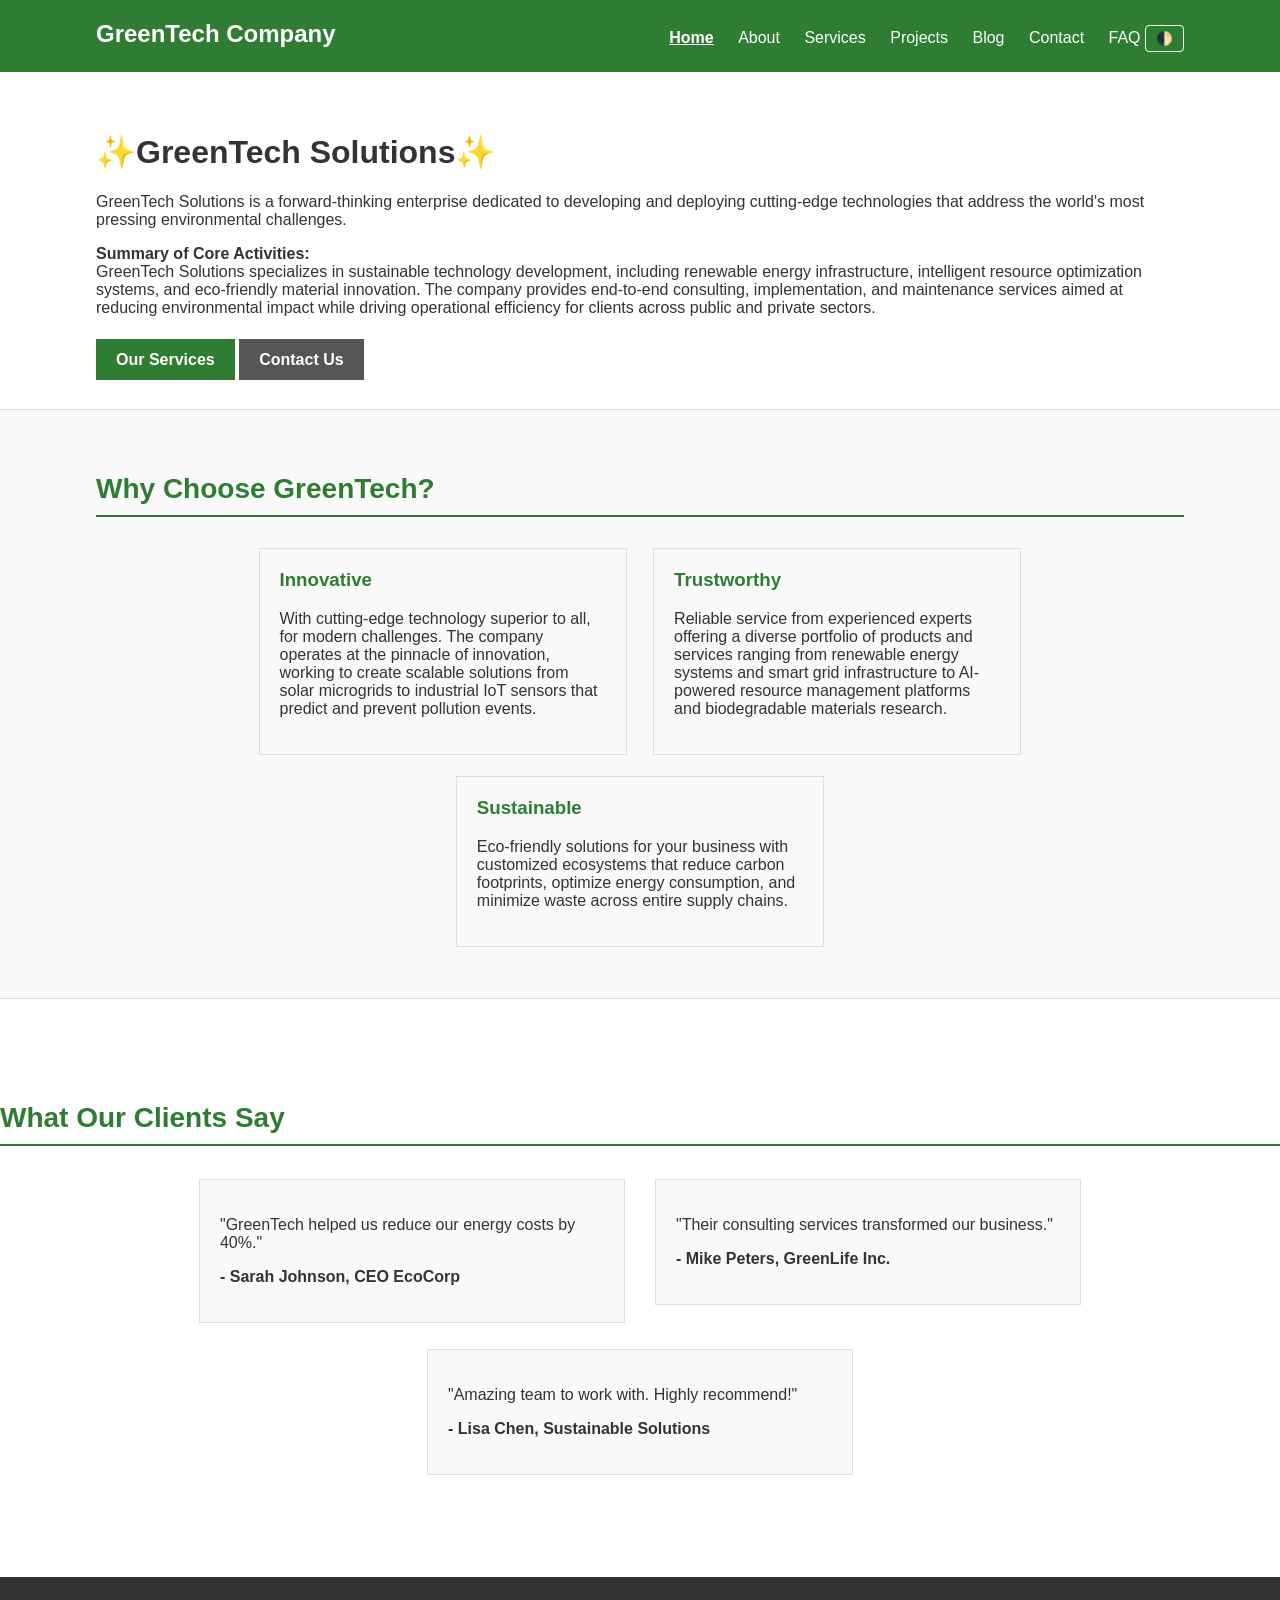
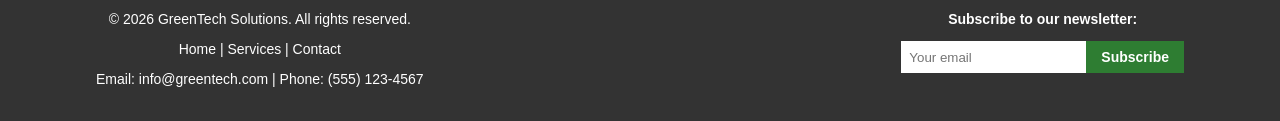
==== index.html @ ce0b0399 "Nav bar correction" ====
<!DOCTYPE html>
<html lang="en">
<head>
    <meta charset="UTF-8">
    <meta name="viewport" content="width=device-width, initial-scale=1.0">
    <title>GreenTech Solutions - Home</title>
    <link rel="stylesheet" href="style.css">
</head>
<body>
   
    <div class="header">
        <div class="container">
            <div class="logo">GreenTech Company</div>
            <div class="nav">
                <a href="index.html">Home</a>
                <a href="about.html">About</a>
                <a href="services.html">Services</a>
                <a href="projects.html">Projects</a>
                <a href="blog.html">Blog</a>
                <a href="contact.html">Contact</a>
                <a href="FAQ.html">FAQ</a>
                <button id="themeToggle" style="background: none; border: 1px solid #fff; color: #fff; padding: 5px 10px; cursor: pointer; border-radius: 4px;">🌓</button>
            </div>
             <div style="clear: both;"></div>
        </div>
    </div>

    <div class="main-section">
        <div class="container">
            <h1>✨GreenTech Solutions✨</h1>
            <p>GreenTech Solutions is a forward-thinking enterprise dedicated to developing and deploying cutting-edge technologies that address the world's most pressing environmental challenges.</p>
            
            <p><strong>Summary of Core Activities:</strong><br>
            GreenTech Solutions specializes in sustainable technology development, including renewable energy infrastructure, intelligent resource optimization systems, and eco-friendly material innovation. The company provides end-to-end consulting, implementation, and maintenance services aimed at reducing environmental impact while driving operational efficiency for clients across public and private sectors.</p>
            <br>
            <a href="services.html" class="submit-btn" style="text-decoration: none;">Our Services</a>
            <a href="contact.html" class="submit-btn" style="background-color: #555; text-decoration: none;">Contact Us</a>
        </div>
    </div>

    <div class="main-section" style="background-color: #f9f9f9; border-top: 1px solid #ddd; border-bottom: 1px solid #ddd;">
        <div class="container">
            <h2>Why Choose GreenTech?</h2>
            <div class="box-container">
                
                <div class="box">
                    <h3>Innovative</h3>
                    <p>With cutting-edge technology superior to all, for modern challenges. The company operates at the pinnacle of innovation, working to create scalable solutions from solar microgrids to industrial IoT sensors that predict and prevent pollution events.</p>
                </div>

                <div class="box">
                    <h3>Trustworthy</h3>
                    <p>Reliable service from experienced experts offering a diverse portfolio of products and services ranging from renewable energy systems and smart grid infrastructure to AI-powered resource management platforms and biodegradable materials research.</p>
                </div>
                
                <div class="box">
                    <h3>Sustainable</h3>
                    <p>Eco-friendly solutions for your business with customized ecosystems that reduce carbon footprints, optimize energy consumption, and minimize waste across entire supply chains.</p>
                </div>

            </div>
        </div>
    </div>
    <div class="main-section" style="margin-top: 40px;">
    <h2>What Our Clients Say</h2>
    <div class="box-container">
        <div class="box">
            <p>"GreenTech helped us reduce our energy costs by 40%."</p>
            <p><strong>- Sarah Johnson, CEO EcoCorp</strong></p>
        </div>
        <div class="box">
            <p>"Their consulting services transformed our business."</p>
            <p><strong>- Mike Peters, GreenLife Inc.</strong></p>
        </div>
        <div class="box">
            <p>"Amazing team to work with. Highly recommend!"</p>
            <p><strong>- Lisa Chen, Sustainable Solutions</strong></p>
        </div>
    </div>
</div>

    <div class="footer">
    <div class="container">
        <div style="display: flex; flex-wrap: wrap; justify-content: space-between;">
            <div>
                <p>© 2026 GreenTech Solutions. All rights reserved.</p>
                <p>
                    <a href="index.html" style="color: #fff; text-decoration: none;">Home</a> | 
                    <a href="services.html" style="color: #fff; text-decoration: none;">Services</a> | 
                    <a href="contact.html" style="color: #fff; text-decoration: none;">Contact</a>
                </p>
                <p>Email: info@greentech.com | Phone: (555) 123-4567</p>
            </div>
            <div>
                <form id="newsletterForm">
                    <p><strong>Subscribe to our newsletter:</strong></p>
                    <div style="display: flex;">
                        <input type="email" placeholder="Your email" style="padding: 8px; border: none;" required>
                        <button type="submit" class="submit-btn" style="padding: 8px 15px; font-size: 14px;">Subscribe</button>
                    </div>
                    <div id="newsletterMessage" style="margin-top: 10px;"></div>
                </form>
            </div>
        </div>
    </div>
</div>
    </div> <script src="script.js"></script>

</body>
</html>
---- style.css ----
body {
    font-family: Arial, sans-serif;
    background-color: #ffffff;
    color: #333333;
    margin: 0;
    padding: 0;
}

.container {
    width: 85%;
    margin: 0 auto;
}

.header {
    background-color: #2e7d32; /* Green Tech Main Color */
    color: #ffffff;
    padding: 20px 0;
}

.logo {
    font-size: 24px;
    font-weight: bold;
    display: inline-block;
}

.nav {
    float: right;
    margin-top: 5px;
}

.nav a {
    color: #ffffff;
    text-decoration: none;
    margin-left: 20px;
    font-size: 16px;
}

.hero {
    background-color: #f4f4f4;
    text-align: center;
    padding: 60px 20px;
    margin-bottom: 30px;
}

.hero h1 {
    font-size: 32px;
    color: #2e7d32;
    margin-bottom: 10px;
}

.hero p {
    font-size: 18px;
    color: #666666;
}

.main-section {
    padding: 40px 0;
}

.main-section h2 {
    color: #2e7d32;
    font-size: 28px;
    border-bottom: 2px solid #2e7d32;
    padding-bottom: 10px;
    margin-bottom: 20px;
}

.box-container {
    text-align: center;
    margin-top: 20px;
}

.box {
    display: inline-block;
    width: 30%;
    background-color: #f9f9f9;
    border: 1px solid #dddddd;
    padding: 20px;
    margin: 1%;
    vertical-align: top;
    text-align: left;
}

.box h3 {
    color: #2e7d32;
    margin-top: 0;
}

.box img {
    width: 100%;
    height: 150px;
}

.form-section {
    background-color: #f4f4f4;
    padding: 30px;
    margin-top: 40px;
}

.form-group {
    margin-bottom: 15px;
}

.form-group label {
    display: block;
    margin-bottom: 5px;
    font-weight: bold;
}

.form-input {
    width: 100%;
    padding: 10px;
    border: 1px solid #ccc;
}

.submit-btn {
    background-color: #2e7d32;
    color: white;
    padding: 12px 20px;
    border: none;
    font-size: 16px;
    font-weight: bold;
    cursor: pointer;
}

.footer {
    background-color: #333333;
    color: #ffffff;
    text-align: center;
    padding: 20px 0;
    margin-top: 50px;
    font-size: 14px;
}
.dark-mode {
    background-color: #1a1a1a;
    color: #ffffff;
}

.dark-mode .box {
    background-color: #2d2d2d;
    border-color: #444;
}

.dark-mode .hero {
    background-color: #333;
}

.dark-mode .form-section {
    background-color: #333;
}

.dark-mode .form-input {
    background-color: #444;
    color: #fff;
    border-color: #555;
}
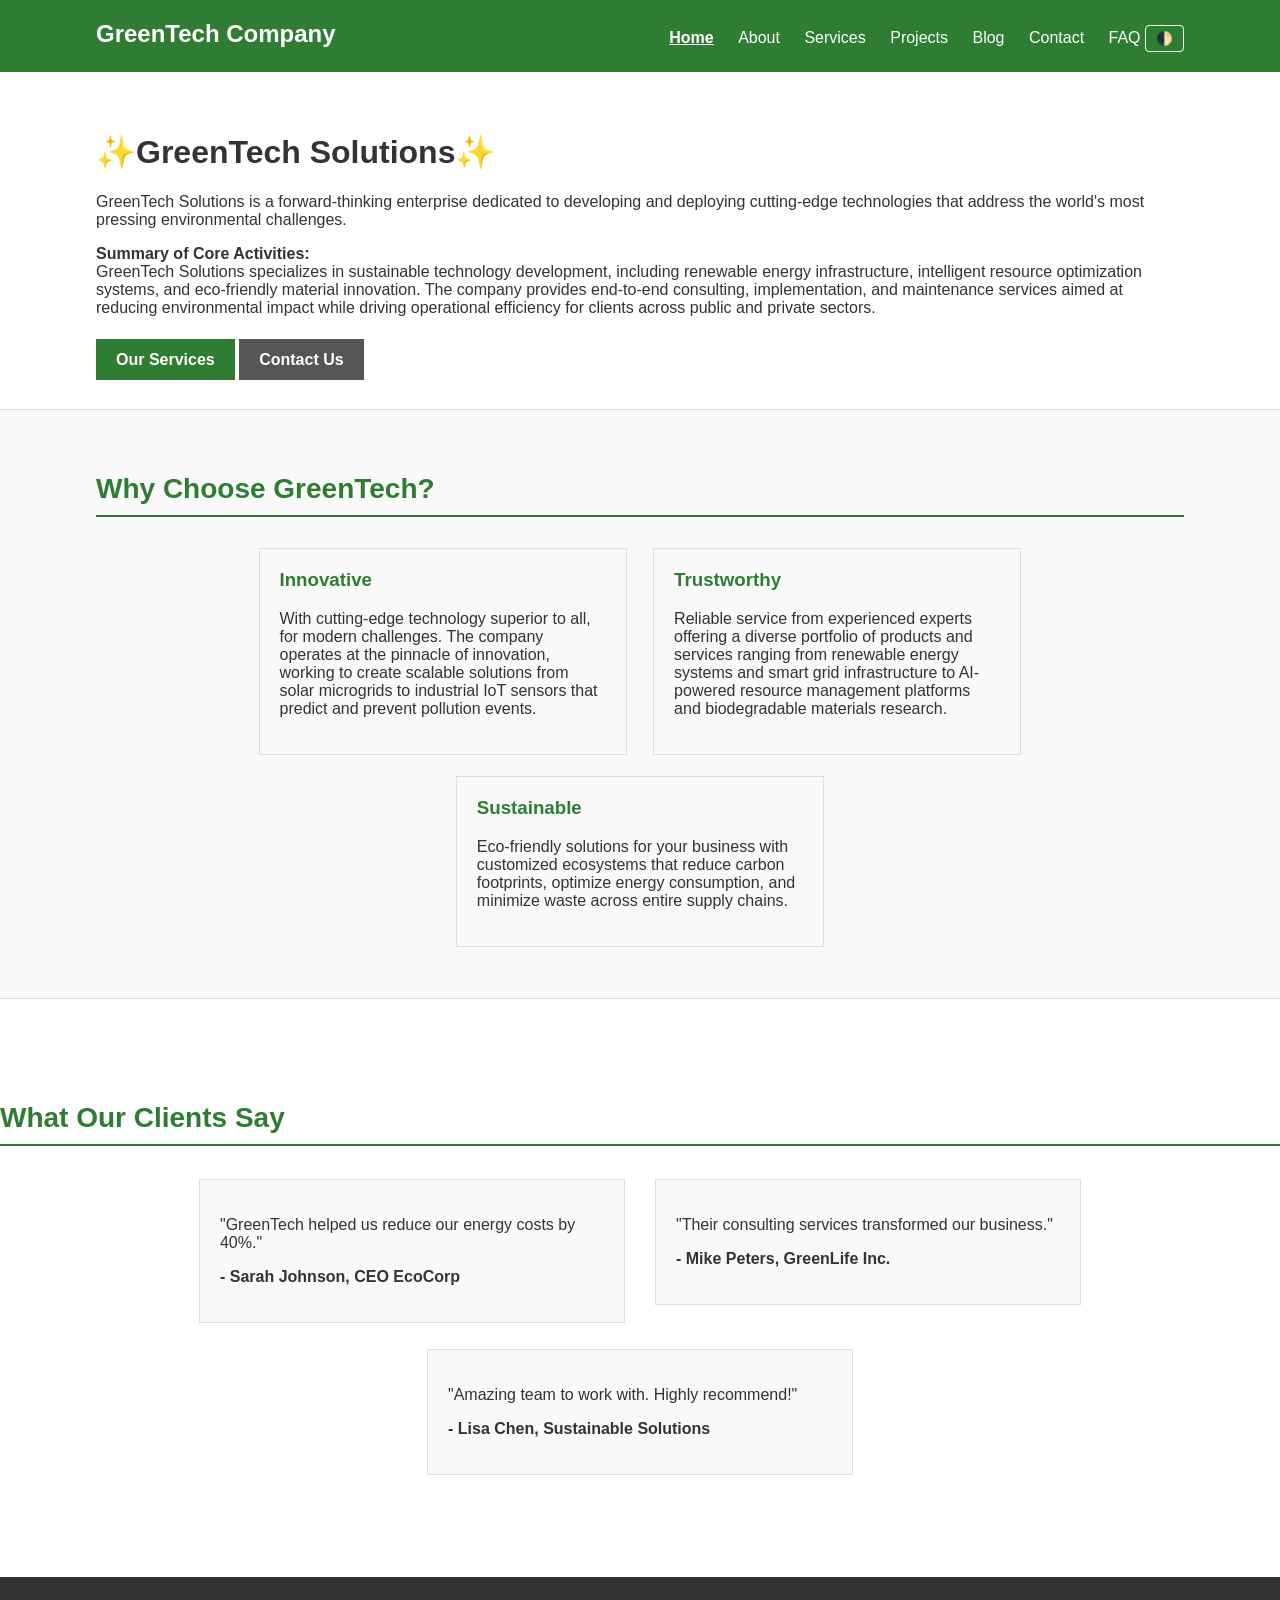
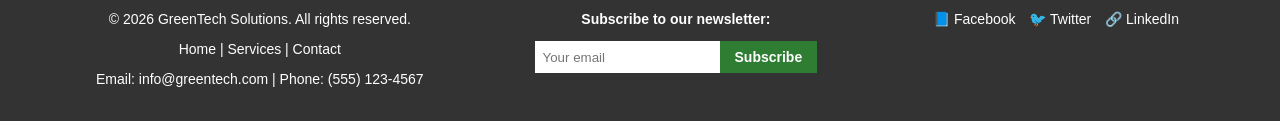
==== commit f62628df: "Socials links" ====
--- a/index.html
+++ b/index.html
@@ -101,6 +101,11 @@
                     <div id="newsletterMessage" style="margin-top: 10px;"></div>
                 </form>
             </div>
+            <p>
+    <a href="#" style="color: #fff; text-decoration: none; margin: 0 5px;">📘 Facebook</a>
+    <a href="#" style="color: #fff; text-decoration: none; margin: 0 5px;">🐦 Twitter</a>
+    <a href="#" style="color: #fff; text-decoration: none; margin: 0 5px;">🔗 LinkedIn</a>
+</p>
         </div>
     </div>
 </div>
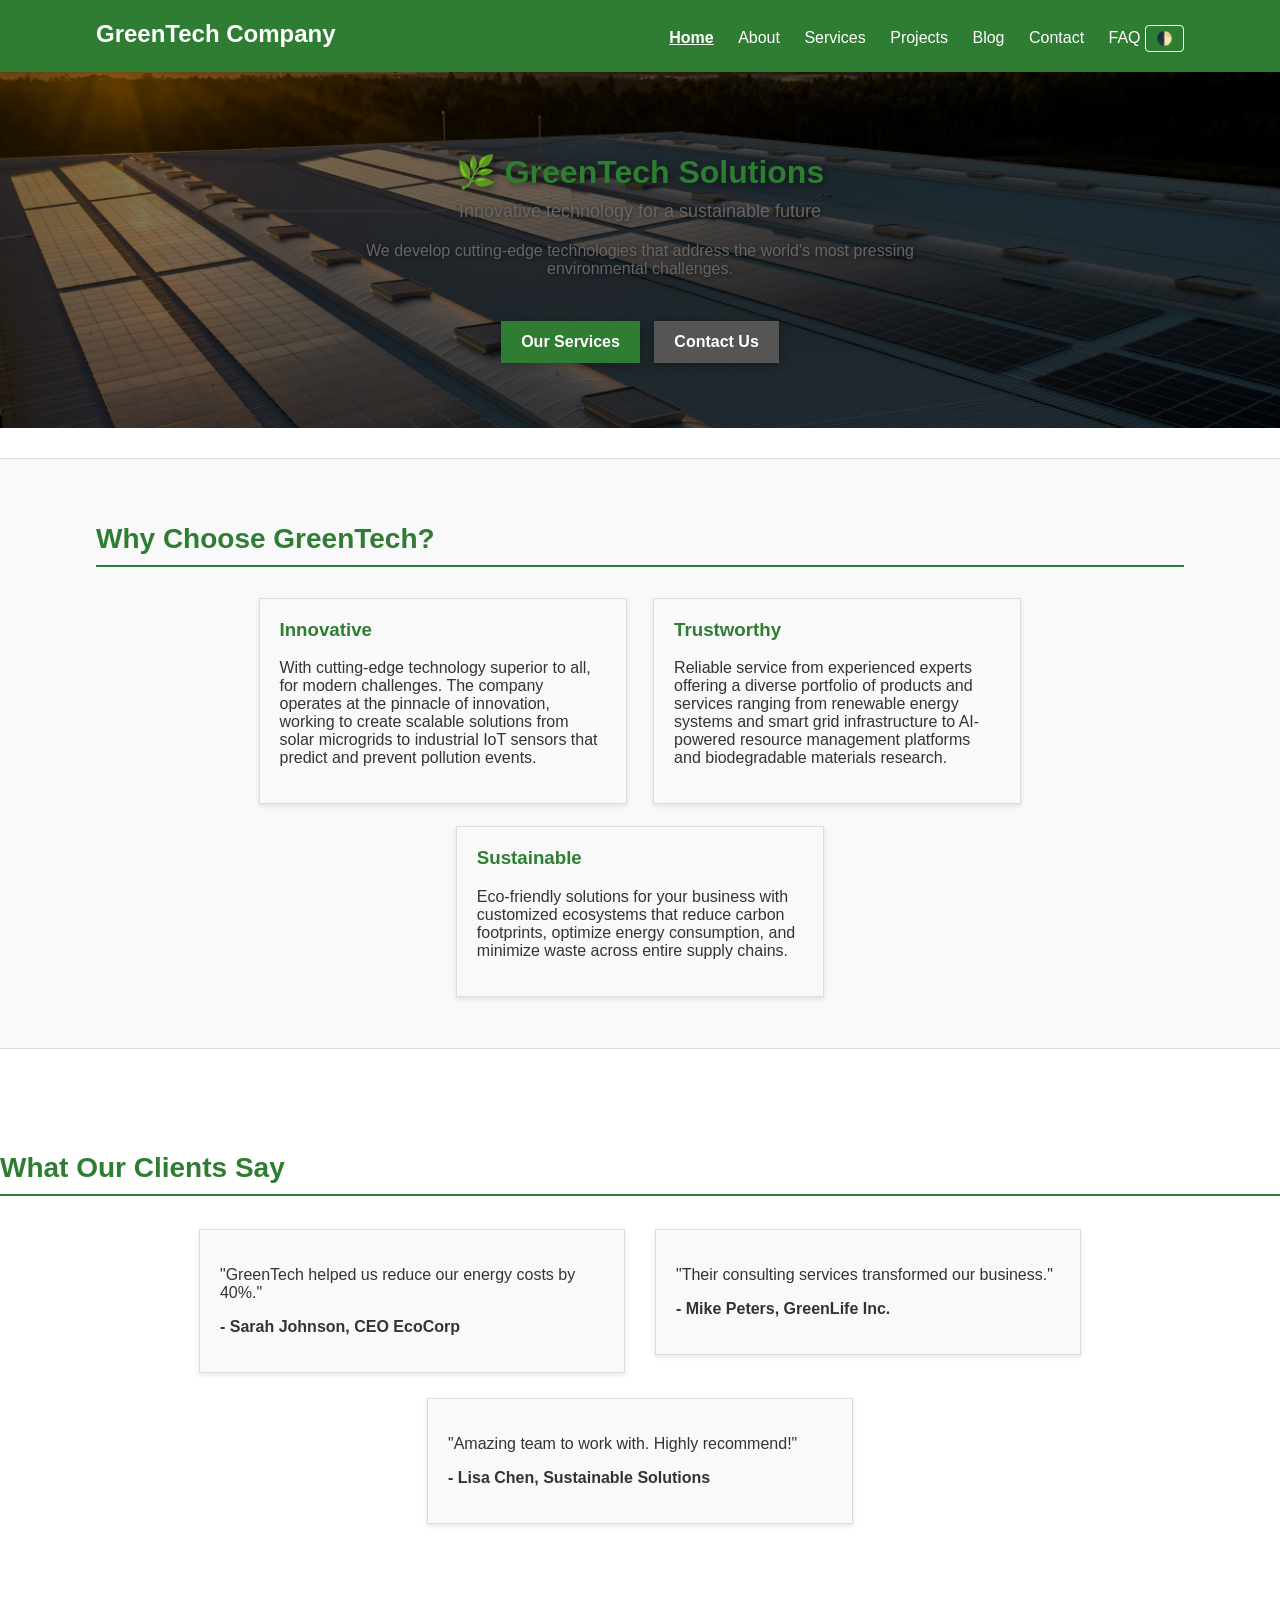
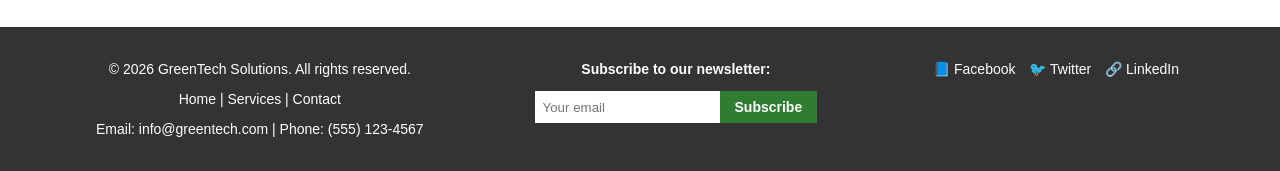
==== commit 18689151: "image creation" ====
--- a/index.html
+++ b/index.html
@@ -24,19 +24,18 @@
              <div style="clear: both;"></div>
         </div>
     </div>
-
-    <div class="main-section">
-        <div class="container">
-            <h1>✨GreenTech Solutions✨</h1>
-            <p>GreenTech Solutions is a forward-thinking enterprise dedicated to developing and deploying cutting-edge technologies that address the world's most pressing environmental challenges.</p>
-            
-            <p><strong>Summary of Core Activities:</strong><br>
-            GreenTech Solutions specializes in sustainable technology development, including renewable energy infrastructure, intelligent resource optimization systems, and eco-friendly material innovation. The company provides end-to-end consulting, implementation, and maintenance services aimed at reducing environmental impact while driving operational efficiency for clients across public and private sectors.</p>
-            <br>
-            <a href="services.html" class="submit-btn" style="text-decoration: none;">Our Services</a>
-            <a href="contact.html" class="submit-btn" style="background-color: #555; text-decoration: none;">Contact Us</a>
-        </div>
+<div class="hero">
+    <div class="container">
+        <h1>🌿 GreenTech Solutions</h1>
+        <p>Innovative technology for a sustainable future</p>
+        <p style="font-size: 16px; max-width: 600px; margin: 0 auto 20px;">
+            We develop cutting-edge technologies that address the world's most pressing environmental challenges.
+        </p>
+        <br>
+        <a href="services.html" class="submit-btn" style="text-decoration: none; display: inline-block;">Our Services</a>
+        <a href="contact.html" class="submit-btn" style="background-color: #555; text-decoration: none; display: inline-block;">Contact Us</a>
     </div>
+</div>
 
     <div class="main-section" style="background-color: #f9f9f9; border-top: 1px solid #ddd; border-bottom: 1px solid #ddd;">
         <div class="container">
--- a/style.css
+++ b/style.css
@@ -35,7 +35,91 @@
     margin-left: 20px;
     font-size: 16px;
 }
-
+/* ==========================================
+   HERO SECTION WITH BACKGROUND IMAGE
+   ========================================== */
+.hero {
+    
+    background-image: url('images/hero-bg.jpg.jpg'); /* Change to your image path */
+    background-size: cover;
+    background-position: center;
+    background-repeat: no-repeat;
+    position: realtive;
+    text-align: center;
+    padding: 120px 20px;
+    margin-bottom: 30px;
+    position: relative;
+    color: #ffffff;
+}
+
+/* Dark overlay for better text readability */
+.hero::before {
+    content: '';
+    position: absolute;
+    top: 0;
+    left: 0;
+    right: 0;
+    bottom: 0;
+    background: rgba(0, 0, 0, 0.5); /* 50% dark overlay */
+    z-index: 1;
+}
+
+/* Keep content above overlay */
+.hero .container {
+    position: relative;
+    z-index: 2;
+}
+
+.hero h1 {
+    font-size: 48px;
+    color: #ffffff;
+    margin-bottom: 20px;
+    text-shadow: 2px 2px 8px rgba(0, 0, 0, 0.5);
+    font-weight: bold;
+}
+
+.hero p {
+    font-size: 20px;
+    color: #ffffff;
+    text-shadow: 1px 1px 4px rgba(0, 0, 0, 0.5);
+    max-width: 700px;
+    margin: 0 auto 20px;
+}
+
+.hero .submit-btn {
+    margin: 5px;
+    box-shadow: 0 2px 10px rgba(0, 0, 0, 0.3);
+}
+
+/* Responsive adjustments for hero */
+@media (max-width: 768px) {
+    .hero {
+        padding: 80px 15px;
+        background-attachment: scroll; /* Disable parallax on mobile */
+    }
+    
+    .hero h1 {
+        font-size: 32px;
+    }
+    
+    .hero p {
+        font-size: 16px;
+    }
+}
+
+@media (max-width: 480px) {
+    .hero {
+        padding: 60px 10px;
+    }
+    
+    .hero h1 {
+        font-size: 24px;
+    }
+    
+    .hero p {
+        font-size: 14px;
+    }
+}
 .hero {
     background-color: #f4f4f4;
     text-align: center;
@@ -154,4 +238,60 @@
     background-color: #444;
     color: #fff;
     border-color: #555;
+}
+/* Responsive Design */
+@media (max-width: 768px) {
+    .nav {
+        float: none;
+        text-align: center;
+        margin-top: 10px;
+    }
+    
+    .nav a {
+        display: inline-block;
+        margin: 0 10px;
+        font-size: 14px;
+    }
+    
+    .box {
+        width: 90%;
+        display: block;
+        margin: 10px auto;
+    }
+    
+    .hero h1 {
+        font-size: 24px;
+    }
+    
+    .hero p {
+        font-size: 16px;
+    }
+    
+    .logo {
+        display: block;
+        text-align: center;
+    }
+}
+
+@media (max-width: 480px) {
+    .nav a {
+        display: block;
+        margin: 5px 0;
+        font-size: 16px;
+    }
+    
+    .container {
+        width: 95%;
+    }
+    
+    .submit-btn {
+        display: block;
+        width: 100%;
+        text-align: center;
+        margin: 10px 0;
+    }
+}
+.box {
+    -webkit-box-shadow: 0 2px 5px rgba(0,0,0,0.1);
+    box-shadow: 0 2px 5px rgba(0,0,0,0.1);
 }
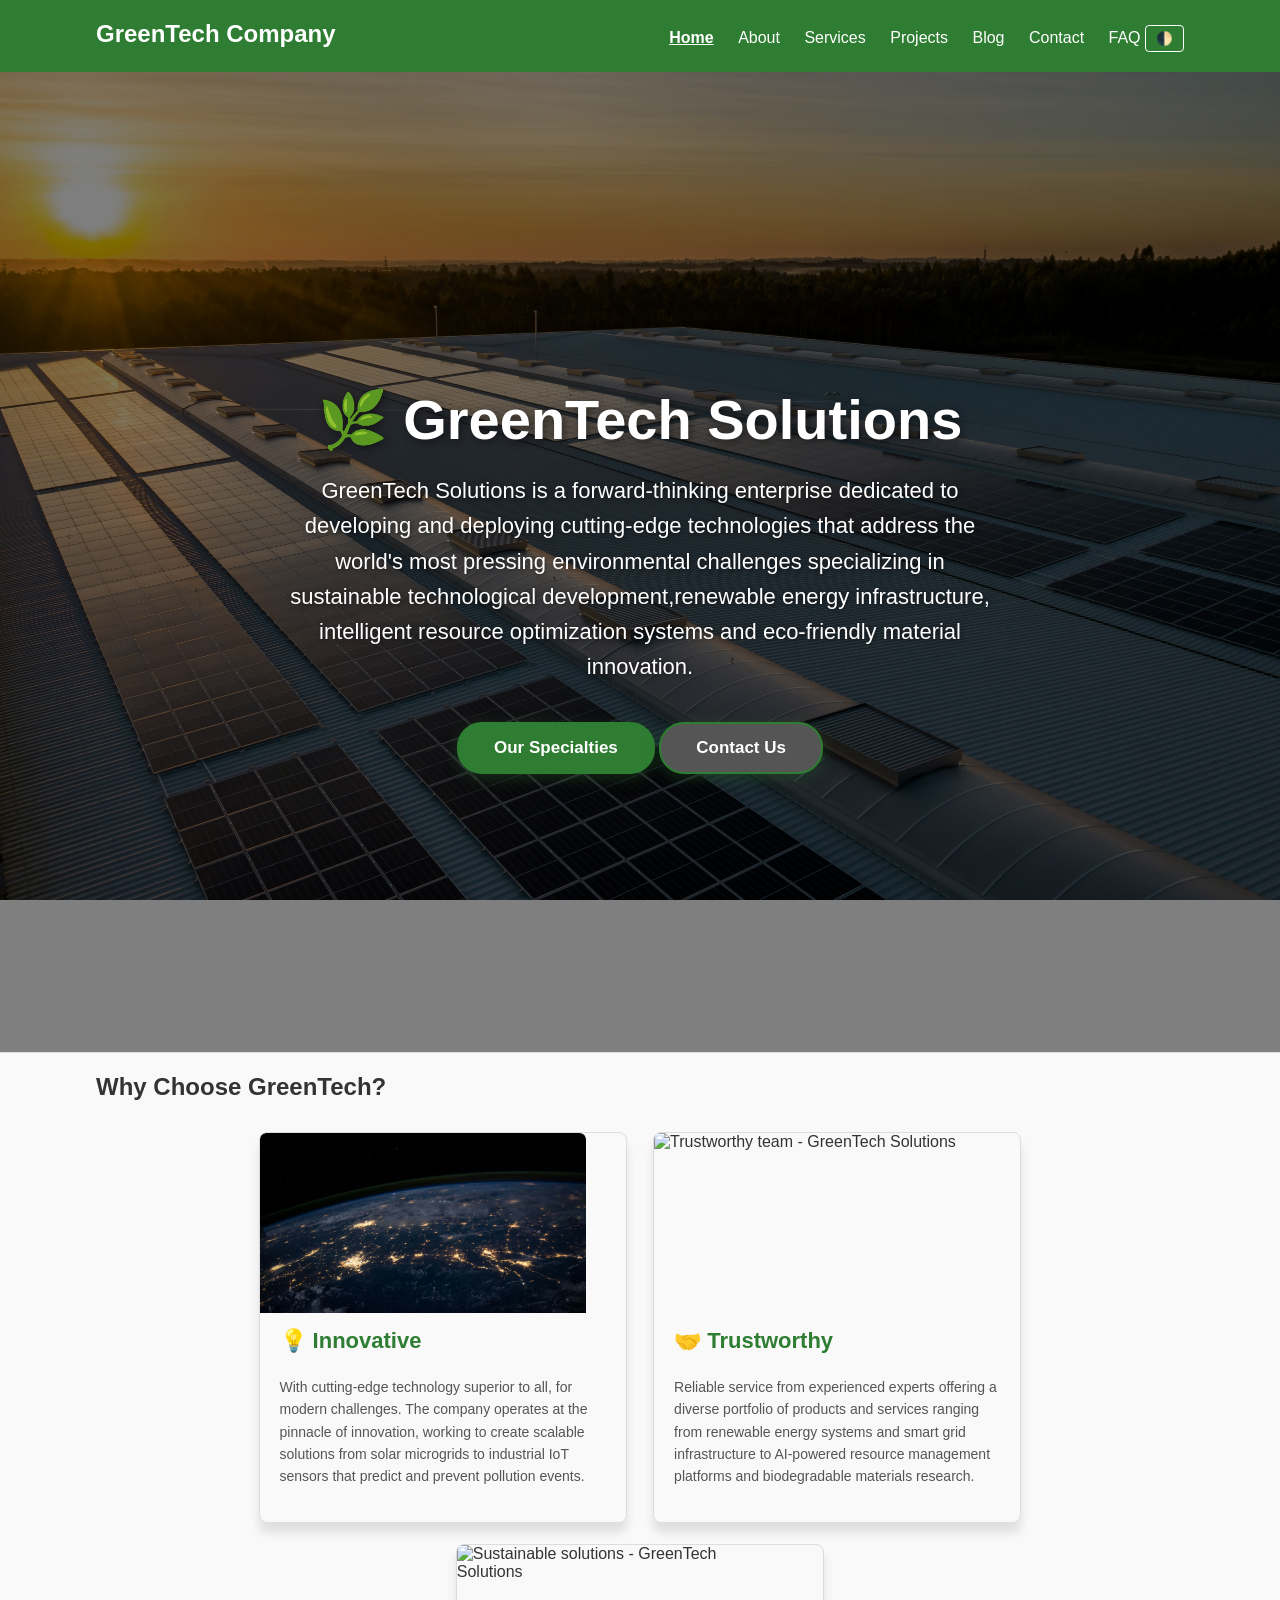
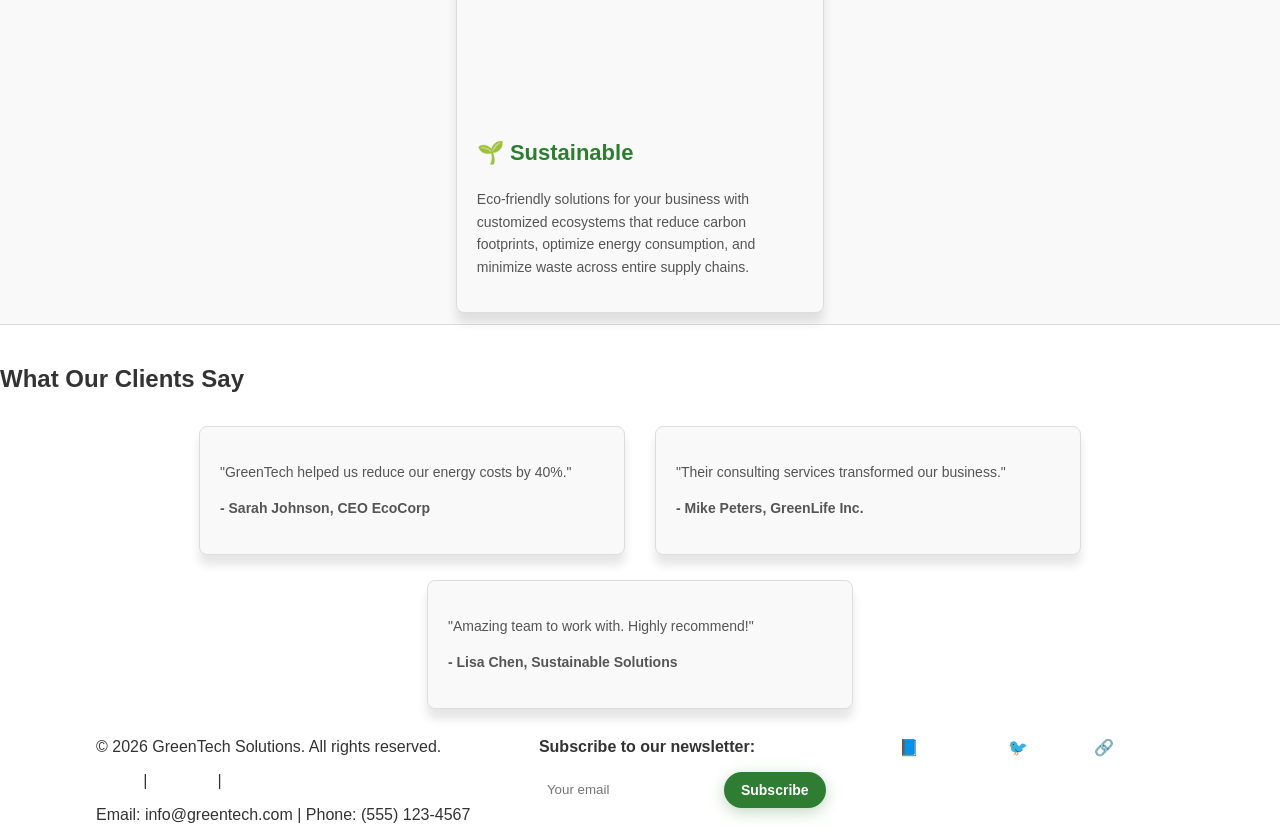
==== commit 1757d780: "home page update" ====
--- a/index.html
+++ b/index.html
@@ -27,39 +27,49 @@
 <div class="hero">
     <div class="container">
         <h1>🌿 GreenTech Solutions</h1>
-        <p>Innovative technology for a sustainable future</p>
-        <p style="font-size: 16px; max-width: 600px; margin: 0 auto 20px;">
-            We develop cutting-edge technologies that address the world's most pressing environmental challenges.
-        </p>
+        <p>GreenTech Solutions is a forward-thinking enterprise dedicated to developing and deploying cutting-edge technologies that address the world's most pressing environmental challenges specializing in sustainable technological development,renewable energy infrastructure, intelligent resource optimization systems and eco-friendly material innovation.</p>
+        
         <br>
-        <a href="services.html" class="submit-btn" style="text-decoration: none; display: inline-block;">Our Services</a>
+        <a href="services.html" class="submit-btn" style="text-decoration: none; display: inline-block;">Our Specialties</a>
         <a href="contact.html" class="submit-btn" style="background-color: #555; text-decoration: none; display: inline-block;">Contact Us</a>
     </div>
 </div>
 
-    <div class="main-section" style="background-color: #f9f9f9; border-top: 1px solid #ddd; border-bottom: 1px solid #ddd;">
-        <div class="container">
-            <h2>Why Choose GreenTech?</h2>
-            <div class="box-container">
-                
-                <div class="box">
-                    <h3>Innovative</h3>
-                    <p>With cutting-edge technology superior to all, for modern challenges. The company operates at the pinnacle of innovation, working to create scalable solutions from solar microgrids to industrial IoT sensors that predict and prevent pollution events.</p>
+   <div class="main-section" style="background-color: #f9f9f9; border-top: 1px solid #ddd; border-bottom: 1px solid #ddd;">
+    <div class="container">
+        <h2>Why Choose GreenTech?</h2>
+        <div class="box-container">
+            
+            <!-- ===== BOX 1: INNOVATIVE ===== -->
+            <div class="box">
+                <div class="box-image">
+                    <img src="images/innovative.jpg" alt="Innovative technology - GreenTech Solutions">
                 </div>
+                <h3>💡 Innovative</h3>
+                <p>With cutting-edge technology superior to all, for modern challenges. The company operates at the pinnacle of innovation, working to create scalable solutions from solar microgrids to industrial IoT sensors that predict and prevent pollution events.</p>
+            </div>
 
-                <div class="box">
-                    <h3>Trustworthy</h3>
-                    <p>Reliable service from experienced experts offering a diverse portfolio of products and services ranging from renewable energy systems and smart grid infrastructure to AI-powered resource management platforms and biodegradable materials research.</p>
+            <!-- ===== BOX 2: TRUSTWORTHY ===== -->
+            <div class="box">
+                <div class="box-image">
+                    <img src="images/trustworthy.jpg" alt="Trustworthy team - GreenTech Solutions">
                 </div>
-                
-                <div class="box">
-                    <h3>Sustainable</h3>
-                    <p>Eco-friendly solutions for your business with customized ecosystems that reduce carbon footprints, optimize energy consumption, and minimize waste across entire supply chains.</p>
+                <h3>🤝 Trustworthy</h3>
+                <p>Reliable service from experienced experts offering a diverse portfolio of products and services ranging from renewable energy systems and smart grid infrastructure to AI-powered resource management platforms and biodegradable materials research.</p>
+            </div>
+            
+            <!-- ===== BOX 3: SUSTAINABLE ===== -->
+            <div class="box">
+                <div class="box-image">
+                    <img src="images/sustainability.jpg" alt="Sustainable solutions - GreenTech Solutions">
                 </div>
+                <h3>🌱 Sustainable</h3>
+                <p>Eco-friendly solutions for your business with customized ecosystems that reduce carbon footprints, optimize energy consumption, and minimize waste across entire supply chains.</p>
+            </div>
 
-            </div>
         </div>
     </div>
+</div>
     <div class="main-section" style="margin-top: 40px;">
     <h2>What Our Clients Say</h2>
     <div class="box-container">
--- a/style.css
+++ b/style.css
@@ -34,25 +34,35 @@
     text-decoration: none;
     margin-left: 20px;
     font-size: 16px;
-}
-/* ==========================================
-   HERO SECTION WITH BACKGROUND IMAGE
+}/* ==========================================
+   FULL PAGE HERO SECTION
    ========================================== */
 .hero {
-    
-    background-image: url('images/hero-bg.jpg.jpg'); /* Change to your image path */
+    /* Image */
+    background-image: url('images/hero-bg.jpg.jpg');
     background-size: cover;
-    background-position: center;
+    background-position: center center;
     background-repeat: no-repeat;
-    position: realtive;
+    background-attachment: fixed; /* Parallax effect */
+    
+    /* Full viewport height */
+    min-height: 100vh;
+    
+    /* Position for overlay */
+    position: relative;
+    
+    /* Center content */
+    display: flex;
+    align-items: center;
+    justify-content: center;
+    
+    /* Text styling */
     text-align: center;
-    padding: 120px 20px;
-    margin-bottom: 30px;
-    position: relative;
-    color: #ffffff;
-}
-
-/* Dark overlay for better text readability */
+    color: #ffffff;
+    padding: 40px 20px;
+}
+
+/* Dark overlay */
 .hero::before {
     content: '';
     position: absolute;
@@ -60,101 +70,108 @@
     left: 0;
     right: 0;
     bottom: 0;
-    background: rgba(0, 0, 0, 0.5); /* 50% dark overlay */
+    background: rgba(0, 0, 0, 0.5); /* Adjust darkness here */
     z-index: 1;
 }
 
-/* Keep content above overlay */
+/* Content above overlay */
 .hero .container {
     position: relative;
     z-index: 2;
-}
-
+    max-width: 800px;
+    margin: 0 auto;
+}
+
+/* Heading styles */
 .hero h1 {
-    font-size: 48px;
+    font-size: 56px;
     color: #ffffff;
     margin-bottom: 20px;
     text-shadow: 2px 2px 8px rgba(0, 0, 0, 0.5);
-    font-weight: bold;
-}
-
+}
+
+/* Paragraph styles */
 .hero p {
-    font-size: 20px;
+    font-size: 22px;
     color: #ffffff;
     text-shadow: 1px 1px 4px rgba(0, 0, 0, 0.5);
+    line-height: 1.6;
     max-width: 700px;
     margin: 0 auto 20px;
 }
 
-.hero .submit-btn {
-    margin: 5px;
-    box-shadow: 0 2px 10px rgba(0, 0, 0, 0.3);
-}
-
-/* Responsive adjustments for hero */
-@media (max-width: 768px) {
-    .hero {
-        padding: 80px 15px;
-        background-attachment: scroll; /* Disable parallax on mobile */
-    }
-    
-    .hero h1 {
-        font-size: 32px;
-    }
-    
-    .hero p {
-        font-size: 16px;
-    }
-}
-
-@media (max-width: 480px) {
-    .hero {
-        padding: 60px 10px;
-    }
-    
-    .hero h1 {
-        font-size: 24px;
-    }
-    
-    .hero p {
-        font-size: 14px;
-    }
-}
-.hero {
-    background-color: #f4f4f4;
-    text-align: center;
-    padding: 60px 20px;
-    margin-bottom: 30px;
-}
-
-.hero h1 {
-    font-size: 32px;
+/* ==========================================
+   BUTTON STYLES - VISIBLE & ROUNDED
+   ========================================== */
+
+/* Main button style */
+.submit-btn {
+    /* Make it visible */
+    background-color: #2e7d32;
+    color: #ffffff;
+    padding: 14px 35px;
+    border: 2px solid #2e7d32;
+    border-radius: 25px; /* Rounded edges (not too much) */
+    font-size: 17px;
+    font-weight: bold;
+    cursor: pointer;
+    text-decoration: none;
+    display: inline-block;
+    transition: all 0.3s ease;
+    
+    /* Button shadow for visibility */
+    box-shadow: 0 4px 15px rgba(46, 125, 50, 0.3);
+}
+
+/* White/outline button (for Contact Us) */
+.submit-btn-outline {
+    background-color: transparent;
+    color: #ffffff;
+    padding: 14px 35px;
+    border: 2px solid #ffffff;
+    border-radius: 25px;
+    font-size: 17px;
+    font-weight: bold;
+    cursor: pointer;
+    text-decoration: none;
+    display: inline-block;
+    transition: all 0.3s ease;
+    box-shadow: 0 4px 15px rgba(0, 0, 0, 0.2);
+}
+
+/* ===== HOVER EFFECTS ===== */
+
+/* Green button hover */
+.submit-btn:hover {
+    background-color: #1b5e20; /* Darker green */
+    border-color: #1b5e20;
+    transform: translateY(-3px);
+    box-shadow: 0 6px 20px rgba(46, 125, 50, 0.4);
+}
+
+/* White button hover */
+.submit-btn-outline:hover {
+    background-color: #ffffff;
     color: #2e7d32;
-    margin-bottom: 10px;
-}
-
-.hero p {
-    font-size: 18px;
-    color: #666666;
-}
-
-.main-section {
-    padding: 40px 0;
-}
-
-.main-section h2 {
-    color: #2e7d32;
-    font-size: 28px;
-    border-bottom: 2px solid #2e7d32;
-    padding-bottom: 10px;
-    margin-bottom: 20px;
-}
-
+    transform: translateY(-3px);
+    box-shadow: 0 6px 20px rgba(255, 255, 255, 0.3);
+}
+
+.box {
+    -webkit-box-shadow: 0 10px 5px rgba(0,0,0,0.1);
+    box-shadow: 0 10px 10px rgba(0,0,0,0.1);
+}
+/* ==========================================
+   BOXES WITH IMAGES
+   ========================================== */
+
+/* Box container */
 .box-container {
     text-align: center;
     margin-top: 20px;
 }
 
+/* Individual box */
 .box {
     display: inline-block;
     width: 30%;
@@ -164,134 +181,76 @@
     margin: 1%;
     vertical-align: top;
     text-align: left;
-}
-
+    border-radius: 8px; /* Rounded corners */
+    transition: transform 0.3s ease; /* Smooth hover effect */
+}
+
+/* Box hover effect (optional) */
+.box:hover {
+    transform: translateY(-5px);
+    box-shadow: 0 8px 16px rgba(0,0,0,0.1);
+}
+
+/* Box image styling */
+.box img {
+    width: 100%;
+    height: 180px; /* Fixed height for consistency */
+    object-fit: cover; /* Crop image to fit perfectly */
+    border-radius: 6px 6px 0 0; /* Rounded top corners */
+    margin-bottom: 15px;
+}
+
+/* Box image wrapper for better control */
+.box-image {
+    width: 100%;
+    height: 180px;
+    overflow: hidden;
+    border-radius: 6px 6px 0 0;
+    margin: -20px -20px 15px -20px; /* Extend image to box edges */
+}
+
+.box-image img {
+    width: 100%;
+    height: 100%;
+    object-fit: cover;
+}
+
+/* Box heading */
 .box h3 {
     color: #2e7d32;
     margin-top: 0;
-}
-
-.box img {
-    width: 100%;
-    height: 150px;
-}
-
-.form-section {
-    background-color: #f4f4f4;
-    padding: 30px;
-    margin-top: 40px;
-}
-
-.form-group {
-    margin-bottom: 15px;
-}
-
-.form-group label {
-    display: block;
-    margin-bottom: 5px;
-    font-weight: bold;
-}
-
-.form-input {
-    width: 100%;
-    padding: 10px;
-    border: 1px solid #ccc;
-}
-
-.submit-btn {
-    background-color: #2e7d32;
-    color: white;
-    padding: 12px 20px;
-    border: none;
-    font-size: 16px;
-    font-weight: bold;
-    cursor: pointer;
-}
-
-.footer {
-    background-color: #333333;
-    color: #ffffff;
-    text-align: center;
-    padding: 20px 0;
-    margin-top: 50px;
+    font-size: 22px;
+}
+
+/* Box paragraph */
+.box p {
     font-size: 14px;
-}
-.dark-mode {
-    background-color: #1a1a1a;
-    color: #ffffff;
-}
-
-.dark-mode .box {
-    background-color: #2d2d2d;
-    border-color: #444;
-}
-
-.dark-mode .hero {
-    background-color: #333;
-}
-
-.dark-mode .form-section {
-    background-color: #333;
-}
-
-.dark-mode .form-input {
-    background-color: #444;
-    color: #fff;
-    border-color: #555;
-}
-/* Responsive Design */
+    line-height: 1.6;
+    color: #555;
+}
+
+/* ==========================================
+   RESPONSIVE BOXES
+   ========================================== */
 @media (max-width: 768px) {
-    .nav {
-        float: none;
-        text-align: center;
-        margin-top: 10px;
-    }
-    
-    .nav a {
-        display: inline-block;
-        margin: 0 10px;
-        font-size: 14px;
-    }
-    
     .box {
         width: 90%;
         display: block;
-        margin: 10px auto;
-    }
-    
-    .hero h1 {
-        font-size: 24px;
-    }
-    
-    .hero p {
-        font-size: 16px;
-    }
-    
-    .logo {
-        display: block;
-        text-align: center;
+        margin: 15px auto;
+    }
+    
+    .box img {
+        height: 150px;
     }
 }
 
 @media (max-width: 480px) {
-    .nav a {
-        display: block;
-        margin: 5px 0;
-        font-size: 16px;
-    }
-    
-    .container {
+    .box {
         width: 95%;
-    }
-    
-    .submit-btn {
-        display: block;
-        width: 100%;
-        text-align: center;
-        margin: 10px 0;
-    }
-}
-.box {
-    -webkit-box-shadow: 0 2px 5px rgba(0,0,0,0.1);
-    box-shadow: 0 2px 5px rgba(0,0,0,0.1);
+        padding: 15px;
+    }
+    
+    .box img {
+        height: 120px;
+    }
 }
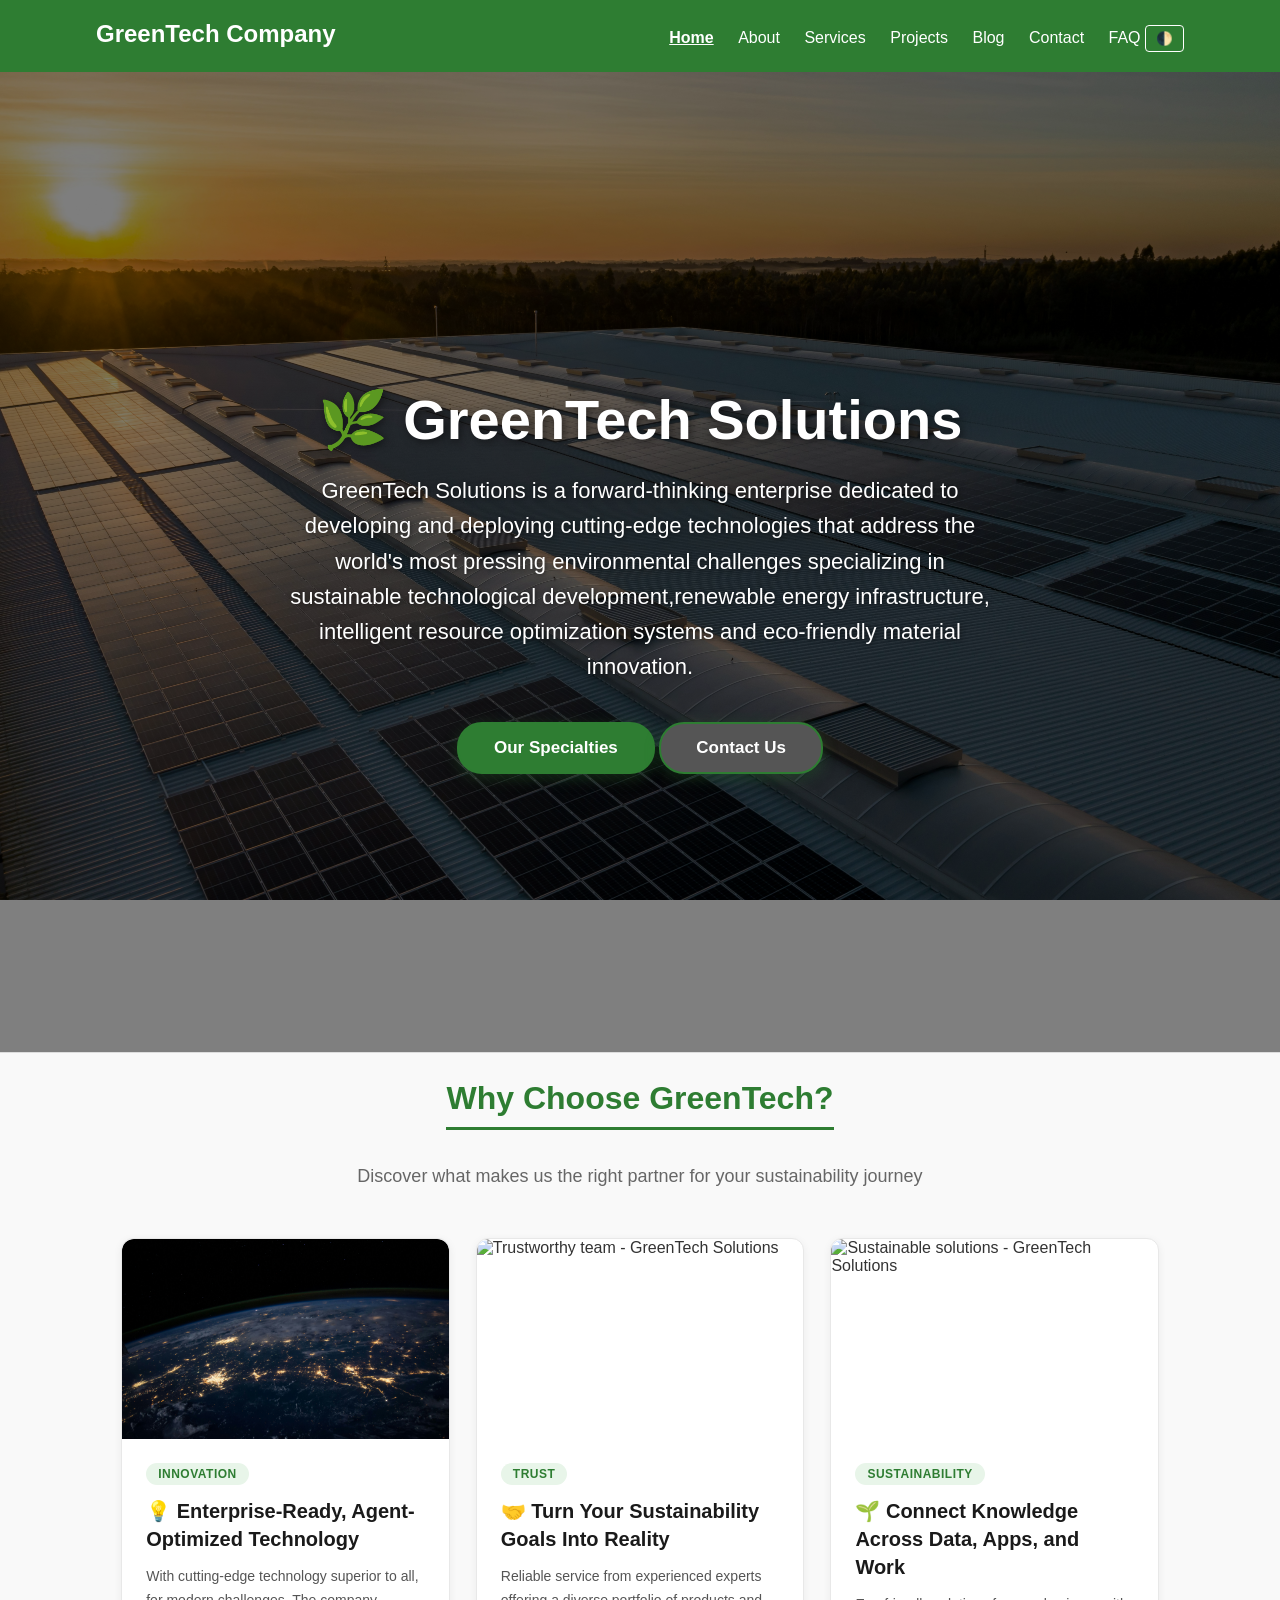
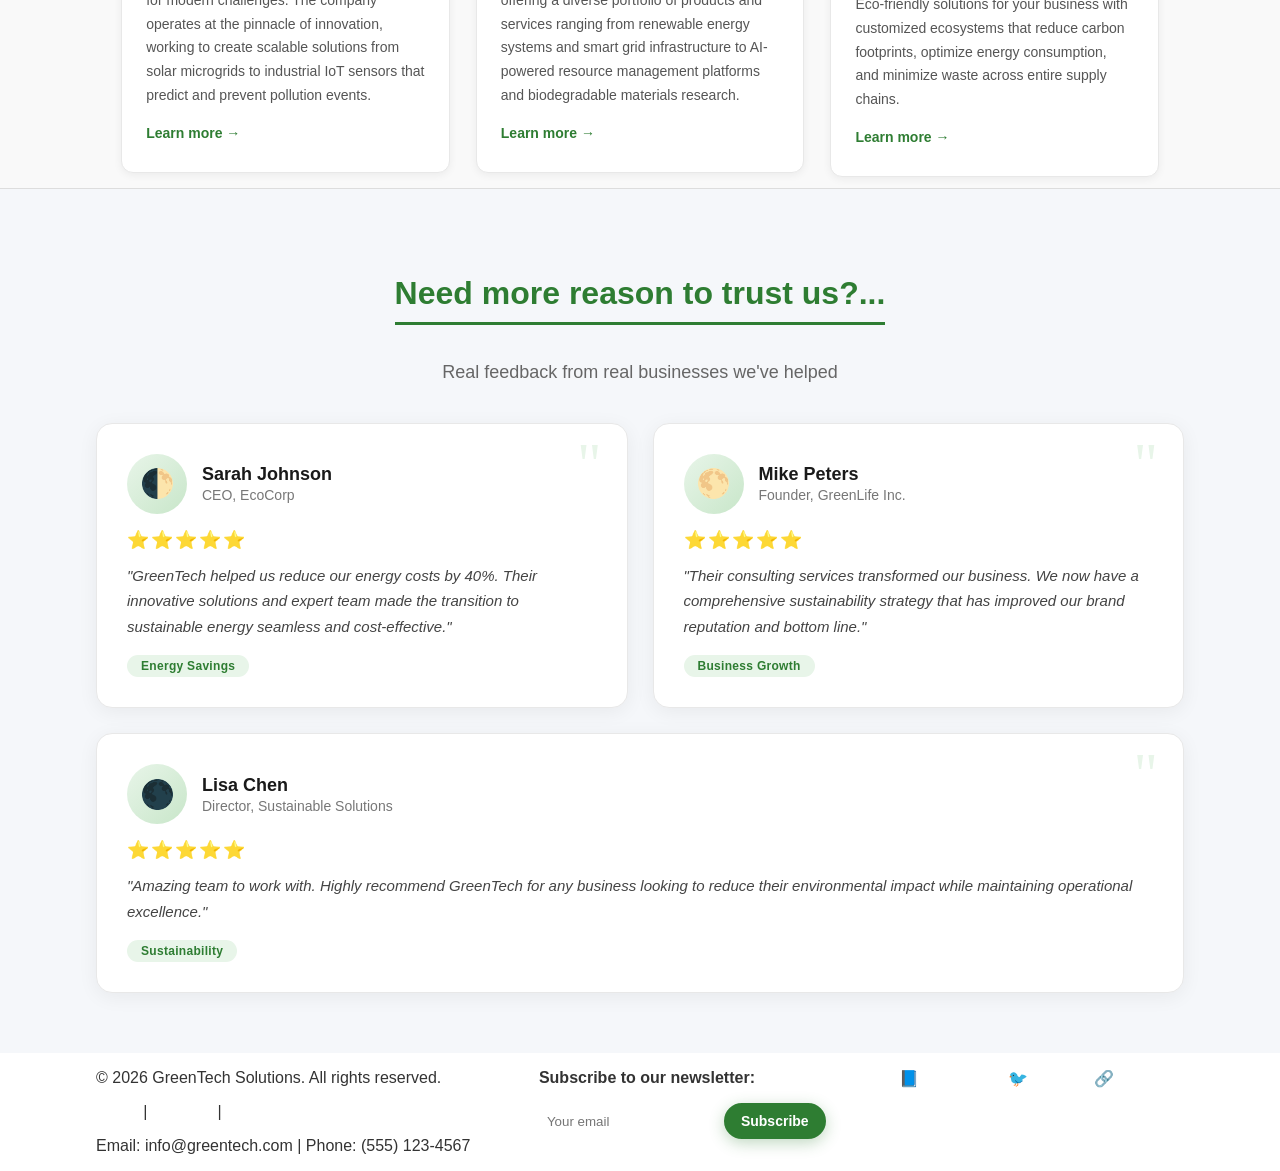
==== commit 43868a38: "page editing" ====
--- a/index.html
+++ b/index.html
@@ -37,7 +37,11 @@
 
    <div class="main-section" style="background-color: #f9f9f9; border-top: 1px solid #ddd; border-bottom: 1px solid #ddd;">
     <div class="container">
-        <h2>Why Choose GreenTech?</h2>
+        <div class="section-header">
+            <h2>Why Choose GreenTech?</h2>
+            <p>Discover what makes us the right partner for your sustainability journey</p>
+        </div>
+        
         <div class="box-container">
             
             <!-- ===== BOX 1: INNOVATIVE ===== -->
@@ -45,8 +49,12 @@
                 <div class="box-image">
                     <img src="images/innovative.jpg" alt="Innovative technology - GreenTech Solutions">
                 </div>
-                <h3>💡 Innovative</h3>
-                <p>With cutting-edge technology superior to all, for modern challenges. The company operates at the pinnacle of innovation, working to create scalable solutions from solar microgrids to industrial IoT sensors that predict and prevent pollution events.</p>
+                <div class="box-content">
+                    <div class="box-tag">Innovation</div>
+                    <h3>💡 Enterprise-Ready, Agent-Optimized Technology</h3>
+                    <p>With cutting-edge technology superior to all, for modern challenges. The company operates at the pinnacle of innovation, working to create scalable solutions from solar microgrids to industrial IoT sensors that predict and prevent pollution events.</p>
+                    <a href="services.html" class="box-link">Learn more →</a>
+                </div>
             </div>
 
             <!-- ===== BOX 2: TRUSTWORTHY ===== -->
@@ -54,8 +62,12 @@
                 <div class="box-image">
                     <img src="images/trustworthy.jpg" alt="Trustworthy team - GreenTech Solutions">
                 </div>
-                <h3>🤝 Trustworthy</h3>
-                <p>Reliable service from experienced experts offering a diverse portfolio of products and services ranging from renewable energy systems and smart grid infrastructure to AI-powered resource management platforms and biodegradable materials research.</p>
+                <div class="box-content">
+                    <div class="box-tag">Trust</div>
+                    <h3>🤝 Turn Your Sustainability Goals Into Reality</h3>
+                    <p>Reliable service from experienced experts offering a diverse portfolio of products and services ranging from renewable energy systems and smart grid infrastructure to AI-powered resource management platforms and biodegradable materials research.</p>
+                    <a href="services.html" class="box-link">Learn more →</a>
+                </div>
             </div>
             
             <!-- ===== BOX 3: SUSTAINABLE ===== -->
@@ -63,27 +75,88 @@
                 <div class="box-image">
                     <img src="images/sustainability.jpg" alt="Sustainable solutions - GreenTech Solutions">
                 </div>
-                <h3>🌱 Sustainable</h3>
-                <p>Eco-friendly solutions for your business with customized ecosystems that reduce carbon footprints, optimize energy consumption, and minimize waste across entire supply chains.</p>
+                <div class="box-content">
+                    <div class="box-tag">Sustainability</div>
+                    <h3>🌱 Connect Knowledge Across Data, Apps, and Work</h3>
+                    <p>Eco-friendly solutions for your business with customized ecosystems that reduce carbon footprints, optimize energy consumption, and minimize waste across entire supply chains.</p>
+                    <a href="services.html" class="box-link">Learn more →</a>
+                </div>
             </div>
 
         </div>
     </div>
 </div>
-    <div class="main-section" style="margin-top: 40px;">
-    <h2>What Our Clients Say</h2>
-    <div class="box-container">
-        <div class="box">
-            <p>"GreenTech helped us reduce our energy costs by 40%."</p>
-            <p><strong>- Sarah Johnson, CEO EcoCorp</strong></p>
+</div>
+   <!-- ===== TESTIMONIALS SECTION ===== -->
+<div class="testimonials-section">
+    <div class="container">
+        <div class="section-header">
+            <h2>Need more reason to trust us?...</h2>
+            <p>Real feedback from real businesses we've helped</p>
         </div>
-        <div class="box">
-            <p>"Their consulting services transformed our business."</p>
-            <p><strong>- Mike Peters, GreenLife Inc.</strong></p>
-        </div>
-        <div class="box">
-            <p>"Amazing team to work with. Highly recommend!"</p>
-            <p><strong>- Lisa Chen, Sustainable Solutions</strong></p>
+        
+        <div class="testimonials-container">
+            
+            <!-- Testimonial 1 -->
+            <div class="testimonial-card">
+                <div class="testimonial-header">
+                    <div class="testimonial-avatar">
+                        <span>🌓</span>
+                    </div>
+                    <div class="testimonial-info">
+                        <h4>Sarah Johnson</h4>
+                        <p class="testimonial-title">CEO, EcoCorp</p>
+                    </div>
+                </div>
+                <div class="testimonial-content">
+                    <div class="testimonial-stars">⭐⭐⭐⭐⭐</div>
+                    <p class="testimonial-text">"GreenTech helped us reduce our energy costs by 40%. Their innovative solutions and expert team made the transition to sustainable energy seamless and cost-effective."</p>
+                </div>
+                <div class="testimonial-footer">
+                    <span class="testimonial-tag">Energy Savings</span>
+                </div>
+            </div>
+            
+            <!-- Testimonial 2 -->
+            <div class="testimonial-card">
+                <div class="testimonial-header">
+                    <div class="testimonial-avatar">
+                        <span>🌕</span>
+                    </div>
+                    <div class="testimonial-info">
+                        <h4>Mike Peters</h4>
+                        <p class="testimonial-title">Founder, GreenLife Inc.</p>
+                    </div>
+                </div>
+                <div class="testimonial-content">
+                    <div class="testimonial-stars">⭐⭐⭐⭐⭐</div>
+                    <p class="testimonial-text">"Their consulting services transformed our business. We now have a comprehensive sustainability strategy that has improved our brand reputation and bottom line."</p>
+                </div>
+                <div class="testimonial-footer">
+                    <span class="testimonial-tag">Business Growth</span>
+                </div>
+            </div>
+            
+            <!-- Testimonial 3 -->
+            <div class="testimonial-card">
+                <div class="testimonial-header">
+                    <div class="testimonial-avatar">
+                        <span>🌑</span>
+                    </div>
+                    <div class="testimonial-info">
+                        <h4>Lisa Chen</h4>
+                        <p class="testimonial-title">Director, Sustainable Solutions</p>
+                    </div>
+                </div>
+                <div class="testimonial-content">
+                    <div class="testimonial-stars">⭐⭐⭐⭐⭐</div>
+                    <p class="testimonial-text">"Amazing team to work with. Highly recommend GreenTech for any business looking to reduce their environmental impact while maintaining operational excellence."</p>
+                </div>
+                <div class="testimonial-footer">
+                    <span class="testimonial-tag">Sustainability</span>
+                </div>
+            </div>
+
         </div>
     </div>
 </div>
--- a/style.css
+++ b/style.css
@@ -253,4 +253,1637 @@
     .box img {
         height: 120px;
     }
+}
+/* ==========================================
+   MODERN BOX STYLES (MICROSOFT INSPIRED)
+   ========================================== */
+
+/* Section header */
+.section-header {
+    text-align: center;
+    margin-bottom: 40px;
+}
+
+.section-header h2 {
+    color: #2e7d32;
+    font-size: 32px;
+    border-bottom: 3px solid #2e7d32;
+    display: inline-block;
+    padding-bottom: 10px;
+}
+
+.section-header p {
+    color: #666;
+    font-size: 18px;
+    margin-top: 10px;
+}
+
+/* Individual box */
+.box {
+    display: inline-block;
+    width: 30%;
+    background-color: #ffffff;
+    border: 1px solid #e8e8e8;
+    border-radius: 12px;
+    padding: 0;
+    margin: 1%;
+    vertical-align: top;
+    text-align: left;
+    overflow: hidden;
+    transition: all 0.3s ease;
+    box-shadow: 0 2px 8px rgba(0, 0, 0, 0.06);
+}
+
+/* Box hover effect */
+.box:hover {
+    transform: translateY(-8px);
+    box-shadow: 0 12px 30px rgba(0, 0, 0, 0.12);
+    border-color: #2e7d32;
+}
+
+/* Box image */
+.box-image {
+    width: 100%;
+    height: 200px;
+    overflow: hidden;
+    margin: 0;
+    border-radius: 12px 12px 0 0;
+}
+
+.box-image img {
+    width: 100%;
+    height: 100%;
+    object-fit: cover;
+    transition: transform 0.5s ease;
+}
+
+.box:hover .box-image img {
+    transform: scale(1.05);
+}
+
+/* Box content */
+.box-content {
+    padding: 24px 24px 30px 24px;
+}
+
+/* Tag/badge */
+.box-tag {
+    display: inline-block;
+    background-color: #e8f5e9;
+    color: #2e7d32;
+    font-size: 12px;
+    font-weight: bold;
+    text-transform: uppercase;
+    letter-spacing: 0.5px;
+    padding: 4px 12px;
+    border-radius: 20px;
+    margin-bottom: 12px;
+}
+
+/* Box heading */
+.box-content h3 {
+    color: #1a1a1a;
+    font-size: 20px;
+    font-weight: 700;
+    margin: 0 0 12px 0;
+    line-height: 1.4;
+}
+
+/* Box paragraph */
+.box-content p {
+    font-size: 14px;
+    line-height: 1.7;
+    color: #555;
+    margin: 0 0 16px 0;
+}
+
+/* Box link (Learn more) */
+.box-link {
+    color: #2e7d32;
+    text-decoration: none;
+    font-weight: 600;
+    font-size: 14px;
+    display: inline-flex;
+    align-items: center;
+    transition: all 0.3s ease;
+}
+
+.box-link:hover {
+    color: #1b5e20;
+    transform: translateX(5px);
+}
+
+/* ==========================================
+   RESPONSIVE
+   ========================================== */
+@media (max-width: 768px) {
+    .box {
+        width: 90%;
+        display: block;
+        margin: 20px auto;
+    }
+    
+    .box-image {
+        height: 180px;
+    }
+    
+    .box-content {
+        padding: 20px;
+    }
+    
+    .section-header h2 {
+        font-size: 26px;
+    }
+}
+
+@media (max-width: 480px) {
+    .box {
+        width: 95%;
+        margin: 15px auto;
+    }
+    
+    .box-image {
+        height: 150px;
+    }
+    
+    .box-content {
+        padding: 16px;
+    }
+    
+    .box-content h3 {
+        font-size: 18px;
+    }
+    
+    .section-header h2 {
+        font-size: 22px;
+    }
+}
+/* ==========================================
+   TESTIMONIALS SECTION
+   ========================================== */
+.testimonials-section {
+    padding: 60px 0;
+    background-color: #f5f7fa;
+}
+
+.testimonials-container {
+    display: flex;
+    flex-wrap: wrap;
+    justify-content: center;
+    gap: 25px;
+    margin-top: 30px;
+}
+
+/* ==========================================
+   TESTIMONIAL CARD
+   ========================================== */
+.testimonial-card {
+    background: #ffffff;
+    border-radius: 16px;
+    padding: 30px;
+    width: 30%;
+    min-width: 280px;
+    flex: 1 1 30%;
+    box-shadow: 0 4px 20px rgba(0, 0, 0, 0.06);
+    border: 1px solid #e8e8e8;
+    transition: all 0.3s ease;
+    position: relative;
+}
+
+/* Hover effect */
+.testimonial-card:hover {
+    transform: translateY(-5px);
+    box-shadow: 0 12px 40px rgba(46, 125, 50, 0.12);
+    border-color: #2e7d32;
+}
+
+/* Quote icon */
+.testimonial-card::before {
+    content: '"';
+    position: absolute;
+    top: 10px;
+    right: 25px;
+    font-size: 60px;
+    color: #e8f5e9;
+    font-family: Georgia, serif;
+    line-height: 1;
+    z-index: 0;
+}
+
+/* ===== TESTIMONIAL HEADER ===== */
+.testimonial-header {
+    display: flex;
+    align-items: center;
+    gap: 15px;
+    margin-bottom: 15px;
+    position: relative;
+    z-index: 1;
+}
+
+.testimonial-avatar {
+    width: 60px;
+    height: 60px;
+    border-radius: 50%;
+    background: linear-gradient(135deg, #e8f5e9, #c8e6c9);
+    display: flex;
+    align-items: center;
+    justify-content: center;
+    font-size: 28px;
+    flex-shrink: 0;
+}
+
+.testimonial-info h4 {
+    margin: 0;
+    color: #1a1a1a;
+    font-size: 18px;
+    font-weight: 700;
+}
+
+.testimonial-title {
+    margin: 2px 0 0 0;
+    color: #777;
+    font-size: 14px;
+}
+
+/* ===== TESTIMONIAL CONTENT ===== */
+.testimonial-content {
+    position: relative;
+    z-index: 1;
+}
+
+.testimonial-stars {
+    color: #f5a623;
+    font-size: 18px;
+    letter-spacing: 2px;
+    margin-bottom: 12px;
+}
+
+.testimonial-text {
+    color: #444;
+    font-size: 15px;
+    line-height: 1.7;
+    font-style: italic;
+    margin: 0 0 16px 0;
+}
+
+/* ===== TESTIMONIAL FOOTER ===== */
+.testimonial-footer {
+    margin-top: 10px;
+    position: relative;
+    z-index: 1;
+}
+
+.testimonial-tag {
+    display: inline-block;
+    background-color: #e8f5e9;
+    color: #2e7d32;
+    font-size: 12px;
+    font-weight: 600;
+    padding: 4px 14px;
+    border-radius: 20px;
+    letter-spacing: 0.3px;
+}
+
+/* ==========================================
+   DARK MODE
+   ========================================== */
+.dark-mode .testimonials-section {
+    background-color: #1a1a1a;
+}
+
+.dark-mode .testimonial-card {
+    background: #2d2d2d;
+    border-color: #444;
+}
+
+.dark-mode .testimonial-card:hover {
+    border-color: #2e7d32;
+}
+
+.dark-mode .testimonial-info h4 {
+    color: #ffffff;
+}
+
+.dark-mode .testimonial-title {
+    color: #aaa;
+}
+
+.dark-mode .testimonial-text {
+    color: #ccc;
+}
+
+.dark-mode .testimonial-avatar {
+    background: linear-gradient(135deg, #1b5e20, #2e7d32);
+}
+
+.dark-mode .testimonial-tag {
+    background-color: #1b5e20;
+    color: #ffffff;
+}
+
+.dark-mode .testimonial-card::before {
+    color: #1b5e20;
+}
+
+/* ==========================================
+   RESPONSIVE
+   ========================================== */
+@media (max-width: 768px) {
+    .testimonials-container {
+        flex-direction: column;
+        align-items: center;
+    }
+    
+    .testimonial-card {
+        width: 90%;
+        max-width: 500px;
+        padding: 25px;
+    }
+    
+    .testimonials-section {
+        padding: 40px 0;
+    }
+    
+    .testimonial-avatar {
+        width: 50px;
+        height: 50px;
+        font-size: 22px;
+    }
+    
+    .testimonial-text {
+        font-size: 14px;
+    }
+}
+
+@media (max-width: 480px) {
+    .testimonial-card {
+        width: 95%;
+        padding: 20px;
+    }
+    
+    .testimonial-header {
+        flex-direction: column;
+        text-align: center;
+    }
+    
+    .testimonial-stars {
+        text-align: center;
+    }
+    
+    .testimonial-text {
+        text-align: center;
+    }
+    
+    .testimonial-footer {
+        text-align: center;
+    }
+}
+/* ==========================================
+   ABOUT PAGE STYLES
+   ========================================== */
+
+/* About Hero */
+.about-hero {
+    background: linear-gradient(135deg, #2e7d32, #1b5e20);
+    color: #ffffff;
+    padding: 80px 0 60px 0;
+    text-align: center;
+    margin-top: 0;
+}
+
+.about-hero h1 {
+    font-size: 48px;
+    margin: 0 0 15px 0;
+    font-weight: 700;
+}
+
+.about-hero p {
+    font-size: 20px;
+    opacity: 0.9;
+    margin: 0;
+}
+
+/* About Content */
+.about-content {
+    padding: 60px 0;
+    background-color: #f9fafb;
+}
+
+/* Introduction Section */
+.about-intro {
+    display: flex;
+    gap: 50px;
+    align-items: center;
+    margin-bottom: 60px;
+    background: #ffffff;
+    padding: 40px;
+    border-radius: 16px;
+    box-shadow: 0 2px 12px rgba(0, 0, 0, 0.06);
+}
+
+.about-intro-text {
+    flex: 1;
+}
+
+.about-intro-text h2 {
+    color: #2e7d32;
+    font-size: 32px;
+    margin: 0 0 20px 0;
+}
+
+.about-intro-text p {
+    font-size: 16px;
+    line-height: 1.8;
+    color: #444;
+    margin-bottom: 15px;
+}
+
+.about-intro-image {
+    flex: 0 0 300px;
+    height: 250px;
+    border-radius: 12px;
+    overflow: hidden;
+    background: #e8f5e9;
+    display: flex;
+    align-items: center;
+    justify-content: center;
+}
+
+.about-intro-image img {
+    width: 100%;
+    height: 100%;
+    object-fit: cover;
+}
+
+/* About Grid Cards */
+.about-grid {
+    display: grid;
+    grid-template-columns: repeat(3, 1fr);
+    gap: 25px;
+    margin-bottom: 60px;
+}
+
+.about-card {
+    background: #ffffff;
+    padding: 30px;
+    border-radius: 12px;
+    border: 1px solid #e8e8e8;
+    transition: all 0.3s ease;
+    box-shadow: 0 2px 8px rgba(0, 0, 0, 0.04);
+    text-align: center;
+}
+
+.about-card:hover {
+    transform: translateY(-5px);
+    border-color: #2e7d32;
+    box-shadow: 0 8px 30px rgba(46, 125, 50, 0.1);
+}
+
+.about-card-icon {
+    font-size: 40px;
+    margin-bottom: 15px;
+}
+
+.about-card h3 {
+    color: #1a1a1a;
+    font-size: 20px;
+    margin: 0 0 12px 0;
+}
+
+.about-card p {
+    font-size: 14px;
+    line-height: 1.7;
+    color: #555;
+    margin: 0;
+}
+
+/* Values Section */
+.about-values {
+    margin-bottom: 60px;
+}
+
+.about-values h2 {
+    color: #2e7d32;
+    font-size: 32px;
+    text-align: center;
+    margin: 0 0 40px 0;
+}
+
+.values-grid {
+    display: grid;
+    grid-template-columns: repeat(3, 1fr);
+    gap: 25px;
+}
+
+.value-item {
+    background: #ffffff;
+    padding: 30px;
+    border-radius: 12px;
+    border: 1px solid #e8e8e8;
+    position: relative;
+    transition: all 0.3s ease;
+}
+
+.value-item:hover {
+    border-color: #2e7d32;
+    box-shadow: 0 8px 30px rgba(46, 125, 50, 0.08);
+}
+
+.value-number {
+    font-size: 36px;
+    font-weight: 700;
+    color: #e8f5e9;
+    position: absolute;
+    top: 10px;
+    right: 15px;
+    line-height: 1;
+}
+
+.value-item h3 {
+    color: #2e7d32;
+    font-size: 18px;
+    margin: 0 0 10px 0;
+}
+
+.value-item p {
+    font-size: 14px;
+    line-height: 1.7;
+    color: #555;
+    margin: 0;
+}
+
+/* Stats Section */
+.about-stats {
+    display: grid;
+    grid-template-columns: repeat(4, 1fr);
+    gap: 20px;
+    margin-bottom: 60px;
+    background: #ffffff;
+    padding: 40px;
+    border-radius: 16px;
+    box-shadow: 0 2px 12px rgba(0, 0, 0, 0.06);
+}
+
+.stat-item {
+    text-align: center;
+}
+
+.stat-number {
+    font-size: 36px;
+    font-weight: 700;
+    color: #2e7d32;
+    margin-bottom: 5px;
+}
+
+.stat-label {
+    font-size: 14px;
+    color: #666;
+}
+
+/* Team Section */
+.about-team {
+    margin-bottom: 20px;
+}
+
+.about-team h2 {
+    color: #2e7d32;
+    font-size: 32px;
+    text-align: center;
+    margin: 0 0 40px 0;
+}
+
+.team-grid {
+    display: grid;
+    grid-template-columns: repeat(3, 1fr);
+    gap: 25px;
+}
+
+.team-card {
+    background: #ffffff;
+    padding: 30px;
+    border-radius: 12px;
+    border: 1px solid #e8e8e8;
+    text-align: center;
+    transition: all 0.3s ease;
+}
+
+.team-card:hover {
+    transform: translateY(-5px);
+    border-color: #2e7d32;
+    box-shadow: 0 8px 30px rgba(46, 125, 50, 0.1);
+}
+
+.team-avatar {
+    font-size: 50px;
+    margin-bottom: 15px;
+}
+
+.team-card h4 {
+    font-size: 18px;
+    color: #1a1a1a;
+    margin: 0 0 5px 0;
+}
+
+.team-title {
+    font-size: 14px;
+    color: #2e7d32;
+    font-weight: 600;
+    margin: 0 0 10px 0;
+}
+
+.team-bio {
+    font-size: 14px;
+    line-height: 1.6;
+    color: #555;
+    margin: 0;
+}
+
+/* ==========================================
+   DARK MODE - ABOUT PAGE
+   ========================================== */
+.dark-mode .about-hero {
+    background: linear-gradient(135deg, #1b5e20, #0d1f0d);
+}
+
+.dark-mode .about-content {
+    background-color: #1a1a1a;
+}
+
+.dark-mode .about-intro,
+.dark-mode .about-card,
+.dark-mode .value-item,
+.dark-mode .about-stats,
+.dark-mode .team-card {
+    background: #2d2d2d;
+    border-color: #444;
+}
+
+.dark-mode .about-intro-text p,
+.dark-mode .about-card p,
+.dark-mode .value-item p,
+.dark-mode .team-bio {
+    color: #ccc;
+}
+
+.dark-mode .about-card h3,
+.dark-mode .value-item h3,
+.dark-mode .team-card h4 {
+    color: #ffffff;
+}
+
+.dark-mode .stat-label {
+    color: #aaa;
+}
+
+.dark-mode .about-intro-image {
+    background: #1b5e20;
+}
+
+/* ==========================================
+   RESPONSIVE - ABOUT PAGE
+   ========================================== */
+@media (max-width: 992px) {
+    .about-grid {
+        grid-template-columns: repeat(2, 1fr);
+    }
+    
+    .values-grid {
+        grid-template-columns: repeat(2, 1fr);
+    }
+    
+    .team-grid {
+        grid-template-columns: repeat(2, 1fr);
+    }
+    
+    .about-stats {
+        grid-template-columns: repeat(2, 1fr);
+    }
+    
+    .about-intro {
+        flex-direction: column;
+    }
+    
+    .about-intro-image {
+        flex: 0 0 200px;
+        width: 100%;
+    }
+}
+
+@media (max-width: 768px) {
+    .about-hero h1 {
+        font-size: 32px;
+    }
+    
+    .about-hero p {
+        font-size: 16px;
+    }
+    
+    .about-grid {
+        grid-template-columns: 1fr;
+    }
+    
+    .values-grid {
+        grid-template-columns: 1fr;
+    }
+    
+    .team-grid {
+        grid-template-columns: 1fr;
+    }
+    
+    .about-stats {
+        grid-template-columns: 1fr 1fr;
+        padding: 25px;
+    }
+    
+    .stat-number {
+        font-size: 28px;
+    }
+    
+    .about-intro {
+        padding: 25px;
+    }
+    
+    .about-intro-text h2 {
+        font-size: 26px;
+    }
+}
+
+@media (max-width: 480px) {
+    .about-hero {
+        padding: 50px 0 40px 0;
+    }
+    
+    .about-hero h1 {
+        font-size: 28px;
+    }
+    
+    .about-content {
+        padding: 30px 0;
+    }
+    
+    .about-stats {
+        grid-template-columns: 1fr 1fr;
+        padding: 20px;
+    }
+    
+    .stat-number {
+        font-size: 24px;
+    }
+    
+    .about-intro {
+        padding: 20px;
+    }
+    
+    .about-intro-text h2 {
+        font-size: 22px;
+    }
+}
+/* ==========================================
+   SERVICES PAGE STYLES
+   ========================================== */
+
+/* Services Hero */
+.services-hero {
+    background: linear-gradient(135deg, #2e7d32, #1b5e20);
+    color: #ffffff;
+    padding: 80px 0 60px 0;
+    text-align: center;
+    margin-top: 0;
+}
+
+.services-hero h1 {
+    font-size: 48px;
+    margin: 0 0 15px 0;
+    font-weight: 700;
+}
+
+.services-hero p {
+    font-size: 20px;
+    opacity: 0.9;
+    margin: 0;
+}
+
+/* Services Section */
+.services-section {
+    padding: 60px 0;
+    background-color: #f9fafb;
+}
+
+/* Services Grid */
+.services-grid {
+    display: grid;
+    grid-template-columns: repeat(3, 1fr);
+    gap: 30px;
+    margin-top: 20px;
+}
+
+/* Service Card */
+.service-card {
+    background: #ffffff;
+    border-radius: 16px;
+    border: 1px solid #e8e8e8;
+    overflow: hidden;
+    transition: all 0.3s ease;
+    box-shadow: 0 2px 12px rgba(0, 0, 0, 0.04);
+}
+
+.service-card:hover {
+    transform: translateY(-8px);
+    border-color: #2e7d32;
+    box-shadow: 0 12px 40px rgba(46, 125, 50, 0.12);
+}
+
+/* Service Image */
+.service-image {
+    width: 100%;
+    height: 220px;
+    overflow: hidden;
+}
+
+.service-image img {
+    width: 100%;
+    height: 100%;
+    object-fit: cover;
+    transition: transform 0.5s ease;
+}
+
+.service-card:hover .service-image img {
+    transform: scale(1.05);
+}
+
+/* Service Content */
+.service-content {
+    padding: 28px 28px 32px 28px;
+}
+
+.service-tag {
+    display: inline-block;
+    background-color: #e8f5e9;
+    color: #2e7d32;
+    font-size: 12px;
+    font-weight: 700;
+    text-transform: uppercase;
+    letter-spacing: 0.5px;
+    padding: 4px 14px;
+    border-radius: 20px;
+    margin-bottom: 12px;
+}
+
+.service-content h3 {
+    font-size: 22px;
+    color: #1a1a1a;
+    margin: 0 0 12px 0;
+}
+
+.service-content p {
+    font-size: 14px;
+    line-height: 1.7;
+    color: #555;
+    margin: 0 0 18px 0;
+}
+
+/* Service Features */
+.service-features {
+    display: flex;
+    flex-wrap: wrap;
+    gap: 8px;
+    margin-bottom: 20px;
+}
+
+.feature-item {
+    display: inline-block;
+    background-color: #f5f7fa;
+    color: #333;
+    font-size: 13px;
+    padding: 4px 12px;
+    border-radius: 4px;
+}
+
+/* Service Button */
+.service-btn {
+    display: inline-block;
+    background-color: #2e7d32;
+    color: #ffffff;
+    padding: 10px 28px;
+    border-radius: 25px;
+    text-decoration: none;
+    font-weight: 600;
+    font-size: 14px;
+    transition: all 0.3s ease;
+}
+
+.service-btn:hover {
+    background-color: #1b5e20;
+    transform: translateX(5px);
+}
+
+/* ==========================================
+   WHY CHOOSE US SECTION
+   ========================================== */
+.why-choose-section {
+    padding: 60px 0;
+    background-color: #ffffff;
+}
+
+.why-grid {
+    display: grid;
+    grid-template-columns: repeat(4, 1fr);
+    gap: 25px;
+    margin-top: 20px;
+}
+
+.why-item {
+    text-align: center;
+    padding: 25px;
+    border-radius: 12px;
+    border: 1px solid #e8e8e8;
+    transition: all 0.3s ease;
+}
+
+.why-item:hover {
+    border-color: #2e7d32;
+    box-shadow: 0 8px 30px rgba(46, 125, 50, 0.08);
+}
+
+.why-icon {
+    font-size: 40px;
+    margin-bottom: 12px;
+}
+
+.why-item h3 {
+    color: #1a1a1a;
+    font-size: 18px;
+    margin: 0 0 8px 0;
+}
+
+.why-item p {
+    font-size: 14px;
+    color: #555;
+    margin: 0;
+    line-height: 1.6;
+}
+
+/* ==========================================
+   CALCULATOR SECTION
+   ========================================== */
+.calculator-section {
+    padding: 60px 0;
+    background-color: #f5f7fa;
+}
+
+.calculator-card {
+    background: #ffffff;
+    padding: 40px;
+    border-radius: 16px;
+    border: 1px solid #e8e8e8;
+    max-width: 700px;
+    margin: 0 auto;
+    text-align: center;
+    box-shadow: 0 2px 12px rgba(0, 0, 0, 0.04);
+}
+
+.calculator-card h2 {
+    color: #2e7d32;
+    font-size: 28px;
+    margin: 0 0 10px 0;
+}
+
+.calculator-card p {
+    color: #555;
+    font-size: 16px;
+}
+
+.calculator-input {
+    display: flex;
+    justify-content: center;
+    gap: 12px;
+    flex-wrap: wrap;
+}
+
+.calc-input {
+    padding: 12px 20px;
+    border: 2px solid #ddd;
+    border-radius: 8px;
+    font-size: 16px;
+    width: 200px;
+    transition: border-color 0.3s ease;
+}
+
+.calc-input:focus {
+    border-color: #2e7d32;
+    outline: none;
+}
+
+.calc-btn {
+    background-color: #2e7d32;
+    color: #ffffff;
+    padding: 12px 30px;
+    border: none;
+    border-radius: 25px;
+    font-size: 16px;
+    font-weight: 600;
+    cursor: pointer;
+    transition: all 0.3s ease;
+}
+
+.calc-btn:hover {
+    background-color: #1b5e20;
+    transform: translateY(-2px);
+}
+
+.calc-result {
+    margin-top: 20px;
+    font-weight: 600;
+    font-size: 18px;
+    min-height: 30px;
+}
+
+/* ==========================================
+   CTA SECTION
+   ========================================== */
+.services-cta {
+    background: linear-gradient(135deg, #2e7d32, #1b5e20);
+    color: #ffffff;
+    padding: 60px 0;
+    text-align: center;
+}
+
+.services-cta h2 {
+    font-size: 32px;
+    margin: 0 0 15px 0;
+}
+
+.services-cta p {
+    font-size: 18px;
+    opacity: 0.9;
+    max-width: 600px;
+    margin: 0 auto;
+}
+
+.cta-btn {
+    display: inline-block;
+    background-color: #ffffff;
+    color: #2e7d32;
+    padding: 14px 40px;
+    border-radius: 30px;
+    text-decoration: none;
+    font-weight: 700;
+    font-size: 18px;
+    transition: all 0.3s ease;
+}
+
+.cta-btn:hover {
+    background-color: #e8f5e9;
+    transform: translateY(-3px);
+    box-shadow: 0 8px 30px rgba(0, 0, 0, 0.2);
+}
+
+/* ==========================================
+   DARK MODE - SERVICES PAGE
+   ========================================== */
+.dark-mode .services-hero {
+    background: linear-gradient(135deg, #1b5e20, #0d1f0d);
+}
+
+.dark-mode .services-section {
+    background-color: #1a1a1a;
+}
+
+.dark-mode .service-card {
+    background: #2d2d2d;
+    border-color: #444;
+}
+
+.dark-mode .service-card:hover {
+    border-color: #2e7d32;
+}
+
+.dark-mode .service-content h3 {
+    color: #ffffff;
+}
+
+.dark-mode .service-content p {
+    color: #ccc;
+}
+
+.dark-mode .service-tag {
+    background-color: #1b5e20;
+    color: #ffffff;
+}
+
+.dark-mode .feature-item {
+    background-color: #3d3d3d;
+    color: #ccc;
+}
+
+.dark-mode .why-item {
+    background: #2d2d2d;
+    border-color: #444;
+}
+
+.dark-mode .why-item h3 {
+    color: #ffffff;
+}
+
+.dark-mode .why-item p {
+    color: #ccc;
+}
+
+.dark-mode .calculator-card {
+    background: #2d2d2d;
+    border-color: #444;
+}
+
+.dark-mode .calculator-card h2 {
+    color: #4caf50;
+}
+
+.dark-mode .calculator-card p {
+    color: #ccc;
+}
+
+.dark-mode .calc-input {
+    background: #3d3d3d;
+    border-color: #555;
+    color: #ffffff;
+}
+
+.dark-mode .calc-input:focus {
+    border-color: #2e7d32;
+}
+
+.dark-mode .services-cta {
+    background: linear-gradient(135deg, #1b5e20, #0d1f0d);
+}
+
+.dark-mode .why-choose-section {
+    background-color: #1a1a1a;
+}
+
+/* ==========================================
+   RESPONSIVE - SERVICES PAGE
+   ========================================== */
+@media (max-width: 992px) {
+    .services-grid {
+        grid-template-columns: repeat(2, 1fr);
+    }
+    
+    .why-grid {
+        grid-template-columns: repeat(2, 1fr);
+    }
+}
+
+@media (max-width: 768px) {
+    .services-hero h1 {
+        font-size: 32px;
+    }
+    
+    .services-hero p {
+        font-size: 16px;
+    }
+    
+    .services-grid {
+        grid-template-columns: 1fr;
+    }
+    
+    .why-grid {
+        grid-template-columns: 1fr 1fr;
+    }
+    
+    .calculator-input {
+        flex-direction: column;
+        align-items: center;
+    }
+    
+    .calc-input {
+        width: 100%;
+        max-width: 300px;
+    }
+    
+    .service-image {
+        height: 180px;
+    }
+    
+    .services-cta h2 {
+        font-size: 26px;
+    }
+    
+    .services-cta p {
+        font-size: 16px;
+    }
+}
+
+@media (max-width: 480px) {
+    .services-hero {
+        padding: 50px 0 40px 0;
+    }
+    
+    .services-hero h1 {
+        font-size: 28px;
+    }
+    
+    .why-grid {
+        grid-template-columns: 1fr;
+    }
+    
+    .calculator-card {
+        padding: 25px;
+    }
+    
+    .calculator-card h2 {
+        font-size: 22px;
+    }
+    
+    .service-content {
+        padding: 20px;
+    }
+    
+    .service-content h3 {
+        font-size: 18px;
+    }
+    
+    .service-image {
+        height: 150px;
+    }
+}
+/* ==========================================
+   PROJECTS PAGE STYLES
+   ========================================== */
+
+/* Projects Hero */
+.projects-hero {
+    background: linear-gradient(135deg, #2e7d32, #1b5e20);
+    color: #ffffff;
+    padding: 80px 0 60px 0;
+    text-align: center;
+    margin-top: 0;
+}
+
+.projects-hero h1 {
+    font-size: 48px;
+    margin: 0 0 15px 0;
+    font-weight: 700;
+}
+
+.projects-hero p {
+    font-size: 20px;
+    opacity: 0.9;
+    margin: 0;
+}
+
+/* Projects Section */
+.projects-section {
+    padding: 60px 0;
+    background-color: #f9fafb;
+}
+
+/* Projects Grid */
+.projects-grid {
+    display: grid;
+    grid-template-columns: repeat(3, 1fr);
+    gap: 30px;
+    margin-top: 20px;
+}
+
+/* Project Card */
+.project-card {
+    background: #ffffff;
+    border-radius: 16px;
+    border: 1px solid #e8e8e8;
+    overflow: hidden;
+    transition: all 0.3s ease;
+    box-shadow: 0 2px 12px rgba(0, 0, 0, 0.04);
+}
+
+.project-card:hover {
+    transform: translateY(-8px);
+    border-color: #2e7d32;
+    box-shadow: 0 12px 40px rgba(46, 125, 50, 0.12);
+}
+
+/* Project Image */
+.project-image {
+    width: 100%;
+    height: 220px;
+    overflow: hidden;
+    position: relative;
+}
+
+.project-image img {
+    width: 100%;
+    height: 100%;
+    object-fit: cover;
+    transition: transform 0.5s ease;
+}
+
+.project-card:hover .project-image img {
+    transform: scale(1.05);
+}
+
+/* Project Status Badge */
+.project-status {
+    position: absolute;
+    top: 15px;
+    right: 15px;
+    padding: 4px 14px;
+    border-radius: 20px;
+    font-size: 12px;
+    font-weight: 600;
+    text-transform: uppercase;
+    letter-spacing: 0.5px;
+}
+
+.project-status.completed {
+    background: rgba(46, 125, 50, 0.9);
+    color: #ffffff;
+}
+
+.project-status.in-progress {
+    background: rgba(255, 152, 0, 0.9);
+    color: #ffffff;
+}
+
+/* Project Content */
+.project-content {
+    padding: 24px 24px 28px 24px;
+}
+
+.project-tag {
+    display: inline-block;
+    background-color: #e8f5e9;
+    color: #2e7d32;
+    font-size: 11px;
+    font-weight: 700;
+    text-transform: uppercase;
+    letter-spacing: 0.5px;
+    padding: 3px 12px;
+    border-radius: 20px;
+    margin-bottom: 10px;
+}
+
+.project-content h3 {
+    font-size: 20px;
+    color: #1a1a1a;
+    margin: 0 0 10px 0;
+}
+
+.project-content p {
+    font-size: 14px;
+    line-height: 1.6;
+    color: #555;
+    margin: 0 0 16px 0;
+}
+
+/* Project Details */
+.project-details {
+    background: #f5f7fa;
+    padding: 12px 16px;
+    border-radius: 8px;
+    margin-bottom: 16px;
+}
+
+.project-detail {
+    display: flex;
+    justify-content: space-between;
+    padding: 4px 0;
+    border-bottom: 1px solid #eee;
+    font-size: 13px;
+}
+
+.project-detail:last-child {
+    border-bottom: none;
+}
+
+.detail-label {
+    color: #777;
+    font-weight: 500;
+}
+
+.detail-value {
+    color: #1a1a1a;
+    font-weight: 600;
+}
+
+/* Project Button */
+.project-btn {
+    display: inline-block;
+    background-color: #2e7d32;
+    color: #ffffff;
+    padding: 10px 28px;
+    border-radius: 25px;
+    text-decoration: none;
+    font-weight: 600;
+    font-size: 14px;
+    transition: all 0.3s ease;
+}
+
+.project-btn:hover {
+    background-color: #1b5e20;
+    transform: translateX(5px);
+}
+
+/* ==========================================
+   IMPACT SECTION
+   ========================================== */
+.impact-section {
+    padding: 60px 0;
+    background-color: #ffffff;
+}
+
+.impact-grid {
+    display: grid;
+    grid-template-columns: repeat(4, 1fr);
+    gap: 25px;
+    margin-top: 20px;
+}
+
+.impact-item {
+    text-align: center;
+    padding: 30px 20px;
+    background: #f9fafb;
+    border-radius: 12px;
+    border: 1px solid #e8e8e8;
+    transition: all 0.3s ease;
+}
+
+.impact-item:hover {
+    border-color: #2e7d32;
+    box-shadow: 0 8px 30px rgba(46, 125, 50, 0.08);
+}
+
+.impact-number {
+    font-size: 36px;
+    font-weight: 700;
+    color: #2e7d32;
+    margin-bottom: 5px;
+}
+
+.impact-label {
+    font-size: 14px;
+    color: #666;
+}
+
+/* ==========================================
+   PROJECTS CTA
+   ========================================== */
+.projects-cta {
+    background: linear-gradient(135deg, #2e7d32, #1b5e20);
+    color: #ffffff;
+    padding: 60px 0;
+    text-align: center;
+}
+
+.projects-cta h2 {
+    font-size: 32px;
+    margin: 0 0 15px 0;
+}
+
+.projects-cta p {
+    font-size: 18px;
+    opacity: 0.9;
+    max-width: 600px;
+    margin: 0 auto;
+}
+
+/* ==========================================
+   DARK MODE - PROJECTS PAGE
+   ========================================== */
+.dark-mode .projects-hero {
+    background: linear-gradient(135deg, #1b5e20, #0d1f0d);
+}
+
+.dark-mode .projects-section {
+    background-color: #1a1a1a;
+}
+
+.dark-mode .project-card {
+    background: #2d2d2d;
+    border-color: #444;
+}
+
+.dark-mode .project-card:hover {
+    border-color: #2e7d32;
+}
+
+.dark-mode .project-content h3 {
+    color: #ffffff;
+}
+
+.dark-mode .project-content p {
+    color: #ccc;
+}
+
+.dark-mode .project-tag {
+    background-color: #1b5e20;
+    color: #ffffff;
+}
+
+.dark-mode .project-details {
+    background: #3d3d3d;
+}
+
+.dark-mode .project-detail {
+    border-bottom-color: #555;
+}
+
+.dark-mode .detail-label {
+    color: #aaa;
+}
+
+.dark-mode .detail-value {
+    color: #ffffff;
+}
+
+.dark-mode .impact-item {
+    background: #2d2d2d;
+    border-color: #444;
+}
+
+.dark-mode .impact-number {
+    color: #4caf50;
+}
+
+.dark-mode .impact-label {
+    color: #aaa;
+}
+
+.dark-mode .projects-cta {
+    background: linear-gradient(135deg, #1b5e20, #0d1f0d);
+}
+
+/* ==========================================
+   RESPONSIVE - PROJECTS PAGE
+   ========================================== */
+@media (max-width: 992px) {
+    .projects-grid {
+        grid-template-columns: repeat(2, 1fr);
+    }
+    
+    .impact-grid {
+        grid-template-columns: repeat(2, 1fr);
+    }
+}
+
+@media (max-width: 768px) {
+    .projects-hero h1 {
+        font-size: 32px;
+    }
+    
+    .projects-hero p {
+        font-size: 16px;
+    }
+    
+    .projects-grid {
+        grid-template-columns: 1fr;
+    }
+    
+    .impact-grid {
+        grid-template-columns: 1fr 1fr;
+    }
+    
+    .project-image {
+        height: 180px;
+    }
+    
+    .projects-cta h2 {
+        font-size: 26px;
+    }
+    
+    .projects-cta p {
+        font-size: 16px;
+    }
+}
+
+@media (max-width: 480px) {
+    .projects-hero {
+        padding: 50px 0 40px 0;
+    }
+    
+    .projects-hero h1 {
+        font-size: 28px;
+    }
+    
+    .impact-grid {
+        grid-template-columns: 1fr;
+    }
+    
+    .project-content {
+        padding: 18px;
+    }
+    
+    .project-content h3 {
+        font-size: 18px;
+    }
+    
+    .project-image {
+        height: 150px;
+    }
+    
+    .project-details {
+        padding: 10px 12px;
+    }
+    
+    .project-detail {
+        font-size: 12px;
+    }
 }
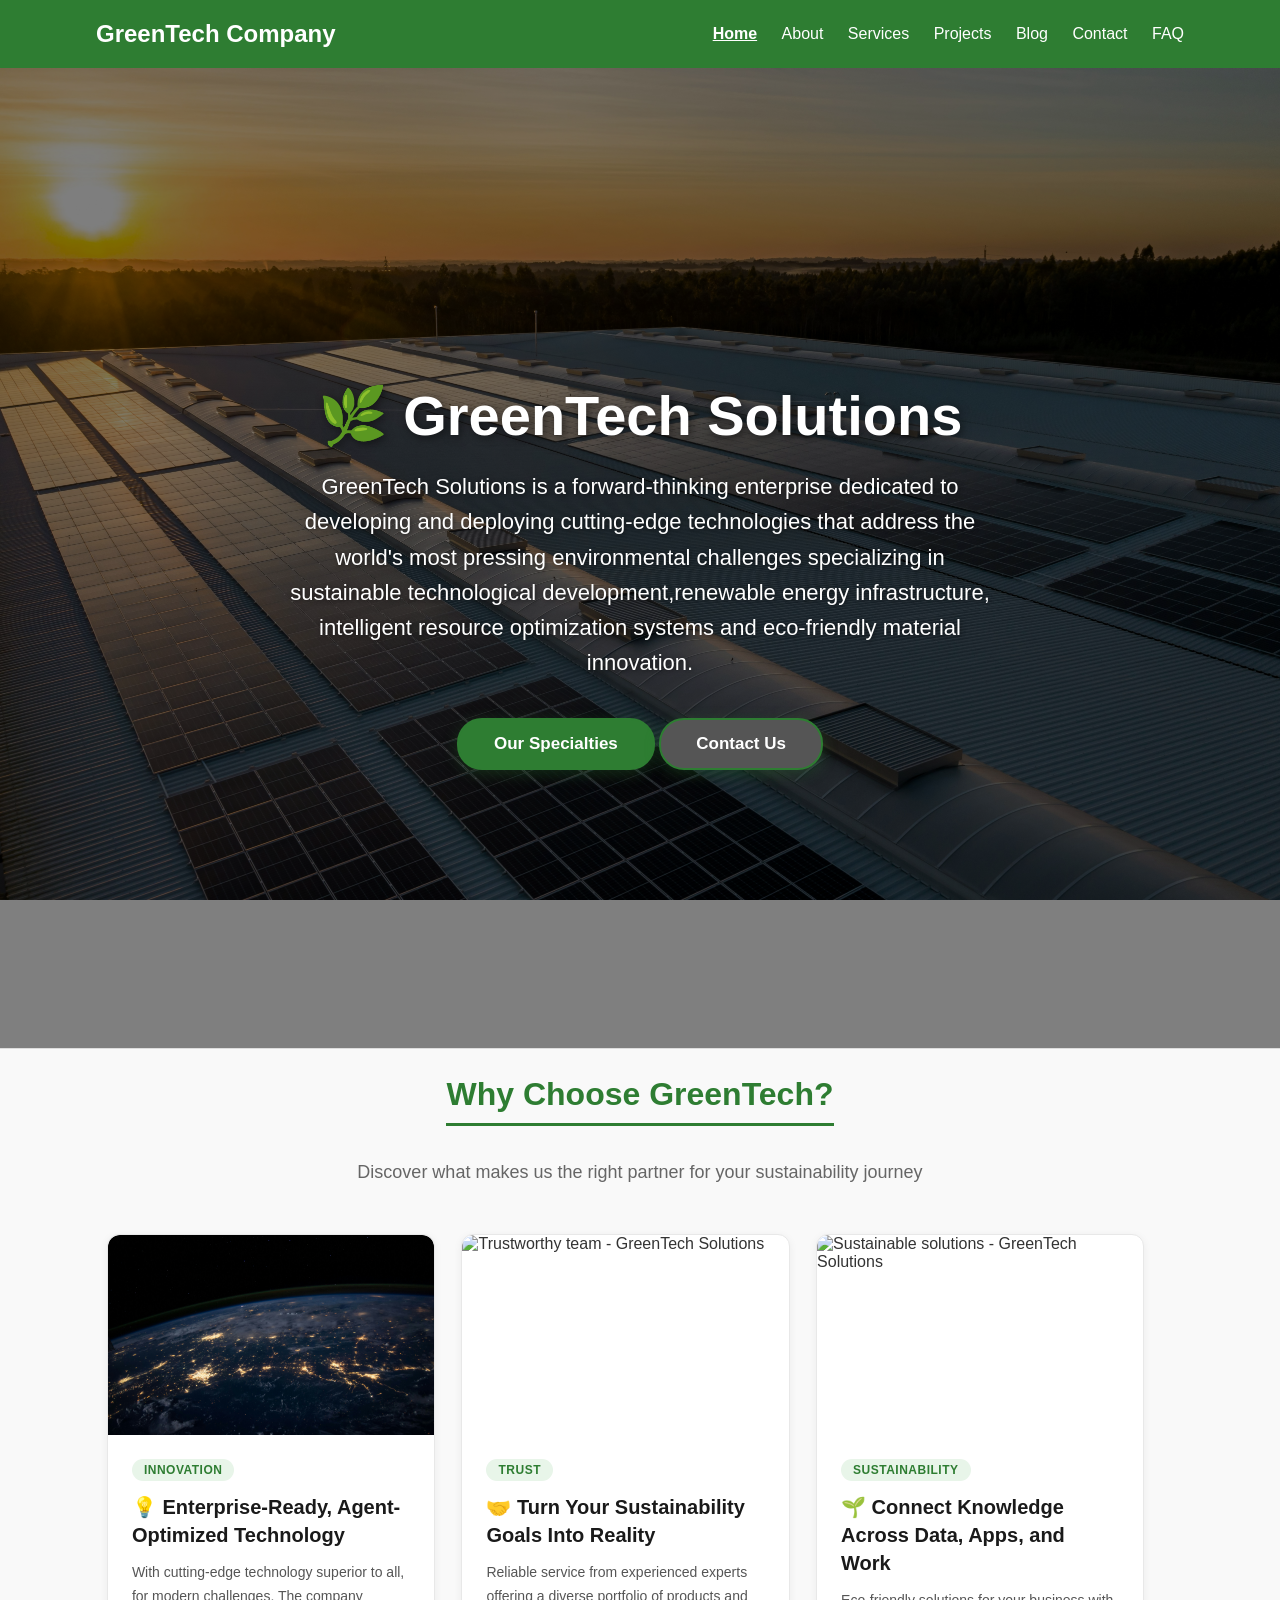
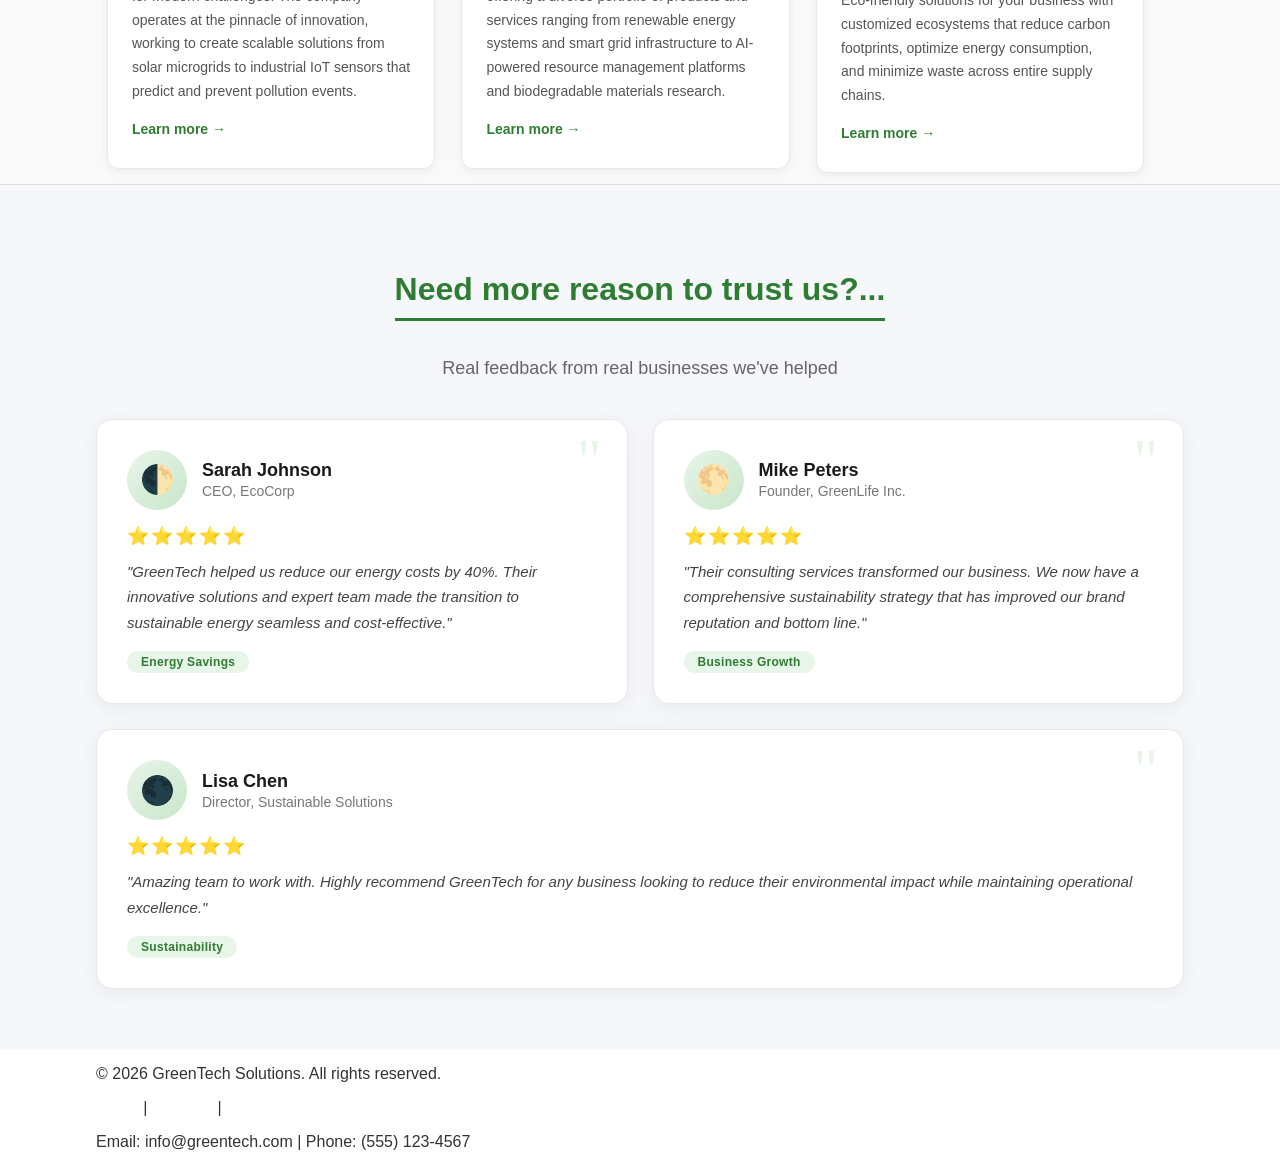
==== commit 78ec830d: "page cleanup" ====
--- a/index.html
+++ b/index.html
@@ -19,8 +19,7 @@
                 <a href="blog.html">Blog</a>
                 <a href="contact.html">Contact</a>
                 <a href="FAQ.html">FAQ</a>
-                <button id="themeToggle" style="background: none; border: 1px solid #fff; color: #fff; padding: 5px 10px; cursor: pointer; border-radius: 4px;">🌓</button>
-            </div>
+                   </div>
              <div style="clear: both;"></div>
         </div>
     </div>
@@ -173,21 +172,8 @@
                 </p>
                 <p>Email: info@greentech.com | Phone: (555) 123-4567</p>
             </div>
-            <div>
-                <form id="newsletterForm">
-                    <p><strong>Subscribe to our newsletter:</strong></p>
-                    <div style="display: flex;">
-                        <input type="email" placeholder="Your email" style="padding: 8px; border: none;" required>
-                        <button type="submit" class="submit-btn" style="padding: 8px 15px; font-size: 14px;">Subscribe</button>
-                    </div>
-                    <div id="newsletterMessage" style="margin-top: 10px;"></div>
-                </form>
-            </div>
-            <p>
-    <a href="#" style="color: #fff; text-decoration: none; margin: 0 5px;">📘 Facebook</a>
-    <a href="#" style="color: #fff; text-decoration: none; margin: 0 5px;">🐦 Twitter</a>
-    <a href="#" style="color: #fff; text-decoration: none; margin: 0 5px;">🔗 LinkedIn</a>
-</p>
+           
+           
         </div>
     </div>
 </div>
--- a/style.css
+++ b/style.css
@@ -161,30 +161,6 @@
     -webkit-box-shadow: 0 10px 5px rgba(0,0,0,0.1);
     box-shadow: 0 10px 10px rgba(0,0,0,0.1);
 }
-/* ==========================================
-   BOXES WITH IMAGES
-   ========================================== */
-
-/* Box container */
-.box-container {
-    text-align: center;
-    margin-top: 20px;
-}
-
-/* Individual box */
-.box {
-    display: inline-block;
-    width: 30%;
-    background-color: #f9f9f9;
-    border: 1px solid #dddddd;
-    padding: 20px;
-    margin: 1%;
-    vertical-align: top;
-    text-align: left;
-    border-radius: 8px; /* Rounded corners */
-    transition: transform 0.3s ease; /* Smooth hover effect */
-}
-
 /* Box hover effect (optional) */
 .box:hover {
     transform: translateY(-5px);
@@ -545,47 +521,6 @@
 }
 
 /* ==========================================
-   DARK MODE
-   ========================================== */
-.dark-mode .testimonials-section {
-    background-color: #1a1a1a;
-}
-
-.dark-mode .testimonial-card {
-    background: #2d2d2d;
-    border-color: #444;
-}
-
-.dark-mode .testimonial-card:hover {
-    border-color: #2e7d32;
-}
-
-.dark-mode .testimonial-info h4 {
-    color: #ffffff;
-}
-
-.dark-mode .testimonial-title {
-    color: #aaa;
-}
-
-.dark-mode .testimonial-text {
-    color: #ccc;
-}
-
-.dark-mode .testimonial-avatar {
-    background: linear-gradient(135deg, #1b5e20, #2e7d32);
-}
-
-.dark-mode .testimonial-tag {
-    background-color: #1b5e20;
-    color: #ffffff;
-}
-
-.dark-mode .testimonial-card::before {
-    color: #1b5e20;
-}
-
-/* ==========================================
    RESPONSIVE
    ========================================== */
 @media (max-width: 768px) {
@@ -897,48 +832,6 @@
     color: #555;
     margin: 0;
 }
-
-/* ==========================================
-   DARK MODE - ABOUT PAGE
-   ========================================== */
-.dark-mode .about-hero {
-    background: linear-gradient(135deg, #1b5e20, #0d1f0d);
-}
-
-.dark-mode .about-content {
-    background-color: #1a1a1a;
-}
-
-.dark-mode .about-intro,
-.dark-mode .about-card,
-.dark-mode .value-item,
-.dark-mode .about-stats,
-.dark-mode .team-card {
-    background: #2d2d2d;
-    border-color: #444;
-}
-
-.dark-mode .about-intro-text p,
-.dark-mode .about-card p,
-.dark-mode .value-item p,
-.dark-mode .team-bio {
-    color: #ccc;
-}
-
-.dark-mode .about-card h3,
-.dark-mode .value-item h3,
-.dark-mode .team-card h4 {
-    color: #ffffff;
-}
-
-.dark-mode .stat-label {
-    color: #aaa;
-}
-
-.dark-mode .about-intro-image {
-    background: #1b5e20;
-}
-
 /* ==========================================
    RESPONSIVE - ABOUT PAGE
    ========================================== */
@@ -1339,88 +1232,6 @@
 }
 
 /* ==========================================
-   DARK MODE - SERVICES PAGE
-   ========================================== */
-.dark-mode .services-hero {
-    background: linear-gradient(135deg, #1b5e20, #0d1f0d);
-}
-
-.dark-mode .services-section {
-    background-color: #1a1a1a;
-}
-
-.dark-mode .service-card {
-    background: #2d2d2d;
-    border-color: #444;
-}
-
-.dark-mode .service-card:hover {
-    border-color: #2e7d32;
-}
-
-.dark-mode .service-content h3 {
-    color: #ffffff;
-}
-
-.dark-mode .service-content p {
-    color: #ccc;
-}
-
-.dark-mode .service-tag {
-    background-color: #1b5e20;
-    color: #ffffff;
-}
-
-.dark-mode .feature-item {
-    background-color: #3d3d3d;
-    color: #ccc;
-}
-
-.dark-mode .why-item {
-    background: #2d2d2d;
-    border-color: #444;
-}
-
-.dark-mode .why-item h3 {
-    color: #ffffff;
-}
-
-.dark-mode .why-item p {
-    color: #ccc;
-}
-
-.dark-mode .calculator-card {
-    background: #2d2d2d;
-    border-color: #444;
-}
-
-.dark-mode .calculator-card h2 {
-    color: #4caf50;
-}
-
-.dark-mode .calculator-card p {
-    color: #ccc;
-}
-
-.dark-mode .calc-input {
-    background: #3d3d3d;
-    border-color: #555;
-    color: #ffffff;
-}
-
-.dark-mode .calc-input:focus {
-    border-color: #2e7d32;
-}
-
-.dark-mode .services-cta {
-    background: linear-gradient(135deg, #1b5e20, #0d1f0d);
-}
-
-.dark-mode .why-choose-section {
-    background-color: #1a1a1a;
-}
-
-/* ==========================================
    RESPONSIVE - SERVICES PAGE
    ========================================== */
 @media (max-width: 992px) {
@@ -1746,72 +1557,6 @@
 }
 
 /* ==========================================
-   DARK MODE - PROJECTS PAGE
-   ========================================== */
-.dark-mode .projects-hero {
-    background: linear-gradient(135deg, #1b5e20, #0d1f0d);
-}
-
-.dark-mode .projects-section {
-    background-color: #1a1a1a;
-}
-
-.dark-mode .project-card {
-    background: #2d2d2d;
-    border-color: #444;
-}
-
-.dark-mode .project-card:hover {
-    border-color: #2e7d32;
-}
-
-.dark-mode .project-content h3 {
-    color: #ffffff;
-}
-
-.dark-mode .project-content p {
-    color: #ccc;
-}
-
-.dark-mode .project-tag {
-    background-color: #1b5e20;
-    color: #ffffff;
-}
-
-.dark-mode .project-details {
-    background: #3d3d3d;
-}
-
-.dark-mode .project-detail {
-    border-bottom-color: #555;
-}
-
-.dark-mode .detail-label {
-    color: #aaa;
-}
-
-.dark-mode .detail-value {
-    color: #ffffff;
-}
-
-.dark-mode .impact-item {
-    background: #2d2d2d;
-    border-color: #444;
-}
-
-.dark-mode .impact-number {
-    color: #4caf50;
-}
-
-.dark-mode .impact-label {
-    color: #aaa;
-}
-
-.dark-mode .projects-cta {
-    background: linear-gradient(135deg, #1b5e20, #0d1f0d);
-}
-
-/* ==========================================
    RESPONSIVE - PROJECTS PAGE
    ========================================== */
 @media (max-width: 992px) {
@@ -1886,4 +1631,403 @@
     .project-detail {
         font-size: 12px;
     }
+}
+/* ==========================================
+   CONTACT PAGE STYLES
+   ========================================== */
+
+/* Contact Hero */
+.contact-hero {
+    background: linear-gradient(135deg, #2e7d32, #1b5e20);
+    color: #ffffff;
+    padding: 80px 0 60px 0;
+    text-align: center;
+    margin-top: 0;
+}
+
+.contact-hero h1 {
+    font-size: 48px;
+    margin: 0 0 15px 0;
+    font-weight: 700;
+}
+
+.contact-hero p {
+    font-size: 20px;
+    opacity: 0.9;
+    margin: 0;
+}
+
+/* Contact Section */
+.contact-section {
+    padding: 60px 0;
+    background-color: #f9fafb;
+}
+
+/* Contact Grid */
+.contact-grid {
+    display: grid;
+    grid-template-columns: 1.5fr 1fr;
+    gap: 40px;
+    margin-top: 10px;
+}
+
+/* ==========================================
+   CONTACT FORM
+   ========================================== */
+.contact-form-wrapper {
+    background: #ffffff;
+    border-radius: 16px;
+    border: 1px solid #e8e8e8;
+    padding: 35px;
+    box-shadow: 0 2px 12px rgba(0, 0, 0, 0.04);
+}
+
+.contact-form-card h2 {
+    color: #2e7d32;
+    font-size: 28px;
+    margin: 0 0 5px 0;
+}
+
+.form-subtitle {
+    color: #666;
+    margin: 0 0 25px 0;
+}
+
+/* Form Groups */
+.form-group {
+    margin-bottom: 20px;
+}
+
+.form-group label {
+    display: block;
+    margin-bottom: 6px;
+    font-weight: 600;
+    color: #1a1a1a;
+    font-size: 14px;
+}
+
+/* Input Wrapper with Icon */
+.input-wrapper {
+    position: relative;
+}
+
+.input-icon {
+    position: absolute;
+    left: 14px;
+    top: 50%;
+    transform: translateY(-50%);
+    font-size: 16px;
+    color: #888;
+}
+
+.input-wrapper textarea + .input-icon {
+    top: 22px;
+    transform: none;
+}
+
+.form-input {
+    width: 100%;
+    padding: 12px 15px 12px 45px;
+    border: 2px solid #e0e0e0;
+    border-radius: 8px;
+    font-size: 15px;
+    font-family: Arial, sans-serif;
+    transition: border-color 0.3s ease;
+    background: #fafafa;
+    box-sizing: border-box;
+}
+
+.form-input:focus {
+    border-color: #2e7d32;
+    outline: none;
+    background: #ffffff;
+    box-shadow: 0 0 0 4px rgba(46, 125, 50, 0.08);
+}
+
+textarea.form-input {
+    resize: vertical;
+    min-height: 120px;
+    padding-top: 12px;
+}
+
+/* Submit Button */
+.contact-form-wrapper .submit-btn {
+    width: 100%;
+    padding: 14px 30px;
+    font-size: 17px;
+    border-radius: 25px;
+    margin-top: 5px;
+}
+
+/* ==========================================
+   CONTACT INFORMATION
+   ========================================== */
+.contact-info-wrapper {
+    display: flex;
+    flex-direction: column;
+    gap: 20px;
+}
+
+.contact-info-card {
+    background: #ffffff;
+    border-radius: 16px;
+    border: 1px solid #e8e8e8;
+    padding: 30px;
+    box-shadow: 0 2px 12px rgba(0, 0, 0, 0.04);
+}
+
+.contact-info-card h3 {
+    color: #2e7d32;
+    font-size: 20px;
+    margin: 0 0 5px 0;
+}
+
+.contact-info-card > p {
+    color: #666;
+    font-size: 14px;
+    margin: 0 0 25px 0;
+}
+
+/* Contact Items */
+.contact-item {
+    display: flex;
+    gap: 15px;
+    padding: 12px 0;
+    border-bottom: 1px solid #f0f0f0;
+}
+
+.contact-item:last-child {
+    border-bottom: none;
+}
+
+.contact-icon {
+    font-size: 24px;
+    flex-shrink: 0;
+    width: 40px;
+    text-align: center;
+}
+
+.contact-detail h4 {
+    margin: 0 0 3px 0;
+    font-size: 14px;
+    color: #1a1a1a;
+}
+
+.contact-detail p {
+    margin: 0;
+    font-size: 14px;
+    color: #555;
+}
+
+/* Hours Card */
+.hours-card {
+    background: #ffffff;
+    border-radius: 16px;
+    border: 1px solid #e8e8e8;
+    padding: 25px 30px;
+    box-shadow: 0 2px 12px rgba(0, 0, 0, 0.04);
+}
+
+.hours-card h4 {
+    color: #2e7d32;
+    font-size: 18px;
+    margin: 0 0 15px 0;
+}
+
+.hours-grid {
+    display: flex;
+    flex-direction: column;
+    gap: 8px;
+}
+
+.hour-item {
+    display: flex;
+    justify-content: space-between;
+    padding: 6px 0;
+    border-bottom: 1px solid #f5f5f5;
+    font-size: 14px;
+}
+
+.hour-item:last-child {
+    border-bottom: none;
+}
+
+.hour-item .day {
+    color: #333;
+}
+
+.hour-item .time {
+    color: #555;
+    font-weight: 500;
+}
+
+/* Social Card */
+.social-card {
+    background: #ffffff;
+    border-radius: 16px;
+    border: 1px solid #e8e8e8;
+    padding: 25px 30px;
+    box-shadow: 0 2px 12px rgba(0, 0, 0, 0.04);
+}
+
+.social-card h4 {
+    color: #2e7d32;
+    font-size: 18px;
+    margin: 0 0 15px 0;
+}
+
+.social-links {
+    display: flex;
+    flex-wrap: wrap;
+    gap: 10px;
+}
+
+.social-link {
+    display: inline-block;
+    background-color: #f0f4f0;
+    color: #2e7d32;
+    padding: 8px 16px;
+    border-radius: 20px;
+    text-decoration: none;
+    font-size: 14px;
+    font-weight: 500;
+    transition: all 0.3s ease;
+}
+
+.social-link:hover {
+    background-color: #2e7d32;
+    color: #ffffff;
+    transform: translateY(-2px);
+}
+
+/* ==========================================
+   MAP SECTION
+   ========================================== */
+.map-section {
+    padding: 0 0 60px 0;
+    background-color: #f9fafb;
+}
+
+.map-card {
+    background: #ffffff;
+    border-radius: 16px;
+    border: 1px solid #e8e8e8;
+    padding: 30px;
+    text-align: center;
+    box-shadow: 0 2px 12px rgba(0, 0, 0, 0.04);
+}
+
+.map-card h2 {
+    color: #2e7d32;
+    font-size: 24px;
+    margin: 0 0 5px 0;
+}
+
+.map-card p {
+    color: #666;
+    margin: 0 0 20px 0;
+}
+
+.map-placeholder {
+    background: #f5f7fa;
+    border-radius: 12px;
+    padding: 40px 20px;
+    border: 2px dashed #ddd;
+}
+
+.map-content {
+    display: flex;
+    flex-direction: column;
+    align-items: center;
+    gap: 10px;
+}
+
+.map-content p {
+    margin: 0;
+    color: #555;
+}
+/* ==========================================
+   RESPONSIVE - CONTACT PAGE
+   ========================================== */
+@media (max-width: 992px) {
+    .contact-grid {
+        grid-template-columns: 1fr;
+        gap: 30px;
+    }
+}
+
+@media (max-width: 768px) {
+    .contact-hero h1 {
+        font-size: 32px;
+    }
+    
+    .contact-hero p {
+        font-size: 16px;
+    }
+    
+    .contact-form-wrapper {
+        padding: 25px;
+    }
+    
+    .contact-form-card h2 {
+        font-size: 24px;
+    }
+    
+    .contact-info-wrapper {
+        gap: 15px;
+    }
+    
+    .contact-info-card,
+    .hours-card,
+    .social-card {
+        padding: 20px;
+    }
+}
+
+@media (max-width: 480px) {
+    .contact-hero {
+        padding: 50px 0 40px 0;
+    }
+    
+    .contact-hero h1 {
+        font-size: 28px;
+    }
+    
+    .contact-form-wrapper {
+        padding: 18px;
+    }
+    
+    .form-input {
+        padding: 10px 12px 10px 40px;
+        font-size: 14px;
+    }
+    
+    .input-icon {
+        left: 12px;
+        font-size: 14px;
+    }
+    
+    .contact-item {
+        flex-direction: column;
+        align-items: center;
+        text-align: center;
+    }
+    
+    .hour-item {
+        flex-direction: column;
+        text-align: center;
+        gap: 3px;
+    }
+    
+    .social-links {
+        justify-content: center;
+    }
+    
+    .map-card {
+        padding: 20px;
+    }
+    
+    .map-placeholder {
+        padding: 25px 15px;
+    }
 }
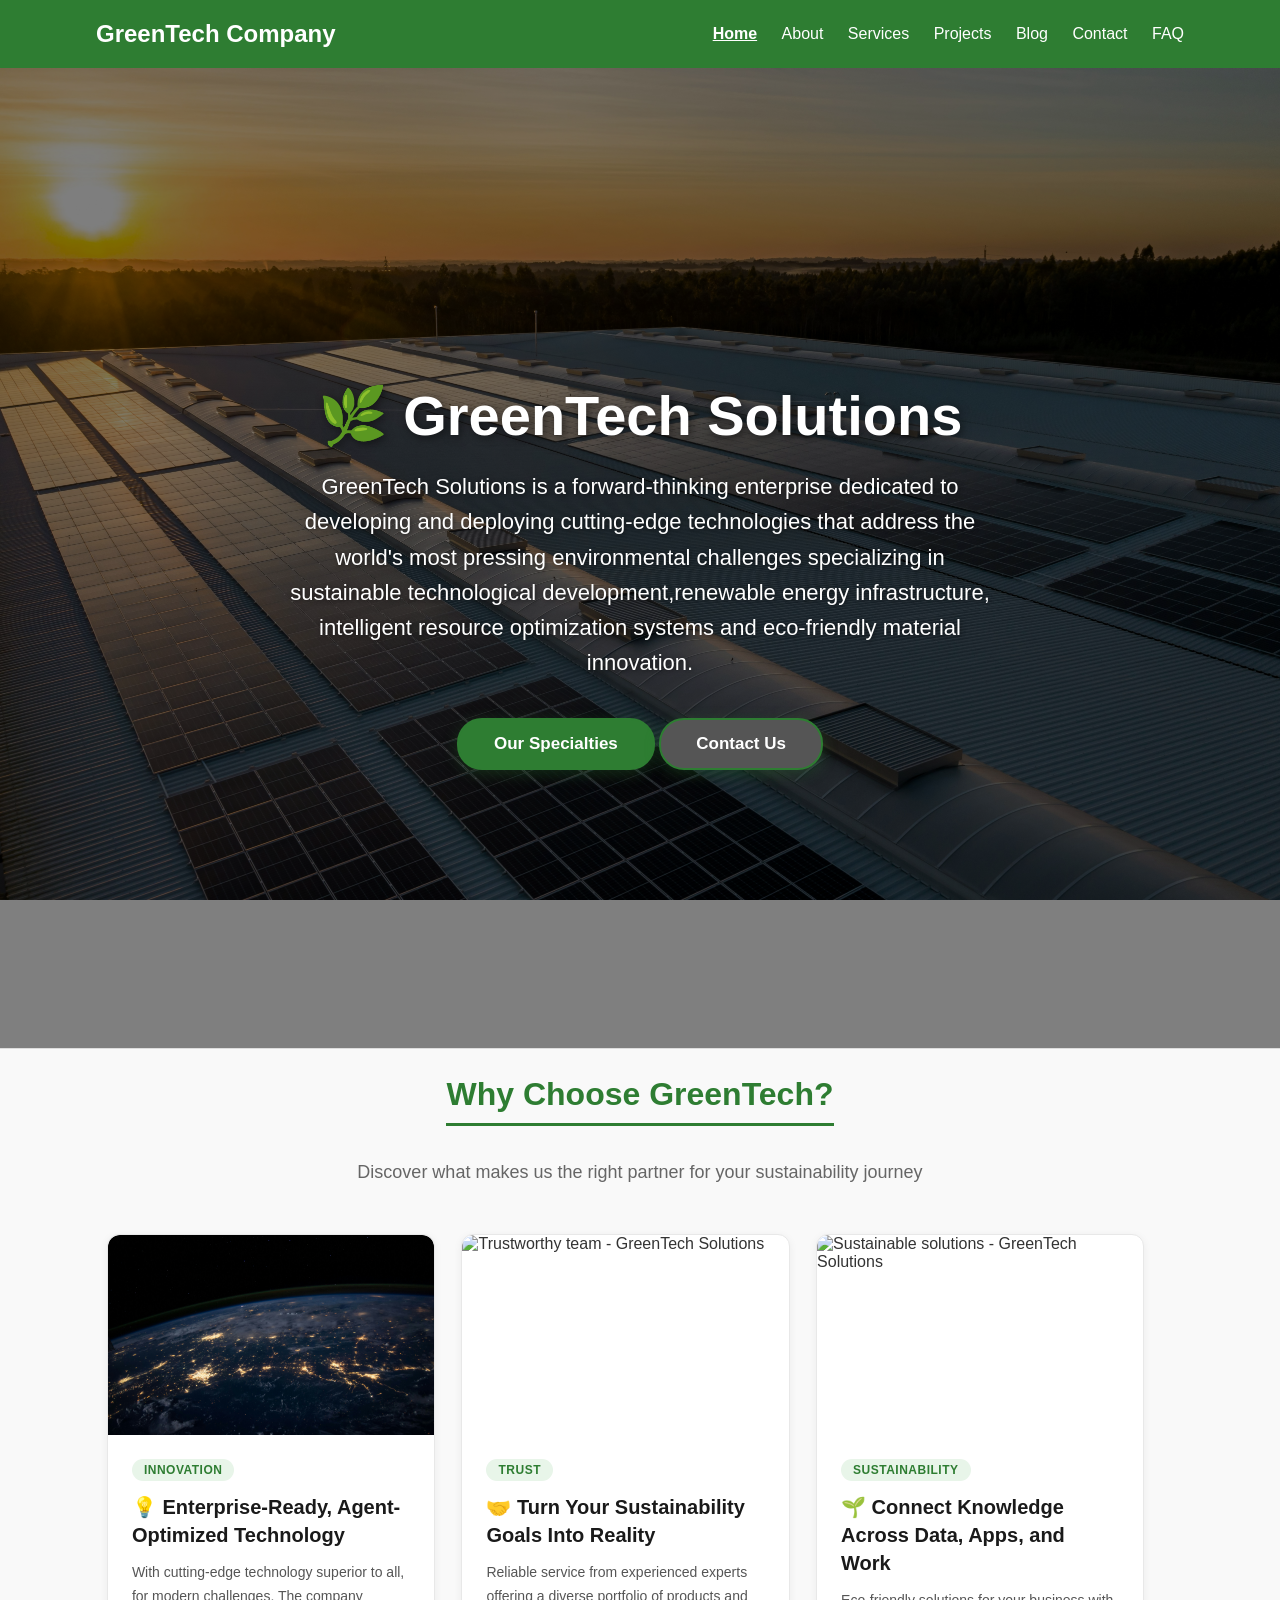
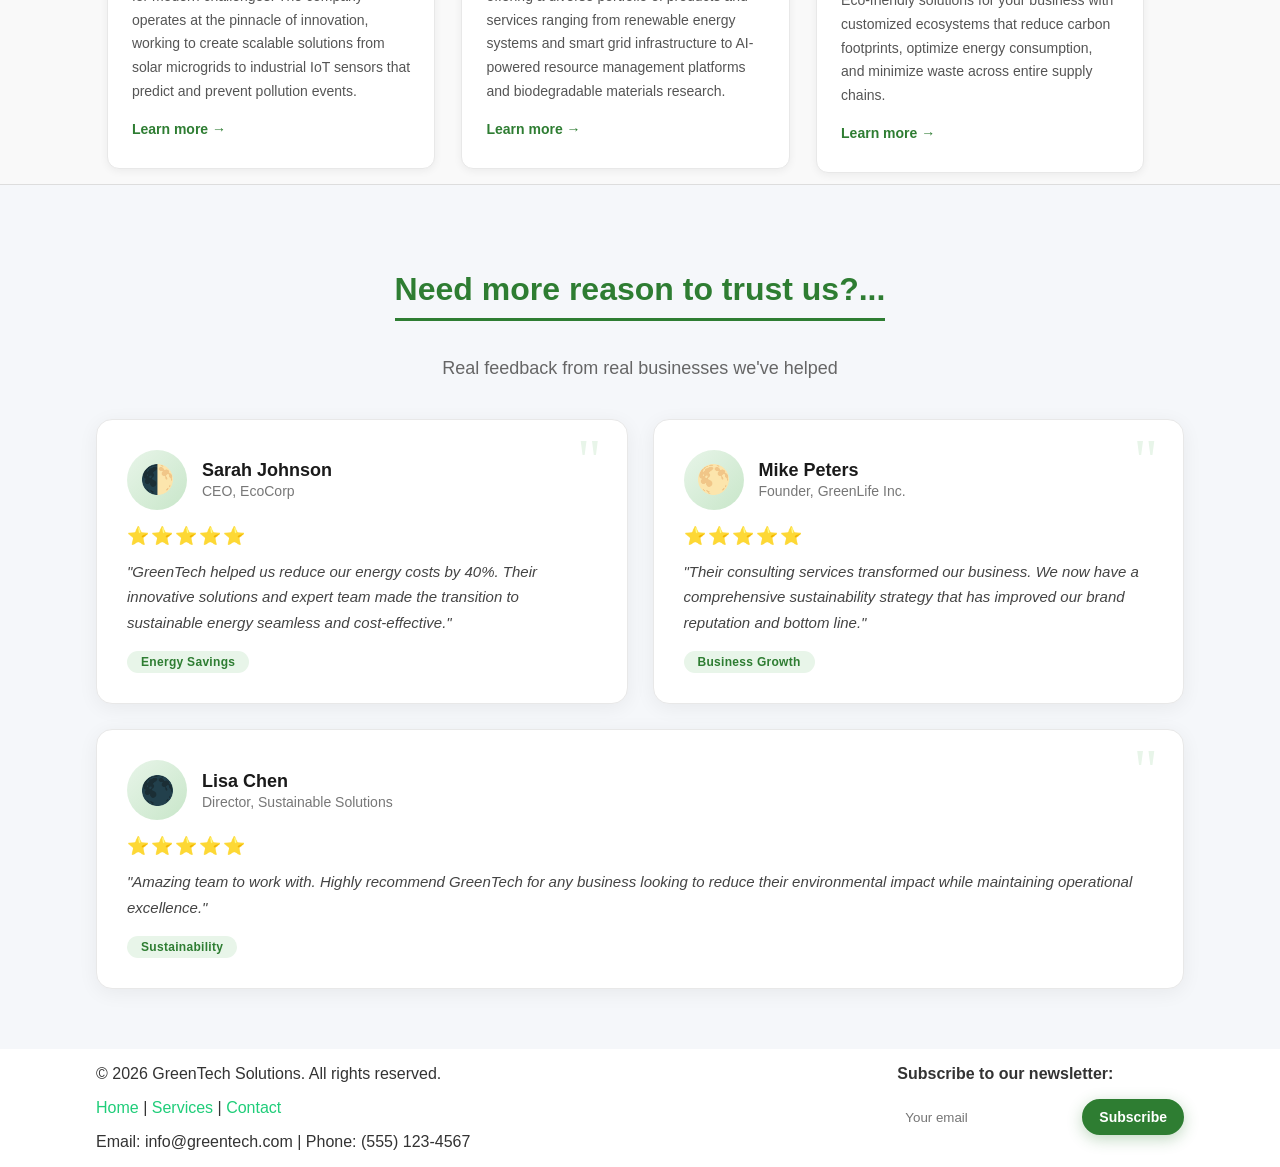
==== commit c1a81e0a: "footer editing" ====
--- a/index.html
+++ b/index.html
@@ -160,23 +160,32 @@
     </div>
 </div>
 
-    <div class="footer">
-    <div class="container">
-        <div style="display: flex; flex-wrap: wrap; justify-content: space-between;">
-            <div>
-                <p>© 2026 GreenTech Solutions. All rights reserved.</p>
-                <p>
-                    <a href="index.html" style="color: #fff; text-decoration: none;">Home</a> | 
-                    <a href="services.html" style="color: #fff; text-decoration: none;">Services</a> | 
-                    <a href="contact.html" style="color: #fff; text-decoration: none;">Contact</a>
-                </p>
-                <p>Email: info@greentech.com | Phone: (555) 123-4567</p>
+     <div class="footer">
+        <div class="container">
+            <div style="display: flex; flex-wrap: wrap; justify-content: space-between;">
+                <div>
+                    <p>© 2026 GreenTech Solutions. All rights reserved.</p>
+                    <p>
+                        <a href="index.html" style="color: #1fcd79; text-decoration: none;">Home</a> | 
+                        <a href="services.html" style="color: #1fcd79; text-decoration: none;">Services</a> | 
+                        <a href="contact.html" style="color: #1fcd79; text-decoration: none;">Contact</a>
+                    </p>
+                    <p>Email: info@greentech.com | Phone: (555) 123-4567</p>
+                </div>
+                <div>
+                    <form id="newsletterForm">
+                        <p><strong>Subscribe to our newsletter:</strong></p>
+                        <div style="display: flex;">
+                            <input type="email" placeholder="Your email" style="padding: 8px; border: 1000px;" required>
+                            <button type="submit" class="submit-btn" style="padding: 8px 15px; font-size: 14px;">Subscribe</button>
+                        </div>
+                        <div id="newsletterMessage" style="margin-top: 10px;"></div>
+                    </form>
+                </div>
             </div>
-           
-           
         </div>
+       
     </div>
-</div>
     </div> <script src="script.js"></script>
 
 </body>
--- a/style.css
+++ b/style.css
@@ -13,7 +13,7 @@
 }
 
 .header {
-    background-color: #2e7d32; /* Green Tech Main Color */
+    background-color: #2e7d32;
     color: #ffffff;
     padding: 20px 0;
 }
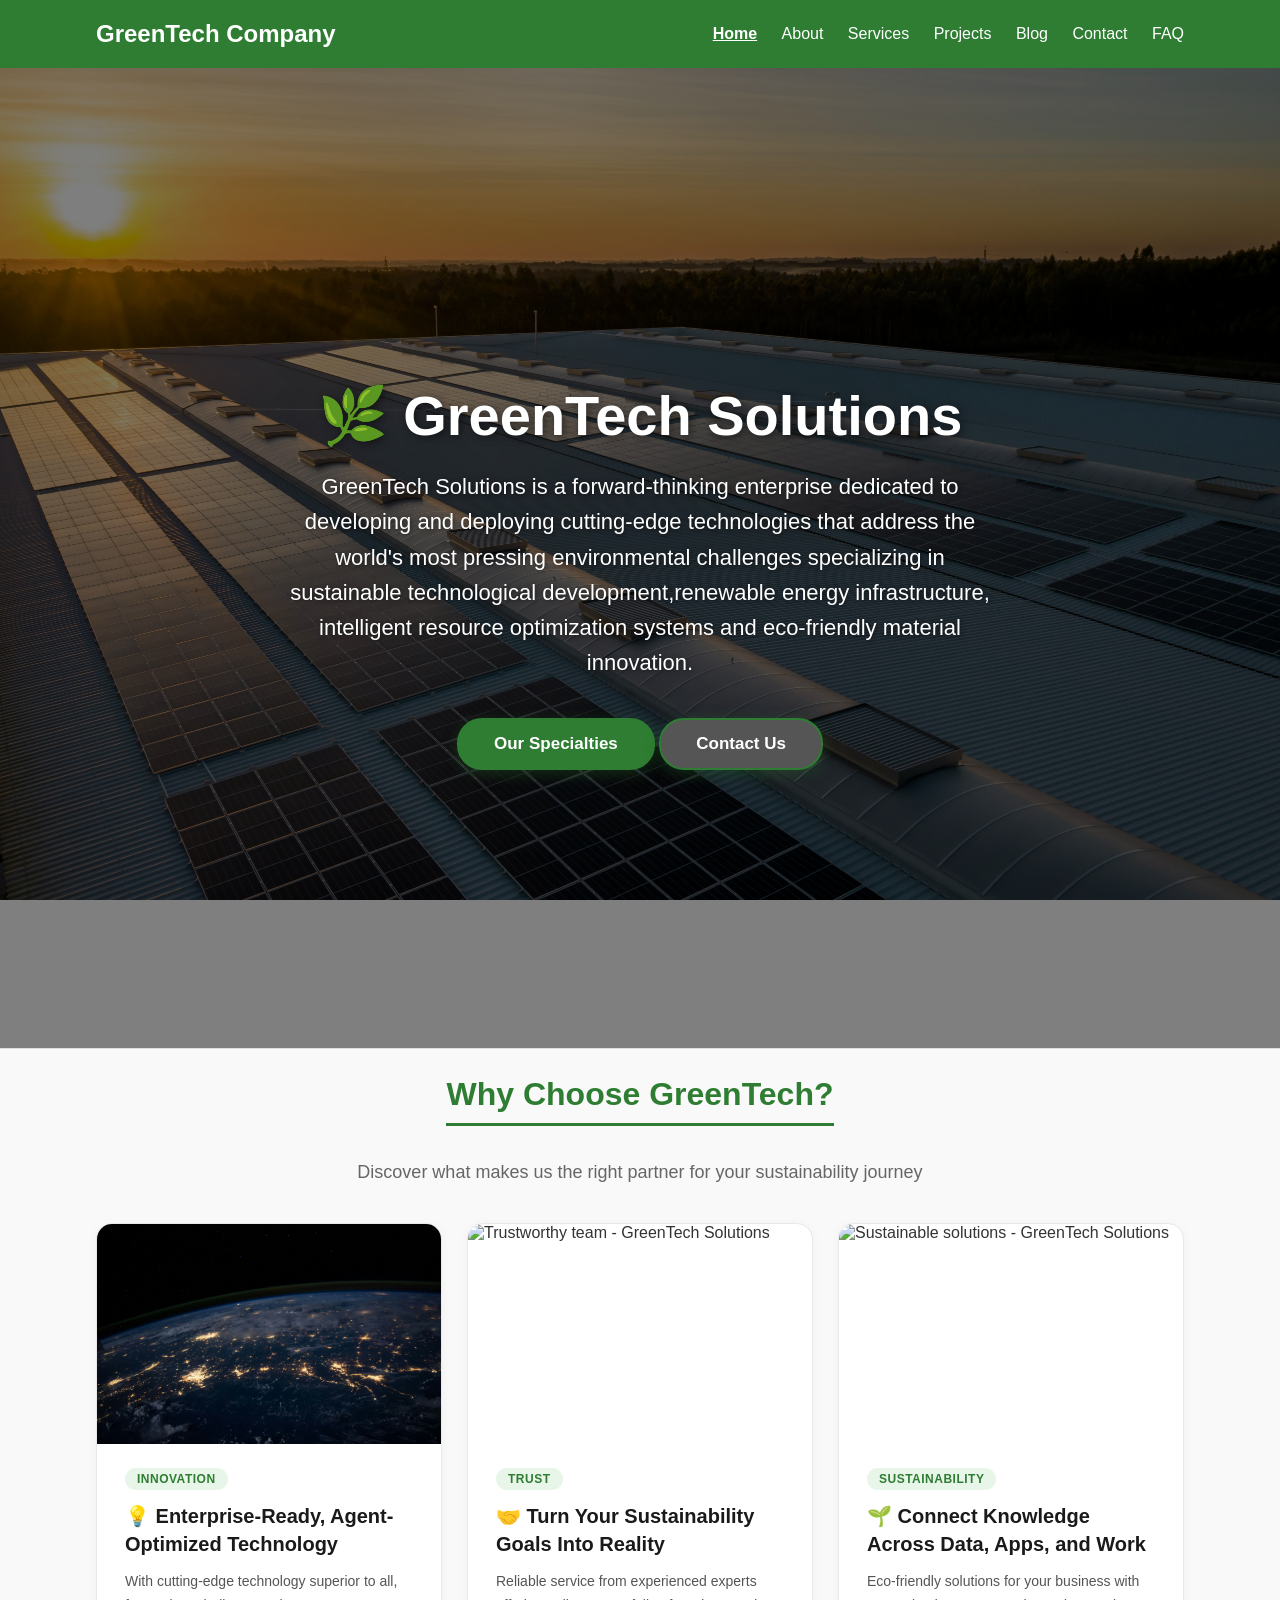
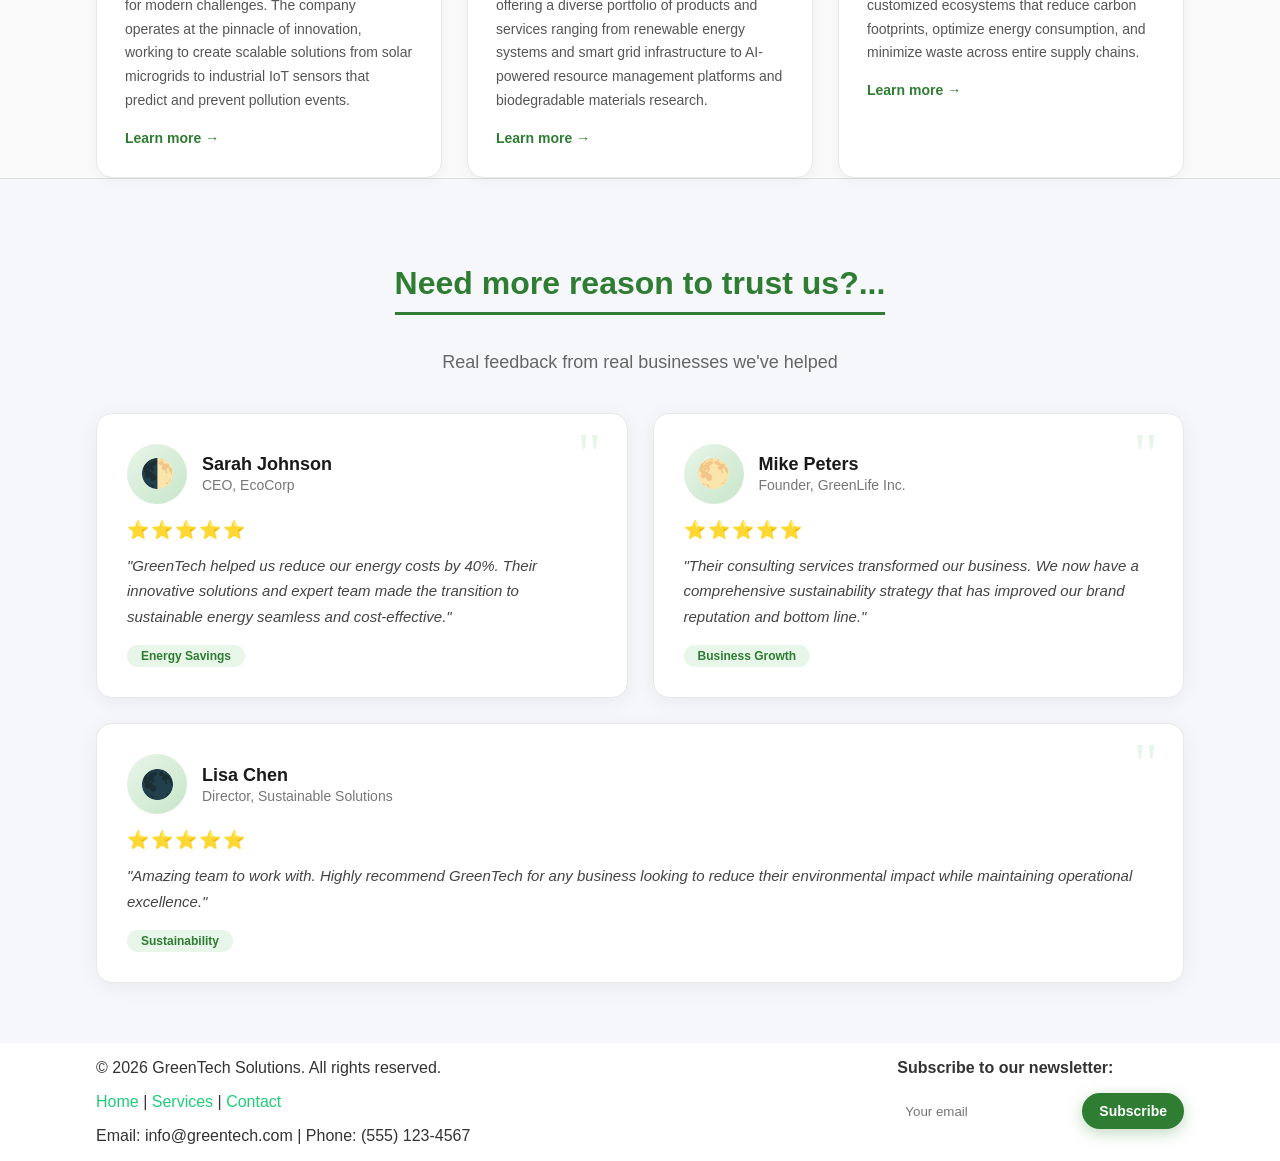
==== commit 6fdc0b7f: "final touches" ====
--- a/index.html
+++ b/index.html
@@ -41,15 +41,15 @@
             <p>Discover what makes us the right partner for your sustainability journey</p>
         </div>
         
-        <div class="box-container">
+        <div class="grid-3">
             
             <!-- ===== BOX 1: INNOVATIVE ===== -->
-            <div class="box">
-                <div class="box-image">
+            <div class="feature-card">
+                <div class="feature-card-image">
                     <img src="images/innovative.jpg" alt="Innovative technology - GreenTech Solutions">
                 </div>
-                <div class="box-content">
-                    <div class="box-tag">Innovation</div>
+                <div class="feature-card-content">
+                    <div class="feature-tag">Innovation</div>
                     <h3>💡 Enterprise-Ready, Agent-Optimized Technology</h3>
                     <p>With cutting-edge technology superior to all, for modern challenges. The company operates at the pinnacle of innovation, working to create scalable solutions from solar microgrids to industrial IoT sensors that predict and prevent pollution events.</p>
                     <a href="services.html" class="box-link">Learn more →</a>
@@ -57,12 +57,12 @@
             </div>
 
             <!-- ===== BOX 2: TRUSTWORTHY ===== -->
-            <div class="box">
-                <div class="box-image">
+            <div class="feature-card">
+                <div class="feature-card-image">
                     <img src="images/trustworthy.jpg" alt="Trustworthy team - GreenTech Solutions">
                 </div>
-                <div class="box-content">
-                    <div class="box-tag">Trust</div>
+                <div class="feature-card-content">
+                    <div class="feature-tag">Trust</div>
                     <h3>🤝 Turn Your Sustainability Goals Into Reality</h3>
                     <p>Reliable service from experienced experts offering a diverse portfolio of products and services ranging from renewable energy systems and smart grid infrastructure to AI-powered resource management platforms and biodegradable materials research.</p>
                     <a href="services.html" class="box-link">Learn more →</a>
@@ -70,12 +70,12 @@
             </div>
             
             <!-- ===== BOX 3: SUSTAINABLE ===== -->
-            <div class="box">
-                <div class="box-image">
+            <div class="feature-card">
+                <div class="feature-card-image">
                     <img src="images/sustainability.jpg" alt="Sustainable solutions - GreenTech Solutions">
                 </div>
-                <div class="box-content">
-                    <div class="box-tag">Sustainability</div>
+                <div class="feature-card-content">
+                    <div class="feature-tag">Sustainability</div>
                     <h3>🌱 Connect Knowledge Across Data, Apps, and Work</h3>
                     <p>Eco-friendly solutions for your business with customized ecosystems that reduce carbon footprints, optimize energy consumption, and minimize waste across entire supply chains.</p>
                     <a href="services.html" class="box-link">Learn more →</a>
--- a/style.css
+++ b/style.css
@@ -1,2033 +1,228 @@
-
-body {
-    font-family: Arial, sans-serif;
-    background-color: #ffffff;
-    color: #333333;
-    margin: 0;
-    padding: 0;
-}
-
-.container {
-    width: 85%;
-    margin: 0 auto;
-}
-
-.header {
-    background-color: #2e7d32;
-    color: #ffffff;
-    padding: 20px 0;
-}
-
-.logo {
-    font-size: 24px;
-    font-weight: bold;
-    display: inline-block;
-}
-
-.nav {
-    float: right;
-    margin-top: 5px;
-}
-
-.nav a {
-    color: #ffffff;
-    text-decoration: none;
-    margin-left: 20px;
-    font-size: 16px;
-}/* ==========================================
-   FULL PAGE HERO SECTION
-   ========================================== */
+/* CSS VARIABLES */
+:root {
+  --green: #2e7d32;
+  --green-dark: #1b5e20;
+  --green-light: #e8f5e9;
+  --green-mid: #c8e6c9;
+  --text: #333;
+  --text-muted: #555;
+  --text-light: #666;
+  --border: #e8e8e8;
+  --bg-soft: #f9fafb;
+  --bg-alt: #f5f7fa;
+  --radius: 12px;
+  --radius-lg: 16px;
+  --shadow-sm: 0 2px 12px rgba(0,0,0,.06);
+  --shadow-md: 0 4px 20px rgba(0,0,0,.06);
+  --shadow-hover: 0 12px 30px rgba(0,0,0,.12);
+  --transition: all 0.3s ease;
+}
+
+/* BASE */
+body { font-family: Arial, sans-serif; background: #fff; color: var(--text); margin: 0; padding: 0; }
+.container { width: 85%; margin: 0 auto; }
+
+/* HEADER & NAV */
+.header { background: var(--green); color: #fff; padding: 20px 0; }
+.logo { font-size: 24px; font-weight: bold; display: inline-block; color: #fff; }
+.nav { float: right; margin-top: 5px; }
+.nav a { color: #fff; text-decoration: none; margin-left: 20px; font-size: 16px; }
+
+/* HERO (Home) */
 .hero {
-    /* Image */
-    background-image: url('images/hero-bg.jpg.jpg');
-    background-size: cover;
-    background-position: center center;
-    background-repeat: no-repeat;
-    background-attachment: fixed; /* Parallax effect */
-    
-    /* Full viewport height */
-    min-height: 100vh;
-    
-    /* Position for overlay */
-    position: relative;
-    
-    /* Center content */
-    display: flex;
-    align-items: center;
-    justify-content: center;
-    
-    /* Text styling */
-    text-align: center;
-    color: #ffffff;
-    padding: 40px 20px;
-}
-
-/* Dark overlay */
-.hero::before {
-    content: '';
-    position: absolute;
-    top: 0;
-    left: 0;
-    right: 0;
-    bottom: 0;
-    background: rgba(0, 0, 0, 0.5); /* Adjust darkness here */
-    z-index: 1;
-}
-
-/* Content above overlay */
-.hero .container {
-    position: relative;
-    z-index: 2;
-    max-width: 800px;
-    margin: 0 auto;
-}
-
-/* Heading styles */
-.hero h1 {
-    font-size: 56px;
-    color: #ffffff;
-    margin-bottom: 20px;
-    text-shadow: 2px 2px 8px rgba(0, 0, 0, 0.5);
-}
-
-/* Paragraph styles */
-.hero p {
-    font-size: 22px;
-    color: #ffffff;
-    text-shadow: 1px 1px 4px rgba(0, 0, 0, 0.5);
-    line-height: 1.6;
-    max-width: 700px;
-    margin: 0 auto 20px;
-}
-
-/* ==========================================
-   BUTTON STYLES - VISIBLE & ROUNDED
-   ========================================== */
-
-/* Main button style */
-.submit-btn {
-    /* Make it visible */
-    background-color: #2e7d32;
-    color: #ffffff;
-    padding: 14px 35px;
-    border: 2px solid #2e7d32;
-    border-radius: 25px; /* Rounded edges (not too much) */
-    font-size: 17px;
-    font-weight: bold;
-    cursor: pointer;
-    text-decoration: none;
-    display: inline-block;
-    transition: all 0.3s ease;
-    
-    /* Button shadow for visibility */
-    box-shadow: 0 4px 15px rgba(46, 125, 50, 0.3);
-}
-
-/* White/outline button (for Contact Us) */
-.submit-btn-outline {
-    background-color: transparent;
-    color: #ffffff;
-    padding: 14px 35px;
-    border: 2px solid #ffffff;
-    border-radius: 25px;
-    font-size: 17px;
-    font-weight: bold;
-    cursor: pointer;
-    text-decoration: none;
-    display: inline-block;
-    transition: all 0.3s ease;
-    box-shadow: 0 4px 15px rgba(0, 0, 0, 0.2);
-}
-
-/* ===== HOVER EFFECTS ===== */
-
-/* Green button hover */
-.submit-btn:hover {
-    background-color: #1b5e20; /* Darker green */
-    border-color: #1b5e20;
-    transform: translateY(-3px);
-    box-shadow: 0 6px 20px rgba(46, 125, 50, 0.4);
-}
-
-/* White button hover */
-.submit-btn-outline:hover {
-    background-color: #ffffff;
-    color: #2e7d32;
-    transform: translateY(-3px);
-    box-shadow: 0 6px 20px rgba(255, 255, 255, 0.3);
-}
-
-.box {
-    -webkit-box-shadow: 0 10px 5px rgba(0,0,0,0.1);
-    box-shadow: 0 10px 10px rgba(0,0,0,0.1);
-}
-/* Box hover effect (optional) */
-.box:hover {
-    transform: translateY(-5px);
-    box-shadow: 0 8px 16px rgba(0,0,0,0.1);
-}
-
-/* Box image styling */
-.box img {
-    width: 100%;
-    height: 180px; /* Fixed height for consistency */
-    object-fit: cover; /* Crop image to fit perfectly */
-    border-radius: 6px 6px 0 0; /* Rounded top corners */
-    margin-bottom: 15px;
-}
-
-/* Box image wrapper for better control */
-.box-image {
-    width: 100%;
-    height: 180px;
-    overflow: hidden;
-    border-radius: 6px 6px 0 0;
-    margin: -20px -20px 15px -20px; /* Extend image to box edges */
-}
-
-.box-image img {
-    width: 100%;
-    height: 100%;
-    object-fit: cover;
-}
-
-/* Box heading */
-.box h3 {
-    color: #2e7d32;
-    margin-top: 0;
-    font-size: 22px;
-}
-
-/* Box paragraph */
-.box p {
-    font-size: 14px;
-    line-height: 1.6;
-    color: #555;
-}
-
-/* ==========================================
-   RESPONSIVE BOXES
-   ========================================== */
+  background-image: url('images/hero-bg.jpg.jpg'); background-size: cover; background-position: center;
+  background-attachment: fixed; min-height: 100vh; position: relative;
+  display: flex; align-items: center; justify-content: center; text-align: center; color: #fff; padding: 40px 20px;
+}
+.hero::before { content: ''; position: absolute; inset: 0; background: rgba(0,0,0,.5); z-index: 1; }
+.hero .container { position: relative; z-index: 2; max-width: 800px; }
+.hero h1 { font-size: 56px; text-shadow: 2px 2px 8px rgba(0,0,0,.5); margin-bottom: 20px; }
+.hero p  { font-size: 22px; text-shadow: 1px 1px 4px rgba(0,0,0,.5); line-height: 1.6; max-width: 700px; margin: 0 auto 20px; }
+
+/* PAGE HERO (inner pages) */
+.page-hero { background: linear-gradient(135deg, var(--green), var(--green-dark)); color: #fff; padding: 80px 0 60px; text-align: center; }
+.page-hero h1 { font-size: 48px; margin: 0 0 15px; font-weight: 700; }
+.page-hero p  { font-size: 20px; opacity: .9; margin: 0; }
+
+/* SECTION UTILITIES */
+.page-section    { padding: 60px 0; background: var(--bg-soft); }
+.page-cta        { background: linear-gradient(135deg, var(--green), var(--green-dark)); color: #fff; padding: 60px 0; text-align: center; }
+.page-cta h2     { font-size: 32px; margin: 0 0 15px; }
+.page-cta p      { font-size: 18px; opacity: .9; max-width: 600px; margin: 0 auto; }
+.section-header  { text-align: center; margin-bottom: 40px; }
+.section-header h2 { color: var(--green); font-size: 32px; border-bottom: 3px solid var(--green); display: inline-block; padding-bottom: 10px; }
+.section-header p  { color: var(--text-light); font-size: 18px; margin-top: 10px; }
+
+/* BUTTONS */
+.submit-btn, .feature-btn, .cta-btn, .calc-btn {
+  display: inline-block; border-radius: 25px; font-weight: bold; cursor: pointer; text-decoration: none;
+  transition: var(--transition); border: none;
+}
+.submit-btn { background: var(--green); color: #fff; padding: 14px 35px; border: 2px solid var(--green); font-size: 17px; box-shadow: 0 4px 15px rgba(46,125,50,.3); }
+.submit-btn:hover, .feature-btn:hover { background: var(--green-dark); }
+.submit-btn:hover { border-color: var(--green-dark); transform: translateY(-3px); }
+.feature-btn { background: var(--green); color: #fff; padding: 10px 28px; font-size: 14px; }
+.feature-btn:hover { transform: translateX(5px); }
+.cta-btn { background: #fff; color: var(--green); padding: 14px 40px; font-size: 18px; font-weight: 700; }
+.cta-btn:hover { background: var(--green-light); transform: translateY(-3px); box-shadow: 0 8px 30px rgba(0,0,0,.2); }
+.calc-btn { background: var(--green); color: #fff; padding: 12px 30px; font-size: 16px; font-weight: 600; }
+.calc-btn:hover { background: var(--green-dark); transform: translateY(-2px); }
+.box-link { color: var(--green); text-decoration: none; font-weight: 600; font-size: 14px; display: inline-flex; align-items: center; }
+.box-link:hover { color: var(--green-dark); transform: translateX(5px); }
+
+/* GRID */
+.grid-3 { display: grid; grid-template-columns: repeat(3,1fr); gap: 25px; }
+.about-grid { margin-bottom: 60px; }
+.services-grid, .projects-grid { gap: 30px; margin-top: 20px; }
+
+/* FEATURE CARD (services / projects / home boxes) */
+.feature-card { background: #fff; border: 1px solid var(--border); border-radius: var(--radius-lg); overflow: hidden; box-shadow: 0 2px 12px rgba(0,0,0,.04); transition: var(--transition); }
+.feature-card:hover { transform: translateY(-8px); border-color: var(--green); box-shadow: var(--shadow-hover); }
+.feature-card-image { width: 100%; height: 220px; overflow: hidden; }
+.feature-card-image img { width: 100%; height: 100%; object-fit: cover; transition: transform .5s ease; }
+.feature-card:hover .feature-card-image img { transform: scale(1.05); }
+.feature-card-content { padding: 24px 28px 30px; }
+.feature-card-content h3 { font-size: 20px; color: #1a1a1a; font-weight: 700; margin: 0 0 12px; line-height: 1.4; }
+.feature-card-content p  { font-size: 14px; line-height: 1.7; color: var(--text-muted); margin: 0 0 16px; }
+.feature-tag { display: inline-block; background: var(--green-light); color: var(--green); font-size: 12px; font-weight: 700; text-transform: uppercase; letter-spacing: .5px; padding: 4px 12px; border-radius: 20px; margin-bottom: 12px; }
+
+/* Services checklist pills */
+.service-features { display: flex; flex-wrap: wrap; gap: 8px; margin-bottom: 20px; }
+.feature-item { background: var(--bg-alt); color: var(--text); font-size: 13px; padding: 4px 12px; border-radius: 4px; }
+
+/* Projects key/value table */
+.project-details { background: var(--bg-alt); padding: 12px 16px; border-radius: 8px; margin-bottom: 16px; }
+.project-detail { display: flex; justify-content: space-between; padding: 4px 0; border-bottom: 1px solid #eee; font-size: 13px; }
+.project-detail:last-child { border-bottom: none; }
+.detail-label { color: #777; font-weight: 500; }
+.detail-value { color: #1a1a1a; font-weight: 600; }
+
+/* METRIC / STAT */
+.metric-number { font-size: 36px; font-weight: 700; color: var(--green); margin-bottom: 5px; }
+.metric-label  { font-size: 14px; color: var(--text-light); }
+
+/* TESTIMONIALS */
+.testimonials-section { padding: 60px 0; background: var(--bg-alt); }
+.testimonials-container { display: flex; flex-wrap: wrap; justify-content: center; gap: 25px; margin-top: 30px; }
+.testimonial-card { background: #fff; border-radius: var(--radius-lg); padding: 30px; width: 30%; min-width: 280px; flex: 1 1 30%; box-shadow: var(--shadow-md); border: 1px solid var(--border); position: relative; transition: var(--transition); }
+.testimonial-card:hover { transform: translateY(-5px); box-shadow: 0 12px 40px rgba(46,125,50,.12); border-color: var(--green); }
+.testimonial-card::before { content: '"'; position: absolute; top: 10px; right: 25px; font-size: 60px; color: var(--green-light); font-family: Georgia,serif; line-height: 1; }
+.testimonial-header { display: flex; align-items: center; gap: 15px; margin-bottom: 15px; }
+.testimonial-avatar { width: 60px; height: 60px; border-radius: 50%; background: linear-gradient(135deg,var(--green-light),var(--green-mid)); display: flex; align-items: center; justify-content: center; font-size: 28px; flex-shrink: 0; }
+.testimonial-info h4 { margin: 0; color: #1a1a1a; font-size: 18px; font-weight: 700; }
+.testimonial-title  { margin: 2px 0 0; color: #777; font-size: 14px; }
+.testimonial-stars  { color: #f5a623; font-size: 18px; letter-spacing: 2px; margin-bottom: 12px; }
+.testimonial-text   { color: #444; font-size: 15px; line-height: 1.7; font-style: italic; margin: 0 0 16px; }
+.testimonial-tag    { display: inline-block; background: var(--green-light); color: var(--green); font-size: 12px; font-weight: 600; padding: 4px 14px; border-radius: 20px; }
+
+/* ABOUT PAGE */
+.about-intro { display: flex; gap: 50px; align-items: center; margin-bottom: 60px; background: #fff; padding: 40px; border-radius: var(--radius-lg); box-shadow: var(--shadow-sm); }
+.about-intro-text h2 { color: var(--green); font-size: 32px; margin: 0 0 20px; }
+.about-intro-text p  { font-size: 16px; line-height: 1.8; color: #444; margin-bottom: 15px; }
+.about-intro-image   { flex: 0 0 300px; height: 250px; border-radius: var(--radius); overflow: hidden; }
+.about-intro-image img { width: 100%; height: 100%; object-fit: cover; }
+.about-card, .team-card, .value-item { background: #fff; padding: 30px; border-radius: var(--radius); border: 1px solid var(--border); box-shadow: 0 2px 8px rgba(0,0,0,.04); transition: var(--transition); }
+.about-card, .team-card { text-align: center; }
+.about-card:hover, .team-card:hover, .value-item:hover { border-color: var(--green); box-shadow: 0 8px 30px rgba(46,125,50,.08); }
+.about-card-icon, .team-avatar { font-size: 40px; margin-bottom: 15px; }
+.about-card h3, .team-card h4 { color: #1a1a1a; font-size: 20px; margin: 0 0 12px; }
+.about-card p, .team-bio { font-size: 14px; line-height: 1.7; color: var(--text-muted); margin: 0; }
+.team-title { font-size: 14px; color: var(--green); font-weight: 600; margin: 0 0 10px; }
+.value-number { font-size: 36px; font-weight: 700; color: var(--green-light); position: absolute; top: 10px; right: 15px; }
+.value-item { position: relative; }
+.value-item h3 { color: var(--green); font-size: 18px; margin: 0 0 10px; }
+.value-item p  { font-size: 14px; line-height: 1.7; color: var(--text-muted); margin: 0; }
+.about-values, .about-team { margin-bottom: 60px; }
+.about-values h2, .about-team h2 { color: var(--green); font-size: 32px; text-align: center; margin: 0 0 40px; }
+.about-stats { display: grid; grid-template-columns: repeat(4,1fr); gap: 20px; margin-bottom: 60px; background: #fff; padding: 40px; border-radius: var(--radius-lg); box-shadow: var(--shadow-sm); }
+.stat-item { text-align: center; }
+
+/* SERVICES PAGE */
+.why-choose-section { padding: 60px 0; background: #fff; }
+.why-grid { display: grid; grid-template-columns: repeat(4,1fr); gap: 25px; }
+.why-item { text-align: center; padding: 25px; border-radius: var(--radius); border: 1px solid var(--border); transition: var(--transition); }
+.why-item:hover { border-color: var(--green); box-shadow: 0 8px 30px rgba(46,125,50,.08); }
+.why-icon { font-size: 40px; margin-bottom: 12px; }
+.calculator-section { padding: 60px 0; background: var(--bg-alt); }
+.calculator-card { background: #fff; padding: 40px; border-radius: var(--radius-lg); border: 1px solid var(--border); max-width: 700px; margin: 0 auto; text-align: center; box-shadow: var(--shadow-sm); }
+.calculator-card h2 { color: var(--green); font-size: 28px; margin: 0 0 10px; }
+.calculator-input { display: flex; justify-content: center; gap: 12px; flex-wrap: wrap; }
+.calc-input { padding: 12px 20px; border: 2px solid #ddd; border-radius: 8px; font-size: 16px; width: 200px; }
+.calc-input:focus { border-color: var(--green); outline: none; }
+.calc-result { margin-top: 20px; font-weight: 600; font-size: 18px; min-height: 30px; }
+
+/* PROJECTS PAGE */
+.impact-section { padding: 60px 0; background: #fff; }
+.impact-grid { display: grid; grid-template-columns: repeat(4,1fr); gap: 25px; margin-top: 20px; }
+.impact-item { text-align: center; padding: 30px 20px; background: var(--bg-soft); border-radius: var(--radius); border: 1px solid var(--border); transition: var(--transition); }
+.impact-item:hover { border-color: var(--green); box-shadow: 0 8px 30px rgba(46,125,50,.08); }
+
+/* CONTACT PAGE */
+.contact-grid { display: grid; grid-template-columns: 1.5fr 1fr; gap: 40px; margin-top: 10px; }
+.contact-form-wrapper { background: #fff; border-radius: var(--radius-lg); border: 1px solid var(--border); padding: 35px; box-shadow: var(--shadow-sm); }
+.contact-form-card h2 { color: var(--green); font-size: 28px; margin: 0 0 5px; }
+.form-subtitle { color: var(--text-light); margin: 0 0 25px; }
+.form-group { margin-bottom: 20px; }
+.form-group label { display: block; margin-bottom: 6px; font-weight: 600; color: #1a1a1a; font-size: 14px; }
+.input-wrapper { position: relative; }
+.input-icon { position: absolute; left: 14px; top: 50%; transform: translateY(-50%); font-size: 16px; color: #888; }
+.input-wrapper textarea ~ .input-icon { top: 22px; transform: none; }
+.form-input { width: 100%; padding: 12px 15px 12px 45px; border: 2px solid #e0e0e0; border-radius: 8px; font-size: 15px; font-family: Arial,sans-serif; background: #fafafa; box-sizing: border-box; }
+.form-input:focus { border-color: var(--green); outline: none; background: #fff; box-shadow: 0 0 0 4px rgba(46,125,50,.08); }
+textarea.form-input { resize: vertical; min-height: 120px; padding-top: 12px; }
+.contact-info-wrapper { display: flex; flex-direction: column; gap: 20px; }
+.contact-info-card, .hours-card, .social-card { background: #fff; border-radius: var(--radius-lg); border: 1px solid var(--border); padding: 25px 30px; box-shadow: var(--shadow-sm); }
+.contact-info-card h3 { color: var(--green); font-size: 20px; margin: 0 0 5px; }
+.contact-item { display: flex; gap: 15px; padding: 12px 0; border-bottom: 1px solid #f0f0f0; }
+.contact-item:last-child { border-bottom: none; }
+.contact-icon { font-size: 24px; flex-shrink: 0; width: 40px; text-align: center; }
+.contact-detail h4 { margin: 0 0 3px; font-size: 14px; }
+.contact-detail p  { margin: 0; font-size: 14px; color: var(--text-muted); }
+.hours-card h4, .social-card h4 { color: var(--green); font-size: 18px; margin: 0 0 15px; }
+.hours-grid { display: flex; flex-direction: column; gap: 8px; }
+.hour-item { display: flex; justify-content: space-between; padding: 6px 0; border-bottom: 1px solid #f5f5f5; font-size: 14px; }
+.hour-item:last-child { border-bottom: none; }
+.social-links { display: flex; flex-wrap: wrap; gap: 10px; }
+.social-link { background: #f0f4f0; color: var(--green); padding: 8px 16px; border-radius: 20px; text-decoration: none; font-size: 14px; font-weight: 500; transition: var(--transition); }
+.social-link:hover { background: var(--green); color: #fff; transform: translateY(-2px); }
+
+/* RESPONSIVE */
+@media (max-width: 992px) {
+  .grid-3, .why-grid { grid-template-columns: repeat(2,1fr); }
+  .about-stats, .impact-grid { grid-template-columns: repeat(2,1fr); }
+  .about-intro { flex-direction: column; }
+  .about-intro-image { flex: 0 0 200px; width: 100%; }
+}
 @media (max-width: 768px) {
-    .box {
-        width: 90%;
-        display: block;
-        margin: 15px auto;
-    }
-    
-    .box img {
-        height: 150px;
-    }
-}
-
+  .grid-3 { grid-template-columns: 1fr; }
+  .feature-card-image { height: 180px; }
+  .feature-card-content { padding: 20px; }
+  .section-header h2, .page-cta h2 { font-size: 26px; }
+  .testimonials-container { flex-direction: column; align-items: center; }
+  .testimonial-card { width: 90%; max-width: 500px; }
+  .page-hero h1 { font-size: 32px; }
+  .page-hero p, .page-cta p { font-size: 16px; }
+  .about-stats { grid-template-columns: 1fr 1fr; padding: 25px; }
+  .about-intro { padding: 25px; }
+  .why-grid { grid-template-columns: 1fr 1fr; }
+  .calculator-input { flex-direction: column; align-items: center; }
+  .calc-input { width: 100%; max-width: 300px; }
+  .impact-grid { grid-template-columns: 1fr 1fr; }
+  .contact-grid { grid-template-columns: 1fr; gap: 30px; }
+  .contact-form-wrapper { padding: 25px; }
+}
 @media (max-width: 480px) {
-    .box {
-        width: 95%;
-        padding: 15px;
-    }
-    
-    .box img {
-        height: 120px;
-    }
-}
-/* ==========================================
-   MODERN BOX STYLES (MICROSOFT INSPIRED)
-   ========================================== */
-
-/* Section header */
-.section-header {
-    text-align: center;
-    margin-bottom: 40px;
-}
-
-.section-header h2 {
-    color: #2e7d32;
-    font-size: 32px;
-    border-bottom: 3px solid #2e7d32;
-    display: inline-block;
-    padding-bottom: 10px;
-}
-
-.section-header p {
-    color: #666;
-    font-size: 18px;
-    margin-top: 10px;
-}
-
-/* Individual box */
-.box {
-    display: inline-block;
-    width: 30%;
-    background-color: #ffffff;
-    border: 1px solid #e8e8e8;
-    border-radius: 12px;
-    padding: 0;
-    margin: 1%;
-    vertical-align: top;
-    text-align: left;
-    overflow: hidden;
-    transition: all 0.3s ease;
-    box-shadow: 0 2px 8px rgba(0, 0, 0, 0.06);
-}
-
-/* Box hover effect */
-.box:hover {
-    transform: translateY(-8px);
-    box-shadow: 0 12px 30px rgba(0, 0, 0, 0.12);
-    border-color: #2e7d32;
-}
-
-/* Box image */
-.box-image {
-    width: 100%;
-    height: 200px;
-    overflow: hidden;
-    margin: 0;
-    border-radius: 12px 12px 0 0;
-}
-
-.box-image img {
-    width: 100%;
-    height: 100%;
-    object-fit: cover;
-    transition: transform 0.5s ease;
-}
-
-.box:hover .box-image img {
-    transform: scale(1.05);
-}
-
-/* Box content */
-.box-content {
-    padding: 24px 24px 30px 24px;
-}
-
-/* Tag/badge */
-.box-tag {
-    display: inline-block;
-    background-color: #e8f5e9;
-    color: #2e7d32;
-    font-size: 12px;
-    font-weight: bold;
-    text-transform: uppercase;
-    letter-spacing: 0.5px;
-    padding: 4px 12px;
-    border-radius: 20px;
-    margin-bottom: 12px;
-}
-
-/* Box heading */
-.box-content h3 {
-    color: #1a1a1a;
-    font-size: 20px;
-    font-weight: 700;
-    margin: 0 0 12px 0;
-    line-height: 1.4;
-}
-
-/* Box paragraph */
-.box-content p {
-    font-size: 14px;
-    line-height: 1.7;
-    color: #555;
-    margin: 0 0 16px 0;
-}
-
-/* Box link (Learn more) */
-.box-link {
-    color: #2e7d32;
-    text-decoration: none;
-    font-weight: 600;
-    font-size: 14px;
-    display: inline-flex;
-    align-items: center;
-    transition: all 0.3s ease;
-}
-
-.box-link:hover {
-    color: #1b5e20;
-    transform: translateX(5px);
-}
-
-/* ==========================================
-   RESPONSIVE
-   ========================================== */
-@media (max-width: 768px) {
-    .box {
-        width: 90%;
-        display: block;
-        margin: 20px auto;
-    }
-    
-    .box-image {
-        height: 180px;
-    }
-    
-    .box-content {
-        padding: 20px;
-    }
-    
-    .section-header h2 {
-        font-size: 26px;
-    }
-}
-
-@media (max-width: 480px) {
-    .box {
-        width: 95%;
-        margin: 15px auto;
-    }
-    
-    .box-image {
-        height: 150px;
-    }
-    
-    .box-content {
-        padding: 16px;
-    }
-    
-    .box-content h3 {
-        font-size: 18px;
-    }
-    
-    .section-header h2 {
-        font-size: 22px;
-    }
-}
-/* ==========================================
-   TESTIMONIALS SECTION
-   ========================================== */
-.testimonials-section {
-    padding: 60px 0;
-    background-color: #f5f7fa;
-}
-
-.testimonials-container {
-    display: flex;
-    flex-wrap: wrap;
-    justify-content: center;
-    gap: 25px;
-    margin-top: 30px;
-}
-
-/* ==========================================
-   TESTIMONIAL CARD
-   ========================================== */
-.testimonial-card {
-    background: #ffffff;
-    border-radius: 16px;
-    padding: 30px;
-    width: 30%;
-    min-width: 280px;
-    flex: 1 1 30%;
-    box-shadow: 0 4px 20px rgba(0, 0, 0, 0.06);
-    border: 1px solid #e8e8e8;
-    transition: all 0.3s ease;
-    position: relative;
-}
-
-/* Hover effect */
-.testimonial-card:hover {
-    transform: translateY(-5px);
-    box-shadow: 0 12px 40px rgba(46, 125, 50, 0.12);
-    border-color: #2e7d32;
-}
-
-/* Quote icon */
-.testimonial-card::before {
-    content: '"';
-    position: absolute;
-    top: 10px;
-    right: 25px;
-    font-size: 60px;
-    color: #e8f5e9;
-    font-family: Georgia, serif;
-    line-height: 1;
-    z-index: 0;
-}
-
-/* ===== TESTIMONIAL HEADER ===== */
-.testimonial-header {
-    display: flex;
-    align-items: center;
-    gap: 15px;
-    margin-bottom: 15px;
-    position: relative;
-    z-index: 1;
-}
-
-.testimonial-avatar {
-    width: 60px;
-    height: 60px;
-    border-radius: 50%;
-    background: linear-gradient(135deg, #e8f5e9, #c8e6c9);
-    display: flex;
-    align-items: center;
-    justify-content: center;
-    font-size: 28px;
-    flex-shrink: 0;
-}
-
-.testimonial-info h4 {
-    margin: 0;
-    color: #1a1a1a;
-    font-size: 18px;
-    font-weight: 700;
-}
-
-.testimonial-title {
-    margin: 2px 0 0 0;
-    color: #777;
-    font-size: 14px;
-}
-
-/* ===== TESTIMONIAL CONTENT ===== */
-.testimonial-content {
-    position: relative;
-    z-index: 1;
-}
-
-.testimonial-stars {
-    color: #f5a623;
-    font-size: 18px;
-    letter-spacing: 2px;
-    margin-bottom: 12px;
-}
-
-.testimonial-text {
-    color: #444;
-    font-size: 15px;
-    line-height: 1.7;
-    font-style: italic;
-    margin: 0 0 16px 0;
-}
-
-/* ===== TESTIMONIAL FOOTER ===== */
-.testimonial-footer {
-    margin-top: 10px;
-    position: relative;
-    z-index: 1;
-}
-
-.testimonial-tag {
-    display: inline-block;
-    background-color: #e8f5e9;
-    color: #2e7d32;
-    font-size: 12px;
-    font-weight: 600;
-    padding: 4px 14px;
-    border-radius: 20px;
-    letter-spacing: 0.3px;
-}
-
-/* ==========================================
-   RESPONSIVE
-   ========================================== */
-@media (max-width: 768px) {
-    .testimonials-container {
-        flex-direction: column;
-        align-items: center;
-    }
-    
-    .testimonial-card {
-        width: 90%;
-        max-width: 500px;
-        padding: 25px;
-    }
-    
-    .testimonials-section {
-        padding: 40px 0;
-    }
-    
-    .testimonial-avatar {
-        width: 50px;
-        height: 50px;
-        font-size: 22px;
-    }
-    
-    .testimonial-text {
-        font-size: 14px;
-    }
-}
-
-@media (max-width: 480px) {
-    .testimonial-card {
-        width: 95%;
-        padding: 20px;
-    }
-    
-    .testimonial-header {
-        flex-direction: column;
-        text-align: center;
-    }
-    
-    .testimonial-stars {
-        text-align: center;
-    }
-    
-    .testimonial-text {
-        text-align: center;
-    }
-    
-    .testimonial-footer {
-        text-align: center;
-    }
-}
-/* ==========================================
-   ABOUT PAGE STYLES
-   ========================================== */
-
-/* About Hero */
-.about-hero {
-    background: linear-gradient(135deg, #2e7d32, #1b5e20);
-    color: #ffffff;
-    padding: 80px 0 60px 0;
-    text-align: center;
-    margin-top: 0;
-}
-
-.about-hero h1 {
-    font-size: 48px;
-    margin: 0 0 15px 0;
-    font-weight: 700;
-}
-
-.about-hero p {
-    font-size: 20px;
-    opacity: 0.9;
-    margin: 0;
-}
-
-/* About Content */
-.about-content {
-    padding: 60px 0;
-    background-color: #f9fafb;
-}
-
-/* Introduction Section */
-.about-intro {
-    display: flex;
-    gap: 50px;
-    align-items: center;
-    margin-bottom: 60px;
-    background: #ffffff;
-    padding: 40px;
-    border-radius: 16px;
-    box-shadow: 0 2px 12px rgba(0, 0, 0, 0.06);
-}
-
-.about-intro-text {
-    flex: 1;
-}
-
-.about-intro-text h2 {
-    color: #2e7d32;
-    font-size: 32px;
-    margin: 0 0 20px 0;
-}
-
-.about-intro-text p {
-    font-size: 16px;
-    line-height: 1.8;
-    color: #444;
-    margin-bottom: 15px;
-}
-
-.about-intro-image {
-    flex: 0 0 300px;
-    height: 250px;
-    border-radius: 12px;
-    overflow: hidden;
-    background: #e8f5e9;
-    display: flex;
-    align-items: center;
-    justify-content: center;
-}
-
-.about-intro-image img {
-    width: 100%;
-    height: 100%;
-    object-fit: cover;
-}
-
-/* About Grid Cards */
-.about-grid {
-    display: grid;
-    grid-template-columns: repeat(3, 1fr);
-    gap: 25px;
-    margin-bottom: 60px;
-}
-
-.about-card {
-    background: #ffffff;
-    padding: 30px;
-    border-radius: 12px;
-    border: 1px solid #e8e8e8;
-    transition: all 0.3s ease;
-    box-shadow: 0 2px 8px rgba(0, 0, 0, 0.04);
-    text-align: center;
-}
-
-.about-card:hover {
-    transform: translateY(-5px);
-    border-color: #2e7d32;
-    box-shadow: 0 8px 30px rgba(46, 125, 50, 0.1);
-}
-
-.about-card-icon {
-    font-size: 40px;
-    margin-bottom: 15px;
-}
-
-.about-card h3 {
-    color: #1a1a1a;
-    font-size: 20px;
-    margin: 0 0 12px 0;
-}
-
-.about-card p {
-    font-size: 14px;
-    line-height: 1.7;
-    color: #555;
-    margin: 0;
-}
-
-/* Values Section */
-.about-values {
-    margin-bottom: 60px;
-}
-
-.about-values h2 {
-    color: #2e7d32;
-    font-size: 32px;
-    text-align: center;
-    margin: 0 0 40px 0;
-}
-
-.values-grid {
-    display: grid;
-    grid-template-columns: repeat(3, 1fr);
-    gap: 25px;
-}
-
-.value-item {
-    background: #ffffff;
-    padding: 30px;
-    border-radius: 12px;
-    border: 1px solid #e8e8e8;
-    position: relative;
-    transition: all 0.3s ease;
-}
-
-.value-item:hover {
-    border-color: #2e7d32;
-    box-shadow: 0 8px 30px rgba(46, 125, 50, 0.08);
-}
-
-.value-number {
-    font-size: 36px;
-    font-weight: 700;
-    color: #e8f5e9;
-    position: absolute;
-    top: 10px;
-    right: 15px;
-    line-height: 1;
-}
-
-.value-item h3 {
-    color: #2e7d32;
-    font-size: 18px;
-    margin: 0 0 10px 0;
-}
-
-.value-item p {
-    font-size: 14px;
-    line-height: 1.7;
-    color: #555;
-    margin: 0;
-}
-
-/* Stats Section */
-.about-stats {
-    display: grid;
-    grid-template-columns: repeat(4, 1fr);
-    gap: 20px;
-    margin-bottom: 60px;
-    background: #ffffff;
-    padding: 40px;
-    border-radius: 16px;
-    box-shadow: 0 2px 12px rgba(0, 0, 0, 0.06);
-}
-
-.stat-item {
-    text-align: center;
-}
-
-.stat-number {
-    font-size: 36px;
-    font-weight: 700;
-    color: #2e7d32;
-    margin-bottom: 5px;
-}
-
-.stat-label {
-    font-size: 14px;
-    color: #666;
-}
-
-/* Team Section */
-.about-team {
-    margin-bottom: 20px;
-}
-
-.about-team h2 {
-    color: #2e7d32;
-    font-size: 32px;
-    text-align: center;
-    margin: 0 0 40px 0;
-}
-
-.team-grid {
-    display: grid;
-    grid-template-columns: repeat(3, 1fr);
-    gap: 25px;
-}
-
-.team-card {
-    background: #ffffff;
-    padding: 30px;
-    border-radius: 12px;
-    border: 1px solid #e8e8e8;
-    text-align: center;
-    transition: all 0.3s ease;
-}
-
-.team-card:hover {
-    transform: translateY(-5px);
-    border-color: #2e7d32;
-    box-shadow: 0 8px 30px rgba(46, 125, 50, 0.1);
-}
-
-.team-avatar {
-    font-size: 50px;
-    margin-bottom: 15px;
-}
-
-.team-card h4 {
-    font-size: 18px;
-    color: #1a1a1a;
-    margin: 0 0 5px 0;
-}
-
-.team-title {
-    font-size: 14px;
-    color: #2e7d32;
-    font-weight: 600;
-    margin: 0 0 10px 0;
-}
-
-.team-bio {
-    font-size: 14px;
-    line-height: 1.6;
-    color: #555;
-    margin: 0;
-}
-/* ==========================================
-   RESPONSIVE - ABOUT PAGE
-   ========================================== */
-@media (max-width: 992px) {
-    .about-grid {
-        grid-template-columns: repeat(2, 1fr);
-    }
-    
-    .values-grid {
-        grid-template-columns: repeat(2, 1fr);
-    }
-    
-    .team-grid {
-        grid-template-columns: repeat(2, 1fr);
-    }
-    
-    .about-stats {
-        grid-template-columns: repeat(2, 1fr);
-    }
-    
-    .about-intro {
-        flex-direction: column;
-    }
-    
-    .about-intro-image {
-        flex: 0 0 200px;
-        width: 100%;
-    }
-}
-
-@media (max-width: 768px) {
-    .about-hero h1 {
-        font-size: 32px;
-    }
-    
-    .about-hero p {
-        font-size: 16px;
-    }
-    
-    .about-grid {
-        grid-template-columns: 1fr;
-    }
-    
-    .values-grid {
-        grid-template-columns: 1fr;
-    }
-    
-    .team-grid {
-        grid-template-columns: 1fr;
-    }
-    
-    .about-stats {
-        grid-template-columns: 1fr 1fr;
-        padding: 25px;
-    }
-    
-    .stat-number {
-        font-size: 28px;
-    }
-    
-    .about-intro {
-        padding: 25px;
-    }
-    
-    .about-intro-text h2 {
-        font-size: 26px;
-    }
-}
-
-@media (max-width: 480px) {
-    .about-hero {
-        padding: 50px 0 40px 0;
-    }
-    
-    .about-hero h1 {
-        font-size: 28px;
-    }
-    
-    .about-content {
-        padding: 30px 0;
-    }
-    
-    .about-stats {
-        grid-template-columns: 1fr 1fr;
-        padding: 20px;
-    }
-    
-    .stat-number {
-        font-size: 24px;
-    }
-    
-    .about-intro {
-        padding: 20px;
-    }
-    
-    .about-intro-text h2 {
-        font-size: 22px;
-    }
-}
-/* ==========================================
-   SERVICES PAGE STYLES
-   ========================================== */
-
-/* Services Hero */
-.services-hero {
-    background: linear-gradient(135deg, #2e7d32, #1b5e20);
-    color: #ffffff;
-    padding: 80px 0 60px 0;
-    text-align: center;
-    margin-top: 0;
-}
-
-.services-hero h1 {
-    font-size: 48px;
-    margin: 0 0 15px 0;
-    font-weight: 700;
-}
-
-.services-hero p {
-    font-size: 20px;
-    opacity: 0.9;
-    margin: 0;
-}
-
-/* Services Section */
-.services-section {
-    padding: 60px 0;
-    background-color: #f9fafb;
-}
-
-/* Services Grid */
-.services-grid {
-    display: grid;
-    grid-template-columns: repeat(3, 1fr);
-    gap: 30px;
-    margin-top: 20px;
-}
-
-/* Service Card */
-.service-card {
-    background: #ffffff;
-    border-radius: 16px;
-    border: 1px solid #e8e8e8;
-    overflow: hidden;
-    transition: all 0.3s ease;
-    box-shadow: 0 2px 12px rgba(0, 0, 0, 0.04);
-}
-
-.service-card:hover {
-    transform: translateY(-8px);
-    border-color: #2e7d32;
-    box-shadow: 0 12px 40px rgba(46, 125, 50, 0.12);
-}
-
-/* Service Image */
-.service-image {
-    width: 100%;
-    height: 220px;
-    overflow: hidden;
-}
-
-.service-image img {
-    width: 100%;
-    height: 100%;
-    object-fit: cover;
-    transition: transform 0.5s ease;
-}
-
-.service-card:hover .service-image img {
-    transform: scale(1.05);
-}
-
-/* Service Content */
-.service-content {
-    padding: 28px 28px 32px 28px;
-}
-
-.service-tag {
-    display: inline-block;
-    background-color: #e8f5e9;
-    color: #2e7d32;
-    font-size: 12px;
-    font-weight: 700;
-    text-transform: uppercase;
-    letter-spacing: 0.5px;
-    padding: 4px 14px;
-    border-radius: 20px;
-    margin-bottom: 12px;
-}
-
-.service-content h3 {
-    font-size: 22px;
-    color: #1a1a1a;
-    margin: 0 0 12px 0;
-}
-
-.service-content p {
-    font-size: 14px;
-    line-height: 1.7;
-    color: #555;
-    margin: 0 0 18px 0;
-}
-
-/* Service Features */
-.service-features {
-    display: flex;
-    flex-wrap: wrap;
-    gap: 8px;
-    margin-bottom: 20px;
-}
-
-.feature-item {
-    display: inline-block;
-    background-color: #f5f7fa;
-    color: #333;
-    font-size: 13px;
-    padding: 4px 12px;
-    border-radius: 4px;
-}
-
-/* Service Button */
-.service-btn {
-    display: inline-block;
-    background-color: #2e7d32;
-    color: #ffffff;
-    padding: 10px 28px;
-    border-radius: 25px;
-    text-decoration: none;
-    font-weight: 600;
-    font-size: 14px;
-    transition: all 0.3s ease;
-}
-
-.service-btn:hover {
-    background-color: #1b5e20;
-    transform: translateX(5px);
-}
-
-/* ==========================================
-   WHY CHOOSE US SECTION
-   ========================================== */
-.why-choose-section {
-    padding: 60px 0;
-    background-color: #ffffff;
-}
-
-.why-grid {
-    display: grid;
-    grid-template-columns: repeat(4, 1fr);
-    gap: 25px;
-    margin-top: 20px;
-}
-
-.why-item {
-    text-align: center;
-    padding: 25px;
-    border-radius: 12px;
-    border: 1px solid #e8e8e8;
-    transition: all 0.3s ease;
-}
-
-.why-item:hover {
-    border-color: #2e7d32;
-    box-shadow: 0 8px 30px rgba(46, 125, 50, 0.08);
-}
-
-.why-icon {
-    font-size: 40px;
-    margin-bottom: 12px;
-}
-
-.why-item h3 {
-    color: #1a1a1a;
-    font-size: 18px;
-    margin: 0 0 8px 0;
-}
-
-.why-item p {
-    font-size: 14px;
-    color: #555;
-    margin: 0;
-    line-height: 1.6;
-}
-
-/* ==========================================
-   CALCULATOR SECTION
-   ========================================== */
-.calculator-section {
-    padding: 60px 0;
-    background-color: #f5f7fa;
-}
-
-.calculator-card {
-    background: #ffffff;
-    padding: 40px;
-    border-radius: 16px;
-    border: 1px solid #e8e8e8;
-    max-width: 700px;
-    margin: 0 auto;
-    text-align: center;
-    box-shadow: 0 2px 12px rgba(0, 0, 0, 0.04);
-}
-
-.calculator-card h2 {
-    color: #2e7d32;
-    font-size: 28px;
-    margin: 0 0 10px 0;
-}
-
-.calculator-card p {
-    color: #555;
-    font-size: 16px;
-}
-
-.calculator-input {
-    display: flex;
-    justify-content: center;
-    gap: 12px;
-    flex-wrap: wrap;
-}
-
-.calc-input {
-    padding: 12px 20px;
-    border: 2px solid #ddd;
-    border-radius: 8px;
-    font-size: 16px;
-    width: 200px;
-    transition: border-color 0.3s ease;
-}
-
-.calc-input:focus {
-    border-color: #2e7d32;
-    outline: none;
-}
-
-.calc-btn {
-    background-color: #2e7d32;
-    color: #ffffff;
-    padding: 12px 30px;
-    border: none;
-    border-radius: 25px;
-    font-size: 16px;
-    font-weight: 600;
-    cursor: pointer;
-    transition: all 0.3s ease;
-}
-
-.calc-btn:hover {
-    background-color: #1b5e20;
-    transform: translateY(-2px);
-}
-
-.calc-result {
-    margin-top: 20px;
-    font-weight: 600;
-    font-size: 18px;
-    min-height: 30px;
-}
-
-/* ==========================================
-   CTA SECTION
-   ========================================== */
-.services-cta {
-    background: linear-gradient(135deg, #2e7d32, #1b5e20);
-    color: #ffffff;
-    padding: 60px 0;
-    text-align: center;
-}
-
-.services-cta h2 {
-    font-size: 32px;
-    margin: 0 0 15px 0;
-}
-
-.services-cta p {
-    font-size: 18px;
-    opacity: 0.9;
-    max-width: 600px;
-    margin: 0 auto;
-}
-
-.cta-btn {
-    display: inline-block;
-    background-color: #ffffff;
-    color: #2e7d32;
-    padding: 14px 40px;
-    border-radius: 30px;
-    text-decoration: none;
-    font-weight: 700;
-    font-size: 18px;
-    transition: all 0.3s ease;
-}
-
-.cta-btn:hover {
-    background-color: #e8f5e9;
-    transform: translateY(-3px);
-    box-shadow: 0 8px 30px rgba(0, 0, 0, 0.2);
-}
-
-/* ==========================================
-   RESPONSIVE - SERVICES PAGE
-   ========================================== */
-@media (max-width: 992px) {
-    .services-grid {
-        grid-template-columns: repeat(2, 1fr);
-    }
-    
-    .why-grid {
-        grid-template-columns: repeat(2, 1fr);
-    }
-}
-
-@media (max-width: 768px) {
-    .services-hero h1 {
-        font-size: 32px;
-    }
-    
-    .services-hero p {
-        font-size: 16px;
-    }
-    
-    .services-grid {
-        grid-template-columns: 1fr;
-    }
-    
-    .why-grid {
-        grid-template-columns: 1fr 1fr;
-    }
-    
-    .calculator-input {
-        flex-direction: column;
-        align-items: center;
-    }
-    
-    .calc-input {
-        width: 100%;
-        max-width: 300px;
-    }
-    
-    .service-image {
-        height: 180px;
-    }
-    
-    .services-cta h2 {
-        font-size: 26px;
-    }
-    
-    .services-cta p {
-        font-size: 16px;
-    }
-}
-
-@media (max-width: 480px) {
-    .services-hero {
-        padding: 50px 0 40px 0;
-    }
-    
-    .services-hero h1 {
-        font-size: 28px;
-    }
-    
-    .why-grid {
-        grid-template-columns: 1fr;
-    }
-    
-    .calculator-card {
-        padding: 25px;
-    }
-    
-    .calculator-card h2 {
-        font-size: 22px;
-    }
-    
-    .service-content {
-        padding: 20px;
-    }
-    
-    .service-content h3 {
-        font-size: 18px;
-    }
-    
-    .service-image {
-        height: 150px;
-    }
-}
-/* ==========================================
-   PROJECTS PAGE STYLES
-   ========================================== */
-
-/* Projects Hero */
-.projects-hero {
-    background: linear-gradient(135deg, #2e7d32, #1b5e20);
-    color: #ffffff;
-    padding: 80px 0 60px 0;
-    text-align: center;
-    margin-top: 0;
-}
-
-.projects-hero h1 {
-    font-size: 48px;
-    margin: 0 0 15px 0;
-    font-weight: 700;
-}
-
-.projects-hero p {
-    font-size: 20px;
-    opacity: 0.9;
-    margin: 0;
-}
-
-/* Projects Section */
-.projects-section {
-    padding: 60px 0;
-    background-color: #f9fafb;
-}
-
-/* Projects Grid */
-.projects-grid {
-    display: grid;
-    grid-template-columns: repeat(3, 1fr);
-    gap: 30px;
-    margin-top: 20px;
-}
-
-/* Project Card */
-.project-card {
-    background: #ffffff;
-    border-radius: 16px;
-    border: 1px solid #e8e8e8;
-    overflow: hidden;
-    transition: all 0.3s ease;
-    box-shadow: 0 2px 12px rgba(0, 0, 0, 0.04);
-}
-
-.project-card:hover {
-    transform: translateY(-8px);
-    border-color: #2e7d32;
-    box-shadow: 0 12px 40px rgba(46, 125, 50, 0.12);
-}
-
-/* Project Image */
-.project-image {
-    width: 100%;
-    height: 220px;
-    overflow: hidden;
-    position: relative;
-}
-
-.project-image img {
-    width: 100%;
-    height: 100%;
-    object-fit: cover;
-    transition: transform 0.5s ease;
-}
-
-.project-card:hover .project-image img {
-    transform: scale(1.05);
-}
-
-/* Project Status Badge */
-.project-status {
-    position: absolute;
-    top: 15px;
-    right: 15px;
-    padding: 4px 14px;
-    border-radius: 20px;
-    font-size: 12px;
-    font-weight: 600;
-    text-transform: uppercase;
-    letter-spacing: 0.5px;
-}
-
-.project-status.completed {
-    background: rgba(46, 125, 50, 0.9);
-    color: #ffffff;
-}
-
-.project-status.in-progress {
-    background: rgba(255, 152, 0, 0.9);
-    color: #ffffff;
-}
-
-/* Project Content */
-.project-content {
-    padding: 24px 24px 28px 24px;
-}
-
-.project-tag {
-    display: inline-block;
-    background-color: #e8f5e9;
-    color: #2e7d32;
-    font-size: 11px;
-    font-weight: 700;
-    text-transform: uppercase;
-    letter-spacing: 0.5px;
-    padding: 3px 12px;
-    border-radius: 20px;
-    margin-bottom: 10px;
-}
-
-.project-content h3 {
-    font-size: 20px;
-    color: #1a1a1a;
-    margin: 0 0 10px 0;
-}
-
-.project-content p {
-    font-size: 14px;
-    line-height: 1.6;
-    color: #555;
-    margin: 0 0 16px 0;
-}
-
-/* Project Details */
-.project-details {
-    background: #f5f7fa;
-    padding: 12px 16px;
-    border-radius: 8px;
-    margin-bottom: 16px;
-}
-
-.project-detail {
-    display: flex;
-    justify-content: space-between;
-    padding: 4px 0;
-    border-bottom: 1px solid #eee;
-    font-size: 13px;
-}
-
-.project-detail:last-child {
-    border-bottom: none;
-}
-
-.detail-label {
-    color: #777;
-    font-weight: 500;
-}
-
-.detail-value {
-    color: #1a1a1a;
-    font-weight: 600;
-}
-
-/* Project Button */
-.project-btn {
-    display: inline-block;
-    background-color: #2e7d32;
-    color: #ffffff;
-    padding: 10px 28px;
-    border-radius: 25px;
-    text-decoration: none;
-    font-weight: 600;
-    font-size: 14px;
-    transition: all 0.3s ease;
-}
-
-.project-btn:hover {
-    background-color: #1b5e20;
-    transform: translateX(5px);
-}
-
-/* ==========================================
-   IMPACT SECTION
-   ========================================== */
-.impact-section {
-    padding: 60px 0;
-    background-color: #ffffff;
-}
-
-.impact-grid {
-    display: grid;
-    grid-template-columns: repeat(4, 1fr);
-    gap: 25px;
-    margin-top: 20px;
-}
-
-.impact-item {
-    text-align: center;
-    padding: 30px 20px;
-    background: #f9fafb;
-    border-radius: 12px;
-    border: 1px solid #e8e8e8;
-    transition: all 0.3s ease;
-}
-
-.impact-item:hover {
-    border-color: #2e7d32;
-    box-shadow: 0 8px 30px rgba(46, 125, 50, 0.08);
-}
-
-.impact-number {
-    font-size: 36px;
-    font-weight: 700;
-    color: #2e7d32;
-    margin-bottom: 5px;
-}
-
-.impact-label {
-    font-size: 14px;
-    color: #666;
-}
-
-/* ==========================================
-   PROJECTS CTA
-   ========================================== */
-.projects-cta {
-    background: linear-gradient(135deg, #2e7d32, #1b5e20);
-    color: #ffffff;
-    padding: 60px 0;
-    text-align: center;
-}
-
-.projects-cta h2 {
-    font-size: 32px;
-    margin: 0 0 15px 0;
-}
-
-.projects-cta p {
-    font-size: 18px;
-    opacity: 0.9;
-    max-width: 600px;
-    margin: 0 auto;
-}
-
-/* ==========================================
-   RESPONSIVE - PROJECTS PAGE
-   ========================================== */
-@media (max-width: 992px) {
-    .projects-grid {
-        grid-template-columns: repeat(2, 1fr);
-    }
-    
-    .impact-grid {
-        grid-template-columns: repeat(2, 1fr);
-    }
-}
-
-@media (max-width: 768px) {
-    .projects-hero h1 {
-        font-size: 32px;
-    }
-    
-    .projects-hero p {
-        font-size: 16px;
-    }
-    
-    .projects-grid {
-        grid-template-columns: 1fr;
-    }
-    
-    .impact-grid {
-        grid-template-columns: 1fr 1fr;
-    }
-    
-    .project-image {
-        height: 180px;
-    }
-    
-    .projects-cta h2 {
-        font-size: 26px;
-    }
-    
-    .projects-cta p {
-        font-size: 16px;
-    }
-}
-
-@media (max-width: 480px) {
-    .projects-hero {
-        padding: 50px 0 40px 0;
-    }
-    
-    .projects-hero h1 {
-        font-size: 28px;
-    }
-    
-    .impact-grid {
-        grid-template-columns: 1fr;
-    }
-    
-    .project-content {
-        padding: 18px;
-    }
-    
-    .project-content h3 {
-        font-size: 18px;
-    }
-    
-    .project-image {
-        height: 150px;
-    }
-    
-    .project-details {
-        padding: 10px 12px;
-    }
-    
-    .project-detail {
-        font-size: 12px;
-    }
-}
-/* ==========================================
-   CONTACT PAGE STYLES
-   ========================================== */
-
-/* Contact Hero */
-.contact-hero {
-    background: linear-gradient(135deg, #2e7d32, #1b5e20);
-    color: #ffffff;
-    padding: 80px 0 60px 0;
-    text-align: center;
-    margin-top: 0;
-}
-
-.contact-hero h1 {
-    font-size: 48px;
-    margin: 0 0 15px 0;
-    font-weight: 700;
-}
-
-.contact-hero p {
-    font-size: 20px;
-    opacity: 0.9;
-    margin: 0;
-}
-
-/* Contact Section */
-.contact-section {
-    padding: 60px 0;
-    background-color: #f9fafb;
-}
-
-/* Contact Grid */
-.contact-grid {
-    display: grid;
-    grid-template-columns: 1.5fr 1fr;
-    gap: 40px;
-    margin-top: 10px;
-}
-
-/* ==========================================
-   CONTACT FORM
-   ========================================== */
-.contact-form-wrapper {
-    background: #ffffff;
-    border-radius: 16px;
-    border: 1px solid #e8e8e8;
-    padding: 35px;
-    box-shadow: 0 2px 12px rgba(0, 0, 0, 0.04);
-}
-
-.contact-form-card h2 {
-    color: #2e7d32;
-    font-size: 28px;
-    margin: 0 0 5px 0;
-}
-
-.form-subtitle {
-    color: #666;
-    margin: 0 0 25px 0;
-}
-
-/* Form Groups */
-.form-group {
-    margin-bottom: 20px;
-}
-
-.form-group label {
-    display: block;
-    margin-bottom: 6px;
-    font-weight: 600;
-    color: #1a1a1a;
-    font-size: 14px;
-}
-
-/* Input Wrapper with Icon */
-.input-wrapper {
-    position: relative;
-}
-
-.input-icon {
-    position: absolute;
-    left: 14px;
-    top: 50%;
-    transform: translateY(-50%);
-    font-size: 16px;
-    color: #888;
-}
-
-.input-wrapper textarea + .input-icon {
-    top: 22px;
-    transform: none;
-}
-
-.form-input {
-    width: 100%;
-    padding: 12px 15px 12px 45px;
-    border: 2px solid #e0e0e0;
-    border-radius: 8px;
-    font-size: 15px;
-    font-family: Arial, sans-serif;
-    transition: border-color 0.3s ease;
-    background: #fafafa;
-    box-sizing: border-box;
-}
-
-.form-input:focus {
-    border-color: #2e7d32;
-    outline: none;
-    background: #ffffff;
-    box-shadow: 0 0 0 4px rgba(46, 125, 50, 0.08);
-}
-
-textarea.form-input {
-    resize: vertical;
-    min-height: 120px;
-    padding-top: 12px;
-}
-
-/* Submit Button */
-.contact-form-wrapper .submit-btn {
-    width: 100%;
-    padding: 14px 30px;
-    font-size: 17px;
-    border-radius: 25px;
-    margin-top: 5px;
-}
-
-/* ==========================================
-   CONTACT INFORMATION
-   ========================================== */
-.contact-info-wrapper {
-    display: flex;
-    flex-direction: column;
-    gap: 20px;
-}
-
-.contact-info-card {
-    background: #ffffff;
-    border-radius: 16px;
-    border: 1px solid #e8e8e8;
-    padding: 30px;
-    box-shadow: 0 2px 12px rgba(0, 0, 0, 0.04);
-}
-
-.contact-info-card h3 {
-    color: #2e7d32;
-    font-size: 20px;
-    margin: 0 0 5px 0;
-}
-
-.contact-info-card > p {
-    color: #666;
-    font-size: 14px;
-    margin: 0 0 25px 0;
-}
-
-/* Contact Items */
-.contact-item {
-    display: flex;
-    gap: 15px;
-    padding: 12px 0;
-    border-bottom: 1px solid #f0f0f0;
-}
-
-.contact-item:last-child {
-    border-bottom: none;
-}
-
-.contact-icon {
-    font-size: 24px;
-    flex-shrink: 0;
-    width: 40px;
-    text-align: center;
-}
-
-.contact-detail h4 {
-    margin: 0 0 3px 0;
-    font-size: 14px;
-    color: #1a1a1a;
-}
-
-.contact-detail p {
-    margin: 0;
-    font-size: 14px;
-    color: #555;
-}
-
-/* Hours Card */
-.hours-card {
-    background: #ffffff;
-    border-radius: 16px;
-    border: 1px solid #e8e8e8;
-    padding: 25px 30px;
-    box-shadow: 0 2px 12px rgba(0, 0, 0, 0.04);
-}
-
-.hours-card h4 {
-    color: #2e7d32;
-    font-size: 18px;
-    margin: 0 0 15px 0;
-}
-
-.hours-grid {
-    display: flex;
-    flex-direction: column;
-    gap: 8px;
-}
-
-.hour-item {
-    display: flex;
-    justify-content: space-between;
-    padding: 6px 0;
-    border-bottom: 1px solid #f5f5f5;
-    font-size: 14px;
-}
-
-.hour-item:last-child {
-    border-bottom: none;
-}
-
-.hour-item .day {
-    color: #333;
-}
-
-.hour-item .time {
-    color: #555;
-    font-weight: 500;
-}
-
-/* Social Card */
-.social-card {
-    background: #ffffff;
-    border-radius: 16px;
-    border: 1px solid #e8e8e8;
-    padding: 25px 30px;
-    box-shadow: 0 2px 12px rgba(0, 0, 0, 0.04);
-}
-
-.social-card h4 {
-    color: #2e7d32;
-    font-size: 18px;
-    margin: 0 0 15px 0;
-}
-
-.social-links {
-    display: flex;
-    flex-wrap: wrap;
-    gap: 10px;
-}
-
-.social-link {
-    display: inline-block;
-    background-color: #f0f4f0;
-    color: #2e7d32;
-    padding: 8px 16px;
-    border-radius: 20px;
-    text-decoration: none;
-    font-size: 14px;
-    font-weight: 500;
-    transition: all 0.3s ease;
-}
-
-.social-link:hover {
-    background-color: #2e7d32;
-    color: #ffffff;
-    transform: translateY(-2px);
-}
-
-/* ==========================================
-   MAP SECTION
-   ========================================== */
-.map-section {
-    padding: 0 0 60px 0;
-    background-color: #f9fafb;
-}
-
-.map-card {
-    background: #ffffff;
-    border-radius: 16px;
-    border: 1px solid #e8e8e8;
-    padding: 30px;
-    text-align: center;
-    box-shadow: 0 2px 12px rgba(0, 0, 0, 0.04);
-}
-
-.map-card h2 {
-    color: #2e7d32;
-    font-size: 24px;
-    margin: 0 0 5px 0;
-}
-
-.map-card p {
-    color: #666;
-    margin: 0 0 20px 0;
-}
-
-.map-placeholder {
-    background: #f5f7fa;
-    border-radius: 12px;
-    padding: 40px 20px;
-    border: 2px dashed #ddd;
-}
-
-.map-content {
-    display: flex;
-    flex-direction: column;
-    align-items: center;
-    gap: 10px;
-}
-
-.map-content p {
-    margin: 0;
-    color: #555;
-}
-/* ==========================================
-   RESPONSIVE - CONTACT PAGE
-   ========================================== */
-@media (max-width: 992px) {
-    .contact-grid {
-        grid-template-columns: 1fr;
-        gap: 30px;
-    }
-}
-
-@media (max-width: 768px) {
-    .contact-hero h1 {
-        font-size: 32px;
-    }
-    
-    .contact-hero p {
-        font-size: 16px;
-    }
-    
-    .contact-form-wrapper {
-        padding: 25px;
-    }
-    
-    .contact-form-card h2 {
-        font-size: 24px;
-    }
-    
-    .contact-info-wrapper {
-        gap: 15px;
-    }
-    
-    .contact-info-card,
-    .hours-card,
-    .social-card {
-        padding: 20px;
-    }
-}
-
-@media (max-width: 480px) {
-    .contact-hero {
-        padding: 50px 0 40px 0;
-    }
-    
-    .contact-hero h1 {
-        font-size: 28px;
-    }
-    
-    .contact-form-wrapper {
-        padding: 18px;
-    }
-    
-    .form-input {
-        padding: 10px 12px 10px 40px;
-        font-size: 14px;
-    }
-    
-    .input-icon {
-        left: 12px;
-        font-size: 14px;
-    }
-    
-    .contact-item {
-        flex-direction: column;
-        align-items: center;
-        text-align: center;
-    }
-    
-    .hour-item {
-        flex-direction: column;
-        text-align: center;
-        gap: 3px;
-    }
-    
-    .social-links {
-        justify-content: center;
-    }
-    
-    .map-card {
-        padding: 20px;
-    }
-    
-    .map-placeholder {
-        padding: 25px 15px;
-    }
+  .feature-card-image { height: 150px; }
+  .feature-card-content { padding: 16px; }
+  .section-header h2 { font-size: 22px; }
+  .page-hero h1 { font-size: 28px; }
+  .about-stats { padding: 20px; }
+  .metric-number { font-size: 24px; }
+  .why-grid, .impact-grid { grid-template-columns: 1fr; }
+  .calculator-card { padding: 25px; }
+  .contact-form-wrapper { padding: 18px; }
+  .form-input { padding: 10px 12px 10px 40px; font-size: 14px; }
+  .contact-item, .hour-item { flex-direction: column; text-align: center; gap: 3px; }
+  .social-links { justify-content: center; }
+  .testimonial-header { flex-direction: column; text-align: center; }
 }
